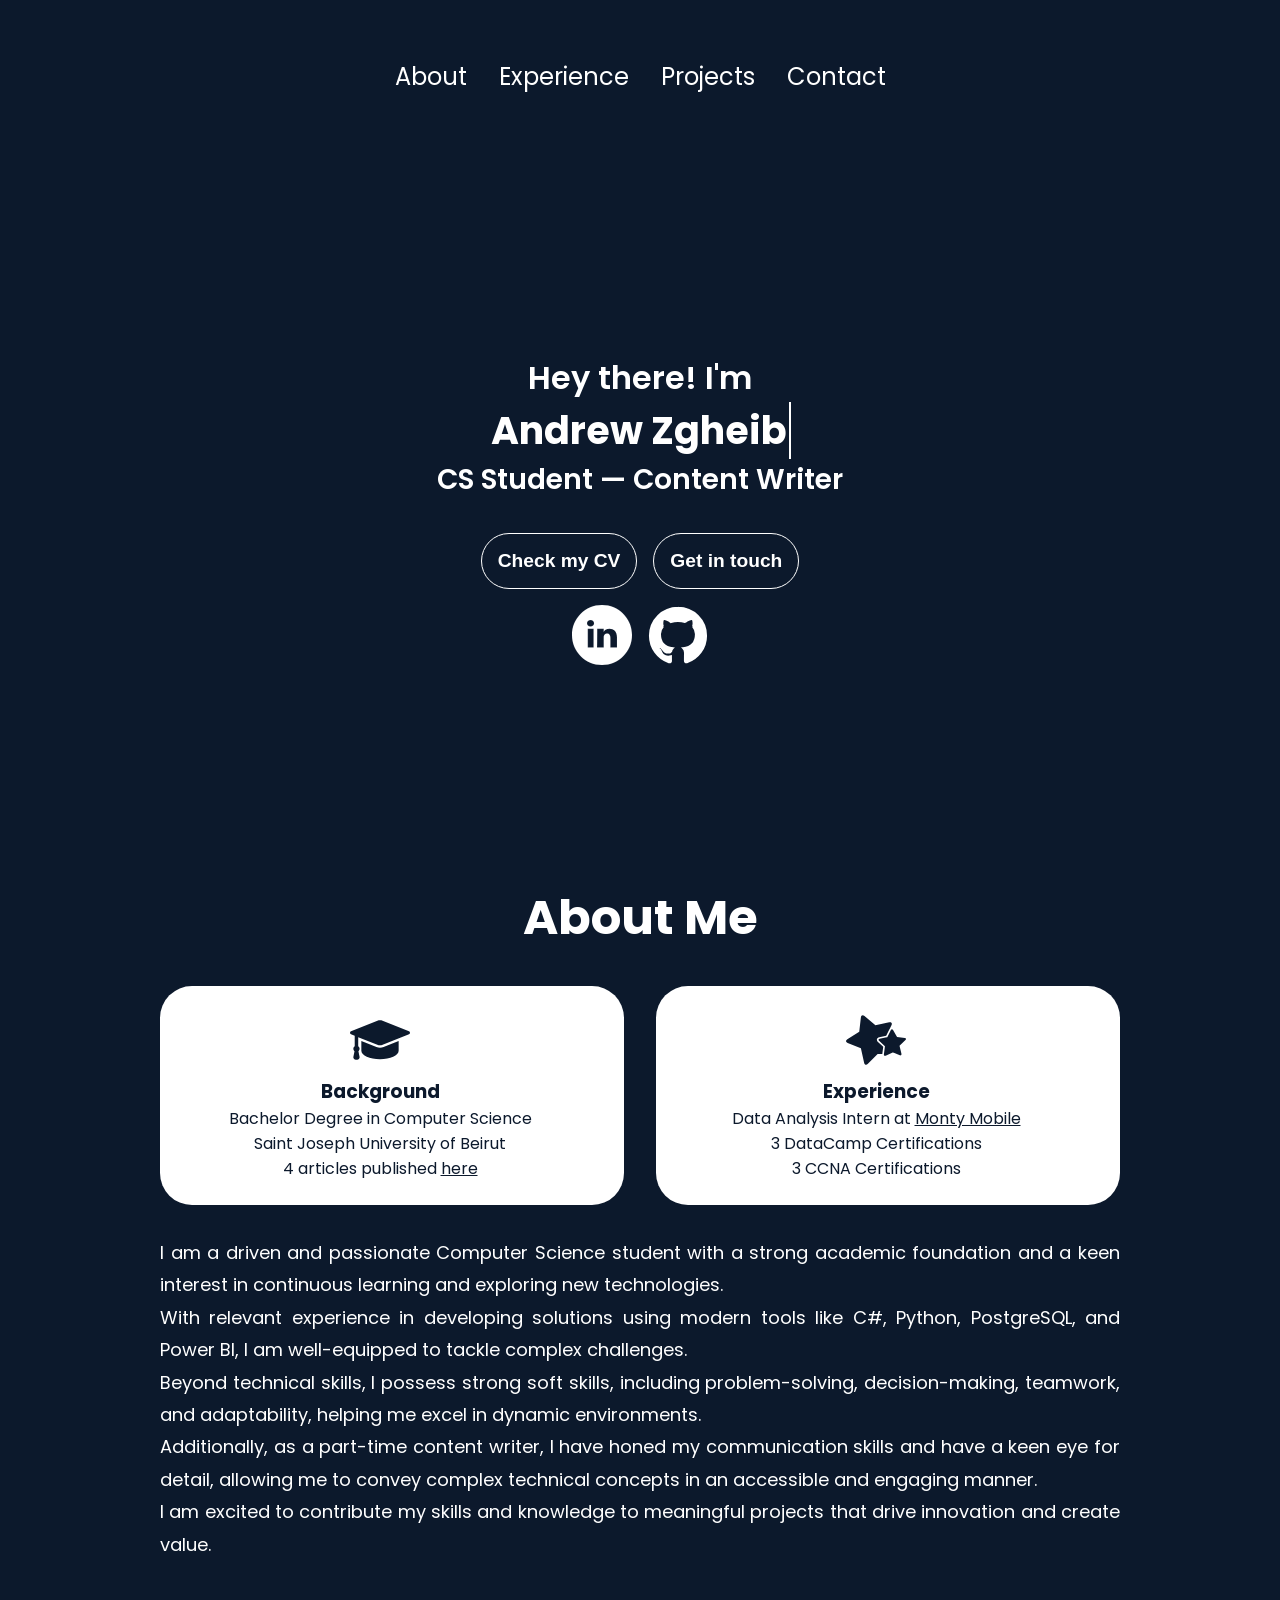
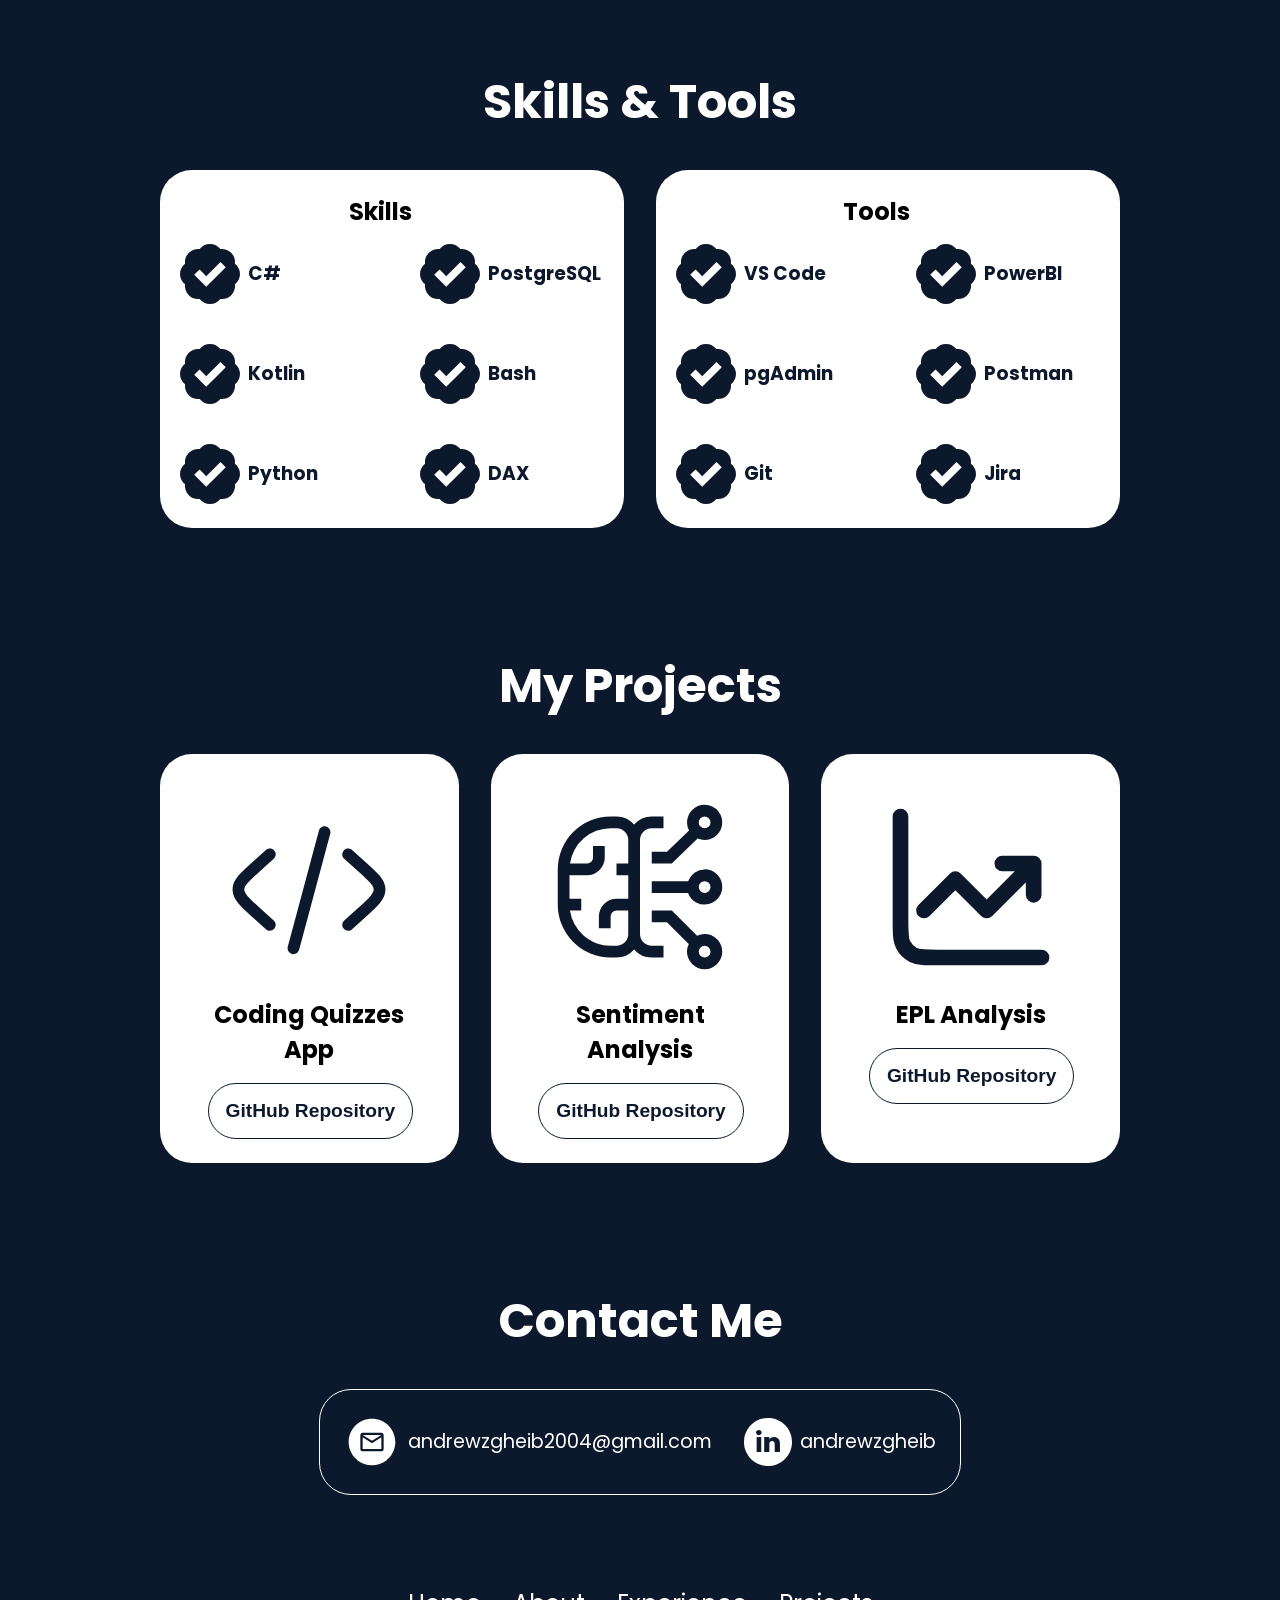
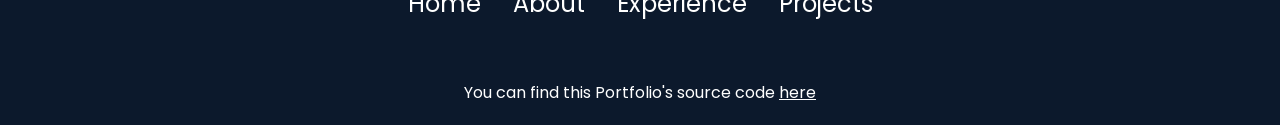
==== index.html @ d5d65661 "updated Skills section" ====
<!DOCTYPE html>
<html lang="en">

  <head>
    <meta charset="UTF-8" />
    <meta http-equiv="X-UA-Compatible" content="IE=edge" />
    <meta name="viewport" content="width=device-width, initial-scale=1.0" />
    <meta name="author" content="Andrew Zgheib" />
    <meta name="description" content="Computer Science student. ." />
    <meta name="keywords" content="HTML, CSS, JavaScript, Andrew, Zgheib, Andrew Zgheib" />
    <link rel="stylesheet" href="styles/styles.css" />
    <link rel="stylesheet" href="styles/mediaqueries.css" />
    <link rel="icon" href="assets/AZ.png">
    <title>
      Andrew Zgheib - Portfolio 👨🏻‍💻
    </title>
  </head>

  <!-- Google tag (gtag.js) -->
  <script async src="https://www.googletagmanager.com/gtag/js?id=G-5L80F3ENDE"></script>
  <script>
    window.dataLayer = window.dataLayer || [];
    function gtag(){dataLayer.push(arguments);}
    gtag('js', new Date());

    gtag('config', 'G-5L80F3ENDE');
  </script>

  <body>
    <nav id="desktop-nav">
      <div>
        <ul class="nav-links">
          <li>
            <a href="#about">
              About
            </a>
          </li>
          <li>
            <a href="#experience">
              Experience
            </a>
          </li>
          <li>
            <a href="#projects">
              Projects
            </a>
          </li>
          <li>
            <a href="#contact">
              Contact
            </a>
          </li>
        </ul>
      </div>
    </nav>
    <nav id="hamburger-nav">
      <div class="hamburger-menu">
        <div class="hamburger-icon" onclick="toggleMenu()">
          <span></span>
          <span></span>
          <span></span>
        </div>
        <div class="menu-links">
          <ul>
            <li>
              <a href="#about" onclick="toggleMenu()">
                About
              </a>
            </li>
            <li>
              <a href="#experience" onclick="toggleMenu()">
                Experience
              </a>
            </li>
            <li>
              <a href="#projects" onclick="toggleMenu()">
                Projects
              </a>
            </li>
            <li>
              <a href="#contact" onclick="toggleMenu()">
                Contact
              </a>
            </li>
          </ul>
        </div>
      </div>
    </nav>
    <section id="profile">
      <div class="profile-section">
        <div class="text">
          <p class="profile-section-p1">
            Hey there! I'm
          </p>
          <h1 class="typewriter-text">
            Andrew Zgheib
          </h1>
          <p class="profile-section-p2">
            CS Student — Content Writer
          </p>
        </div>
        <div class="btn-container">
          <a href="assets/CV - Andrew Zgheib.pdf">
            <button class="btn btn-color">
              Check my CV
            </button>
          </a>
          <a href="./#contact">
            <button class="btn btn-color">
              Get in touch
            </button>
          </a>
        </div>
        <div id="socials-container">
          <a href="https://linkedin.com/in/andrewzgheib">
            <img src="assets/icons/linkedin.svg" alt="My LinkedIn" class="icon"/></a>
          <a href="https://github.com/andrewzgheib">
            <img src="assets/icons/github.svg" alt="My Github" class="icon"/></a>
        </div>
      </div>
    </section>
    <section id="about">
      <h1 class="title">About Me</h1>
      <div class="section-container">
        <div class="about-details-container">
          <div class="about-containers">
            <div class="details-container">
              <img src="assets/icons/graduation.svg" alt="graduation" class="icon" />
              <h3>
                Background <br/>
              </h3>
              <p>
                Bachelor Degree in Computer Science <br/>
                Saint Joseph University of Beirut <br/>
                4 articles published <a href="https://usj.edu.lb/blog/inst/articles-auteur.php?id=59">here</a>
              </p>
            </div>
            <div class="details-container">
              <img src="assets/icons/stars.svg" alt="stars" class="icon" />
              <h3>
                Experience
              </h3>
              <p>
                Data Analysis Intern at <a href="https://montymobile.com/">Monty Mobile</a><br/>
                3 DataCamp Certifications <br/>
                3 CCNA Certifications
              </p>
            </div>
          </div>
          <div class="text-container">
            <p style="font-size: large;">
              I am a driven and passionate Computer Science student with a strong academic foundation and a keen interest in continuous learning and exploring new technologies. <br>
              With relevant experience in developing solutions using modern tools like C#, Python, PostgreSQL, and Power BI, I am well-equipped to tackle complex challenges. <br>
              Beyond technical skills, I possess strong soft skills, including problem-solving, decision-making, teamwork, and adaptability, helping me excel in dynamic environments. <br>
              Additionally, as a part-time content writer, I have honed my communication skills and have a keen eye for detail, allowing me to convey complex technical concepts in an accessible and engaging manner. <br>
              I am excited to contribute my skills and knowledge to meaningful projects that drive innovation and create value.
            </p>
          </div>
        </div>
      </div>
    </section>
    <section id="experience">
      <h1 class="title">Skills & Tools</h1>
      <div class="experience-details-container">
        <div class="about-containers">
          <div class="details-container">
            <h2 class="experience-subtitle">Skills</h2>
            <div class="article-container">
              <article>
                <img src="assets/icons/checkmark.svg" alt="checkmark" class="icon" />
                <div>
                  <h3>C#</h3>
                </div>
              </article>
              <article>
                <img src="assets/icons/checkmark.svg" alt="checkmark" class="icon" />
                <div>
                  <h3>PostgreSQL</h3>
                </div>
              </article>
              <article>
                <img src="assets/icons/checkmark.svg" alt="checkmark" class="icon" />
                <div>
                  <h3>Kotlin</h3>
                </div>
              </article>
              <article>
                <img src="assets/icons/checkmark.svg" alt="checkmark" class="icon" />
                <div>
                  <h3>Bash</h3>
                </div>
              </article>
              <article>
                <img src="assets/icons/checkmark.svg" alt="checkmark" class="icon" />
                <div>
                  <h3>Python</h3>
                </div>
              </article>
              <article>
                <img src="assets/icons/checkmark.svg" alt="checkmark" class="icon" />
                <div>
                  <h3>DAX</h3>
                </div>
              </article>
            </div>
          </div>
          <div class="details-container">
            <h2 class="experience-subtitle">Tools</h2>
            <div class="article-container">
              <article>
                <img src="assets/icons/checkmark.svg" alt="checkmark" class="icon" />
                <div>
                  <h3>VS Code</h3>
                </div>
              </article>
              <article>
                <img src="assets/icons/checkmark.svg" alt="checkmark" class="icon" />
                <div>
                  <h3>PowerBI</h3>
                </div>
              </article>
              <article>
                <img src="assets/icons/checkmark.svg" alt="checkmark" class="icon" />
                <div>
                  <h3>pgAdmin</h3>
                </div>
              </article>
              <article>
                <img src="assets/icons/checkmark.svg" alt="checkmark" class="icon" />
                <div>
                  <h3>Postman</h3>
                </div>
              </article>
              <article>
                <img src="assets/icons/checkmark.svg" alt="checkmark" class="icon" />
                <div>
                  <h3>Git</h3>
                </div>
              </article>
              <article>
                <img src="assets/icons/checkmark.svg" alt="checkmark" class="icon" />
                <div>
                  <h3>Jira</h3>
                </div>
              </article>
            </div>
          </div>
        </div>
      </div>
    </section>
    <section id="projects">
     <h1 class="title">My Projects</h1>
      <div class="experience-details-container">
        <div class="about-containers">
          <div class="details-container color-container">
            <div class="article-container">
              <img src="assets/icons/coding.svg" alt="coding" class="project-img" id="project-1"/>
            </div>
            <h2 class="experience-subtitle project-title">Coding Quizzes App</h2>
            <div class="btn-container">
              <a href="https://github.com/andrewzgheib/coding-quizzes">
                <button class="btn btn-color project-btn">GitHub Repository</button>
              </a>
            </div>
          </div>
          <div class="details-container color-container">
            <div class="article-container">
              <img src="assets/icons/machine-learning.svg" alt="machine learning" class="project-img" id="project-2"/>
            </div>
            <h2 class="experience-subtitle project-title">Sentiment Analysis</h2>
            <div class="btn-container">
              <a href="https://github.com/andrewzgheib/twitter-sentiment-analysis">
                <button class="btn btn-color project-btn">GitHub Repository</button>
              </a>
            </div>
          </div>
          <div class="details-container color-container">
            <div class="article-container">
              <img src="assets/icons/chart.svg" alt="chart" class="project-img" id="project-3"/>
            </div>
            <h2 class="experience-subtitle project-title">EPL Analysis</h2>
            <div class="btn-container">
              <a href="https://github.com/andrewzgheib/premier-league-analysis">
                <button class="btn btn-color project-btn">GitHub Repository</button>
              </a>
            </div>
          </div>
        </div>
      </div>
    </section>
    <section id="contact">
      <h1 class="title">Contact Me</h1>
      <div class="contact-info-upper-container">
        <div class="contact-info-container" id="cic1">
          <img src="assets/icons/email.svg" alt="email" class="icon contact-icon email-icon" />
          <p><a href="mailto:andrewzgheib2004@gmail.com">andrewzgheib2004@gmail.com</a></p>
        </div>
        <div class="contact-info-container" id="cic2">
          <img src="assets/icons/linkedin.svg" alt="LinkedIn" class="icon contact-icon" />
          <p><a href="https://www.linkedin.com/in/andrewzgheib">andrewzgheib</a></p>
        </div>
      </div>
    </section>
    <footer>
      <nav>
        <div class="nav-links-container">
          <ul class="nav-links">
            <li><a href="#profile">Home</a></li>
            <li><a href="#about">About</a></li>
            <li><a href="#experience">Experience</a></li>
            <li><a href="#projects">Projects</a></li>
          </ul>
        </div>
      </nav>
      <p>You can find this Portfolio's source code <a href="https://github.com/andrewzgheib/portfolio-website">here</a>
      </p>
    </footer>
    <script src="script.js"></script>
  </body>
</html>
---- styles/styles.css ----
/* GENERAL */

@import url("https://fonts.googleapis.com/css2?family=Poppins:wght@300;400;500;600&display=swap");

html {
  scroll-behavior: smooth;
  background-color: #0c192c;
}

* {
  margin: 0;
  padding: 0;
}

body {
  font-family: "Poppins", Calibri;
  animation: fadeIn 1.3s ease-in-out;
}

p {
  color: white;
}

img {
  cursor: none;
}

/* Header */

.nav-container {
  justify-content: space-between;
  align-items: center;
  padding: 1rem 10rem;
}


/* TRANSITION */

a,
.btn {
  transition: all 300ms ease;
}

/* DESKTOP NAV */

nav,
.nav-links {
  display: flex;
}

nav {
  justify-content: space-around;
  align-items: center;
  height: 17vh;
}

.nav-links {
  gap: 2rem;
  list-style: none;
  font-size: 1.5rem;
}

a {
  color: white;
  text-decoration: none;
  text-decoration-color: white;
}

a:hover {
  text-decoration: underline;
  text-underline-offset: 8px;
}

.logo {
  font-size: 2rem;
}

.logo:hover {
  cursor: default;
}

/* HAMBURGER MENU */

#hamburger-nav {
  display: none;
  z-index: 1;
  position: relative;
}

.hamburger-menu {
  position: relative;
  display: inline-block;
}

.hamburger-icon {
  display: flex;
  position: fixed;
  flex-direction: column;
  justify-content: space-between;
  height: 24px;
  width: 30px;
  cursor: pointer;
  overflow: hidden;
  top: 20px;
  right: 20px;
}

.hamburger-icon span {
  display: block;
  height: 2.7px;
  background-color: white;
  border-radius: 2px;
  transition: all 0.15s ease-in-out;
}

.menu-links {
  position: fixed;
  top: 60px;
  right: 1rem;
  background-color: white;
  width: -moz-fit-content;
  width: fit-content;
  max-height: 0;
  overflow: hidden;
  transition: all 0.3s ease-in-out;
  border-radius: 20px;
}

.menu-links a {
  display: block;
  padding: 10px;
  text-align: center;
  font-size: 1.5rem;
  color: #0c192c;
  text-decoration: none;
  transition: all 0.3s ease-in-out;
}

.menu-links li {
  list-style: none;
}

.menu-links.open {
  max-height: 300px;
}

.hamburger-icon.open span:first-child {
  transform: rotate(45deg) translate(10px, 5px);
}

.hamburger-icon.open span:nth-child(2) {
  opacity: 0;
}

.hamburger-icon.open span:last-child {
  transform: rotate(-45deg) translate(10px, -5px);
}

.hamburger-icon span:first-child {
  transform: none;
}

.hamburger-icon span:first-child {
  opacity: 1;
}

.hamburger-icon span:first-child {
  transform: none;
}

/* SECTIONS */

section {
  margin: 0 10rem;
  box-sizing: border-box;
  min-height: -moz-fit-content;
  min-height: fit-content;
}

.section-container {
  display: flex;
}

/* PROFILE SECTION */

#profile {
  display: flex;
  justify-content: center;
  gap: 5rem;
  height: 80vh;
}

.section__pic-container img {
  border-radius: 50%;
}

.profile-section {
  align-self: center;
  text-align: center;
}

.profile-section p {
  font-weight: 600;
}

.profile-section-p1 {
  text-align: center;
  font-size: 2rem;
}

.profile-section-p2 {
  font-size: 1.75rem;
}

.title {
  font-size: 3rem;
  text-align: center;
  color: white;
}

.typewriter-text {
  color: white;
  overflow: hidden;
  position: relative;
  border-right: 2px solid white;
  font-size: 38px;
  white-space: nowrap;

  animation: typewriter 2s steps(25) 1s 1 normal both,
             blinkingCursor 400ms steps(44) infinite normal;
}

#socials-container {
  display: flex;
  justify-content: center;
  margin-top: 1rem;
  gap: 1rem;
}

.text{
  margin-bottom: 2rem;
  width: 100%;
  height: 100%;
  color: white;
  display: flex;
  flex-direction: column;
  justify-content: center;
  align-items: center;
}


/* ICONS */

.icon {
  cursor: pointer;
  height: 60px;
  filter: invert(1);
}


/* BUTTONS */

.btn-container {
  display: flex;
  justify-content: center;
  gap: 1rem;
}

.btn {
  font-weight: 600;
  font-size: larger;
  padding: 1rem;
  border-radius: 2rem;
}

.btn-color {
  background: none;
  border: white 0.1rem solid;
  color: white;
}

.btn-color:hover {
  background: white;
  border: white 0.1rem solid;
  color: #0c192c;
  cursor: pointer;
}

/* ABOUT SECTION */

#about {
  position: relative;
  margin-top: 1vh;
  margin-bottom: 10vh;
}

.about-containers {
  gap: 2rem;
  margin-bottom: 2rem;
  margin-top: 2rem;
}

.about-details-container {
  justify-content: center;
  flex-direction: column;
}

.about-containers,
.about-details-container {
  display: flex;
}

.details-container {
  padding: 1.5rem 1.5rem 1.5rem 0rem;
  flex: 1;
  background: white;
  border-radius: 2rem;
  text-align: center;
}

.details-container img {
  filter: invert(0);
}

.details-container h3, .details-container p {
  color: #0c192c;
}

.details-container p a{
  color: #0c192c;
  text-decoration: underline;
  font-size: medium;
}

.details-container p a:hover{
  text-underline-offset: 1px;
}

.text-container {
  text-align: justify;
}

.text-container p {
  font-size: large;
  line-height: 1.8;
  margin-bottom: 15px;
}


/* EXPERIENCE SECTION */

#experience {
  position: relative;
  margin-bottom: 10vh;
}

.experience-sub-title {
  color: #0c192c;
  font-weight: 600;
  font-size: 1.75rem;
  margin-bottom: 2rem;
}

.experience-details-container {
  display: flex;
  justify-content: center;
  flex-direction: column;
}

.article-container {
  display: flex;
  text-align: initial;
  flex-wrap: wrap;
  flex-direction: row;
  gap: 2.5rem;
  justify-content: space-around;
  margin-top: 15px;
}

article {
  display: flex;
  width: 10rem;
  gap: 0.5rem;
  align-items: center;
}

article .icon {
  cursor: default;
}

/* PROJECTS SECTION */

#projects {
  position: relative;
  margin-bottom: 10vh;
}

.color-container {
  background: white;
  border-radius: 2rem;
  padding-left: 24px;
}

.project-img {
  width: 75%;
  height: 100%;
  cursor: default;
}

.project-title {
  margin: 1rem;
  color: black;
}

.project-btn {
  color: #0c192c;
  border: #0c192c 0.1rem solid;
  width: 101%;
}

.project-btn:hover {
  background: #0c192c;
  color: white;
  cursor: pointer;
}

/* CONTACT */

#contact {
  display: flex;
  justify-content: center;
  flex-direction: column;
}

.contact-info-upper-container {
  display: flex;
  justify-content: center;
  border-radius: 2rem;
  border: white 0.1rem solid;
  margin: 2rem auto;
  padding: 0.5rem;
}

.contact-info-container {
  display: flex;
  align-items: center;
  justify-content: center;
  gap: 0.5rem;
  margin: 1rem;
}

.contact-info-container p {
  font-size: larger;
}

.contact-icon {
  cursor: default;
  height: 3rem;
}

.email-icon {
  height: 3.5rem;
}


/* FOOTER */

footer {
  height: 22vh;
  margin: 0 2rem;
}

footer p {
  text-align: center;
  color: white;
}

footer p a{
  color: white;
  text-decoration: underline;
  font-size: medium;
}

footer p a:hover{
  text-underline-offset: 1px;
}

object {
  margin-top: 1rem;
  border-radius: 20px;
}


/* ANIMATIONS */

  @keyframes fadeIn {
  from {
    opacity: 0;
  }
  to {
    opacity: 1;
  }
}

@keyframes typewriter {
  from {
    width: 0;
  }

  to {
    width: 74%;
  }
}

@keyframes blinkingCursor {

  from {
    border-right-color: white;
  }

  to {
    border-right-color: transparent;
  }
}
---- styles/mediaqueries.css ----
@media screen and (max-width: 1400px) {
    .about-containers {
      flex-wrap: wrap;
    }
  }

  @media screen and (max-width: 1200px) {
    #desktop-nav {
      display: none;
    }
    #hamburger-nav {
      display: flex;
    }
    #experience,
    .experience-details-container {
      margin-top: 2rem;
    }
    #profile,
    .section-container {
      display: block;
    }
    section,
    .section-container {
      height: fit-content;
    }
    section {
      margin: 0 5%;
    }
    .section__pic-container {
      width: 275px;
      height: 275px;
      margin: 0 auto 2rem;
    }
    .about-containers {
      margin-top: 0;
    }
  }

  @media screen and (max-width: 600px) {
    footer{
      height: 5vh;
    }
    footer nav{
      display: none;
    }
    #contact {
      height: 40vh;
    }
    #profile {
      display: flex;
      justify-content: center;
      align-items: center;
      height: 50vh;
      margin-bottom: 30vh;
    }
    article {
      font-size: 1rem;
    }
    footer nav {
      height: fit-content;
      margin-bottom: 2rem;
    }
    .about-containers,
    .contact-info-upper-container,
    .btn-container {
      flex-wrap: wrap;
    }
    .details-container {
      padding-left: 1.5rem;
    }
    .contact-info-container {
      margin: 0;
    }
    .contact-info-container p,
    .nav-links li a {
      font-size: 1rem;
    }
    .experience-subtitle {
      font-size: 2rem;
    }
    #experience h2 {
      margin-bottom: 1rem;
    }
    .logo {
      font-size: 1.5rem;
    }
    .nav-links {
      flex-direction: column;
      gap: 0.5rem;
      text-align: center;
    }
    .section__pic-container {
      width: auto;
      height: 46vw;
      justify-content: center;
    }
    .profile-section-p1 {
      font-size: 34;
    }
    .profile-section-p2 {
      font-size: 25px;
    }
    .typewriter-text {
      font-size: 36px;
    }
    .title {
      font-size: 2rem;
      margin-bottom: 30px;
    }
    .text-container {
      text-align: justify;
    }
    .contact-info-upper-container {
      margin-top: 0px;
    }
    .contact-icon{
      height: 2rem;
    }
    .email-icon{
      height: 2.5rem;
    }
    #cic1{
      order: 2;
    }
    #cic2{
      order: 1;
    }
  }
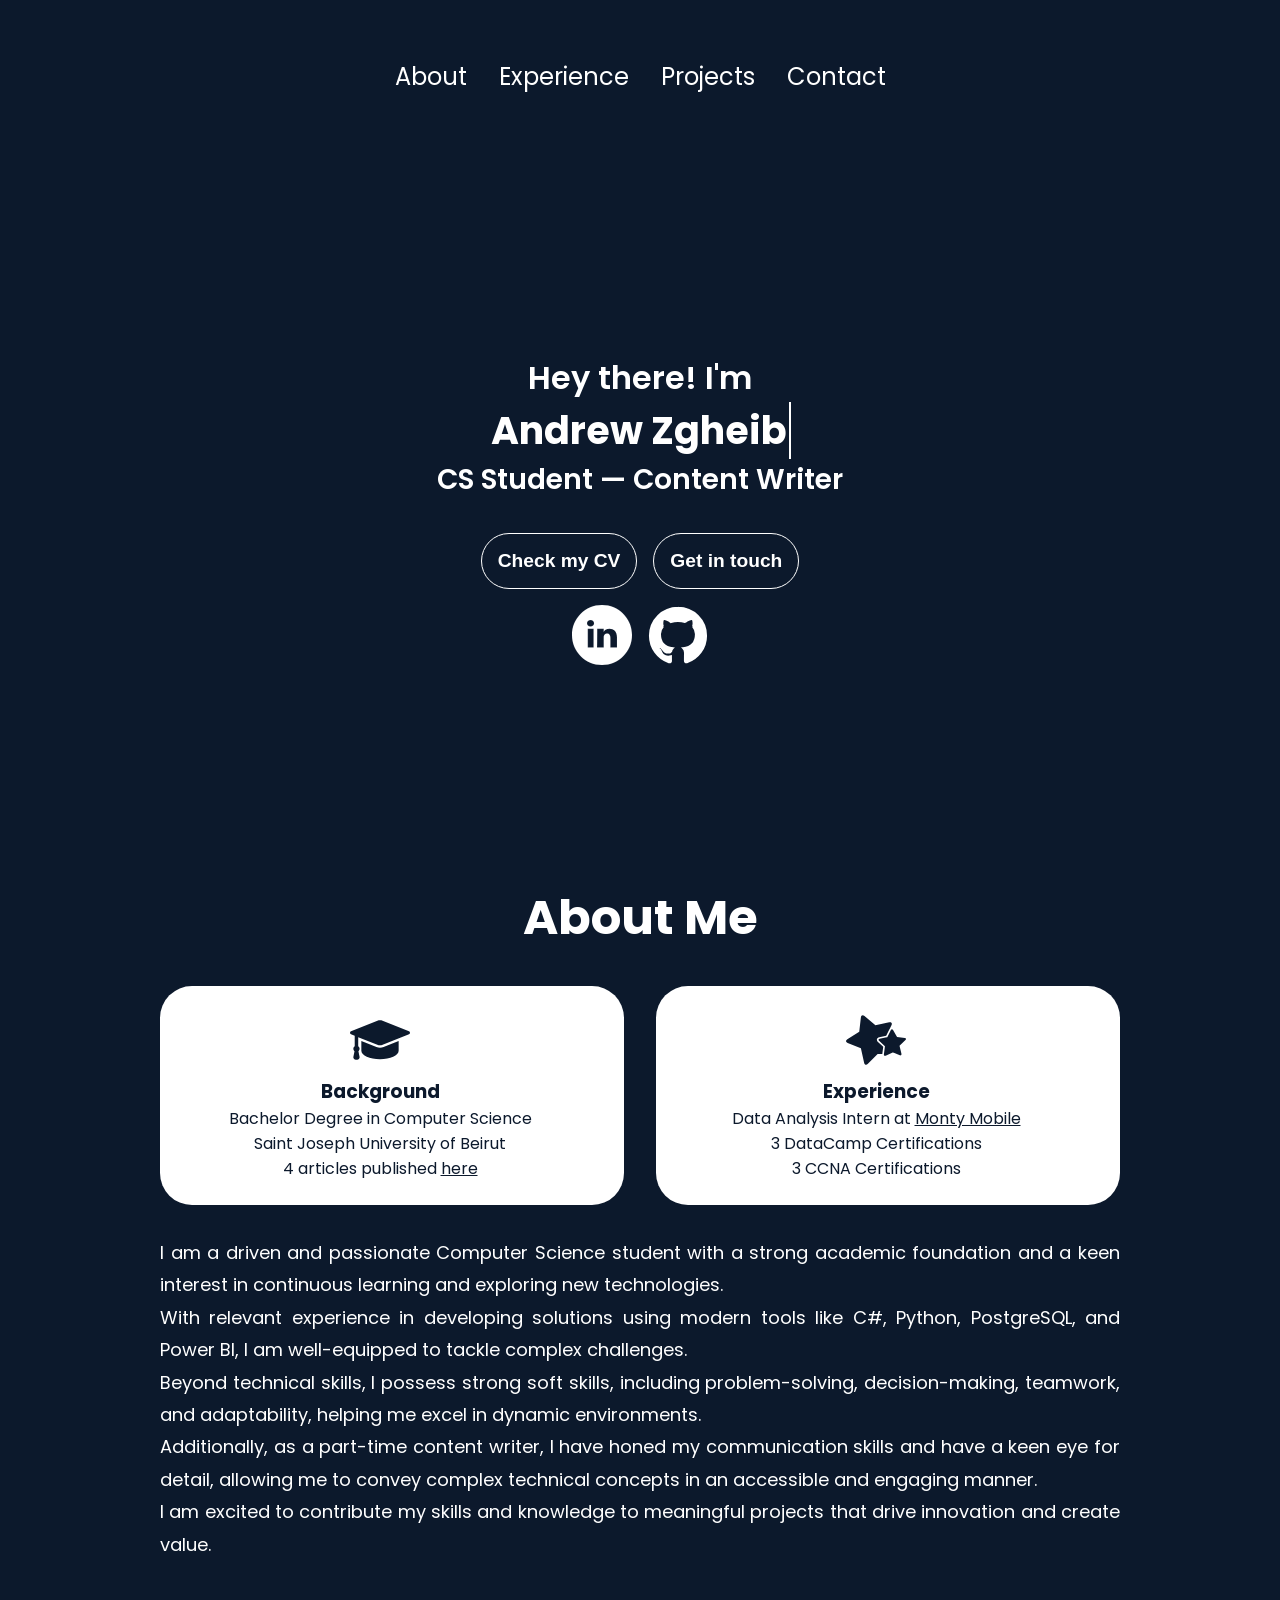
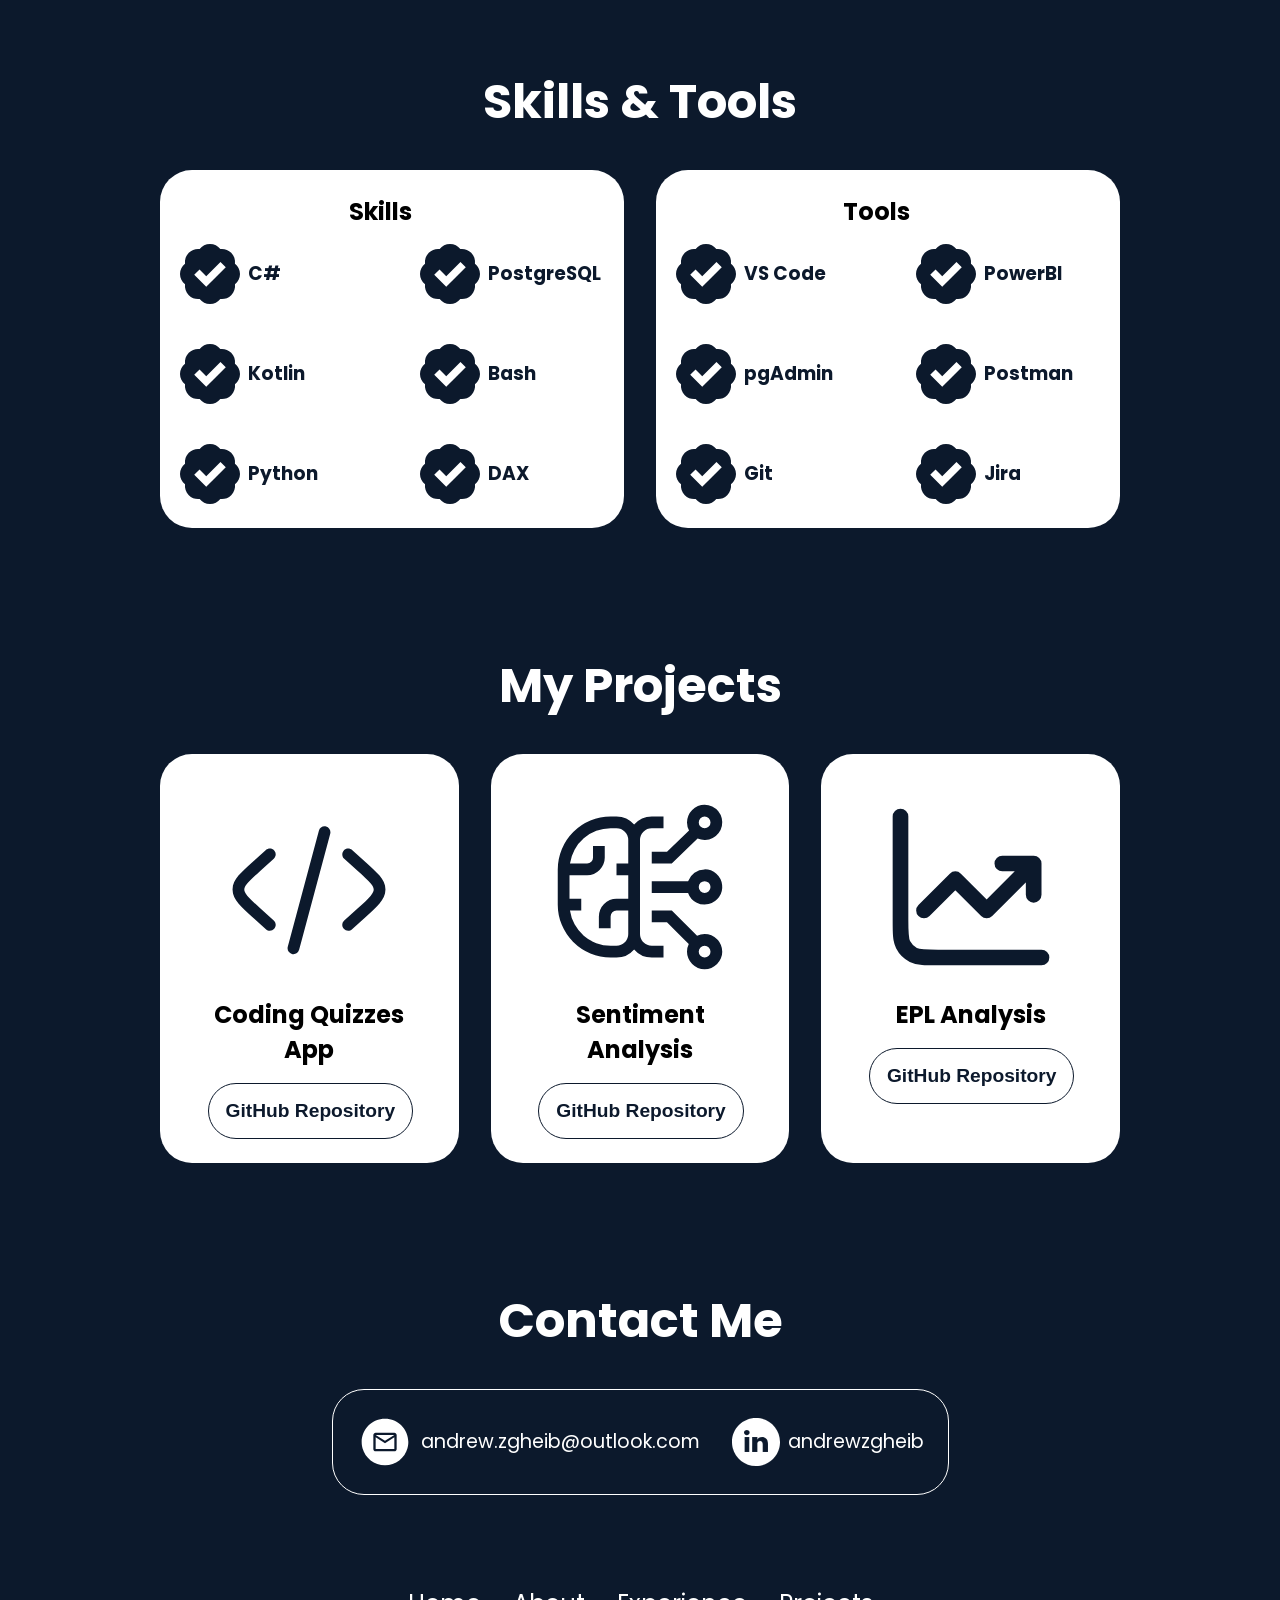
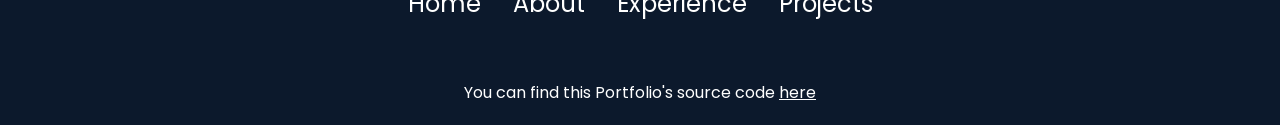
==== commit 1a27b89d: "changed Contact Me links" ====
--- a/index.html
+++ b/index.html
@@ -293,11 +293,11 @@
       <div class="contact-info-upper-container">
         <div class="contact-info-container" id="cic1">
           <img src="assets/icons/email.svg" alt="email" class="icon contact-icon email-icon" />
-          <p><a href="mailto:andrewzgheib2004@gmail.com">andrewzgheib2004@gmail.com</a></p>
+          <p><a href="mailto:andrew.zgheib@outlook.com">andrew.zgheib@outlook.com</a></p>
         </div>
         <div class="contact-info-container" id="cic2">
           <img src="assets/icons/linkedin.svg" alt="LinkedIn" class="icon contact-icon" />
-          <p><a href="https://www.linkedin.com/in/andrewzgheib">andrewzgheib</a></p>
+          <p><a href="https://www.linkedin.com/messaging/compose/?recipient=andrewzgheib">andrewzgheib</a></p>
         </div>
       </div>
     </section>
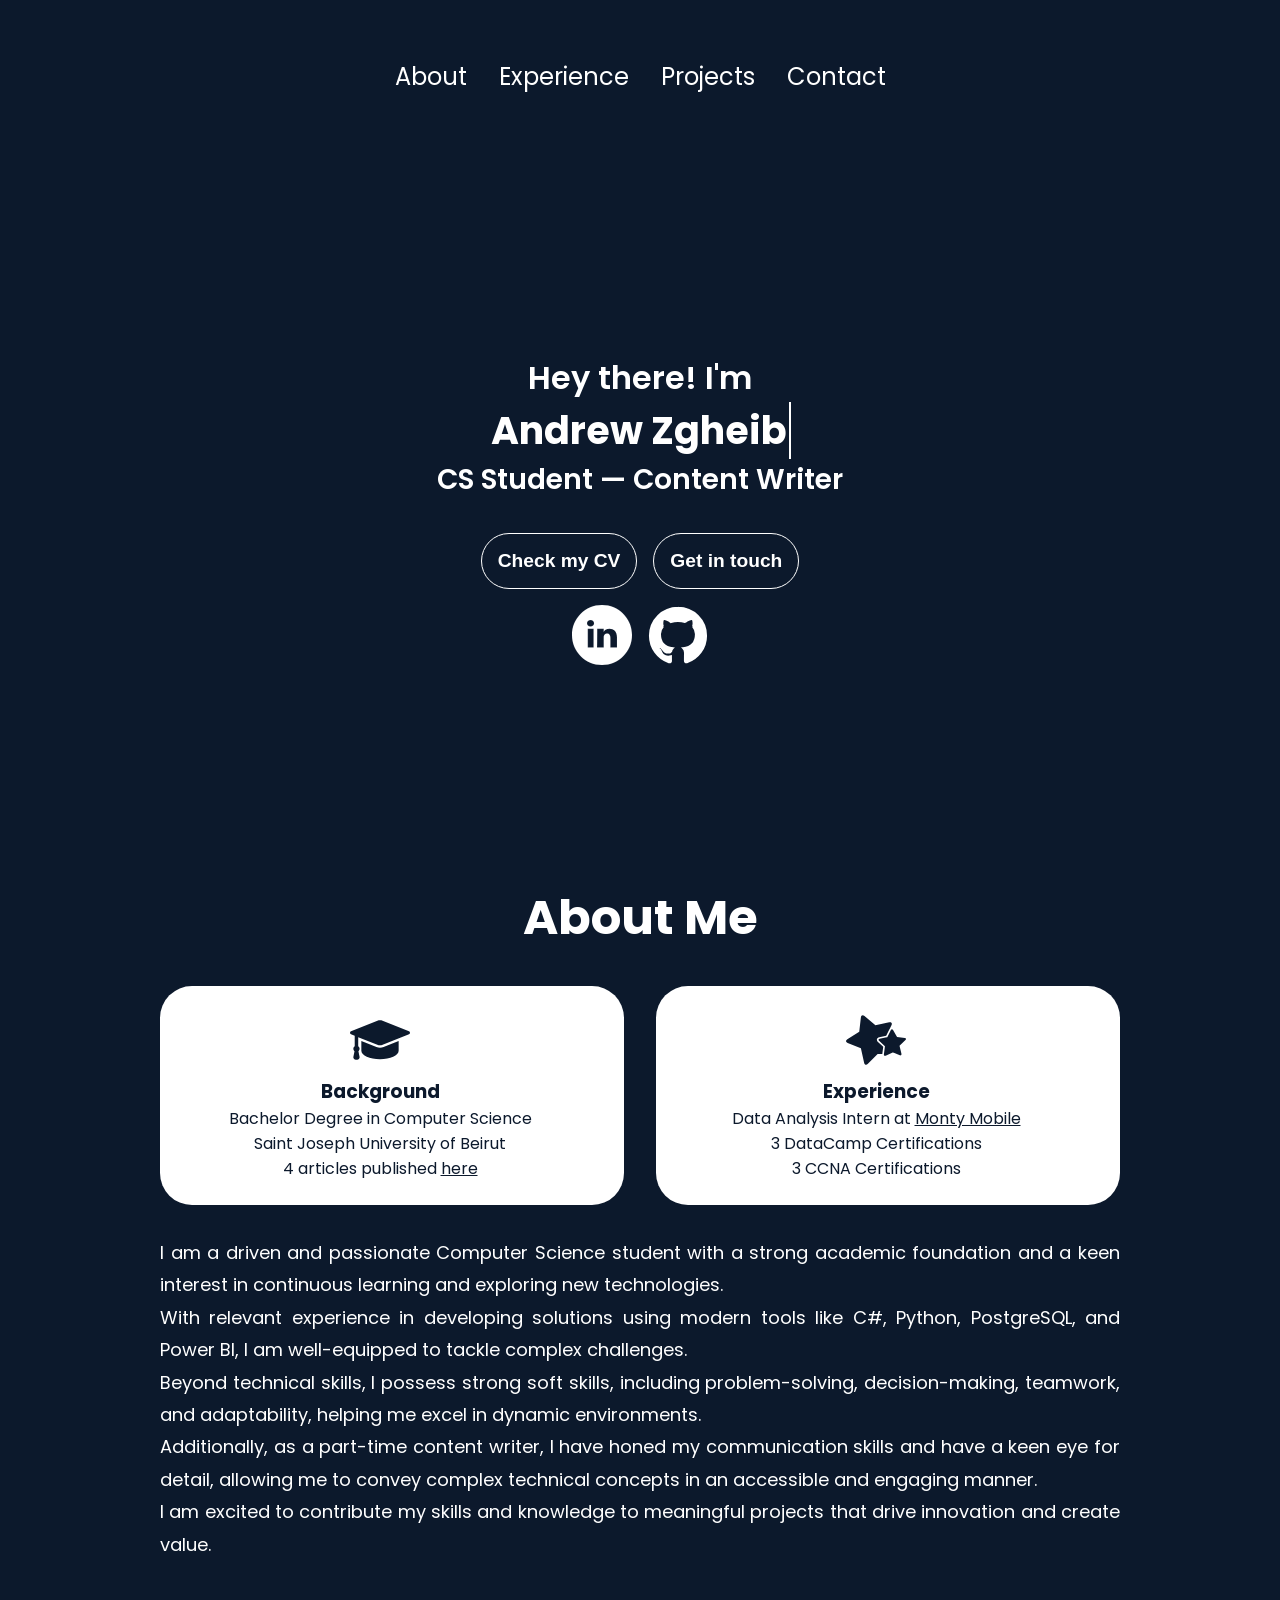
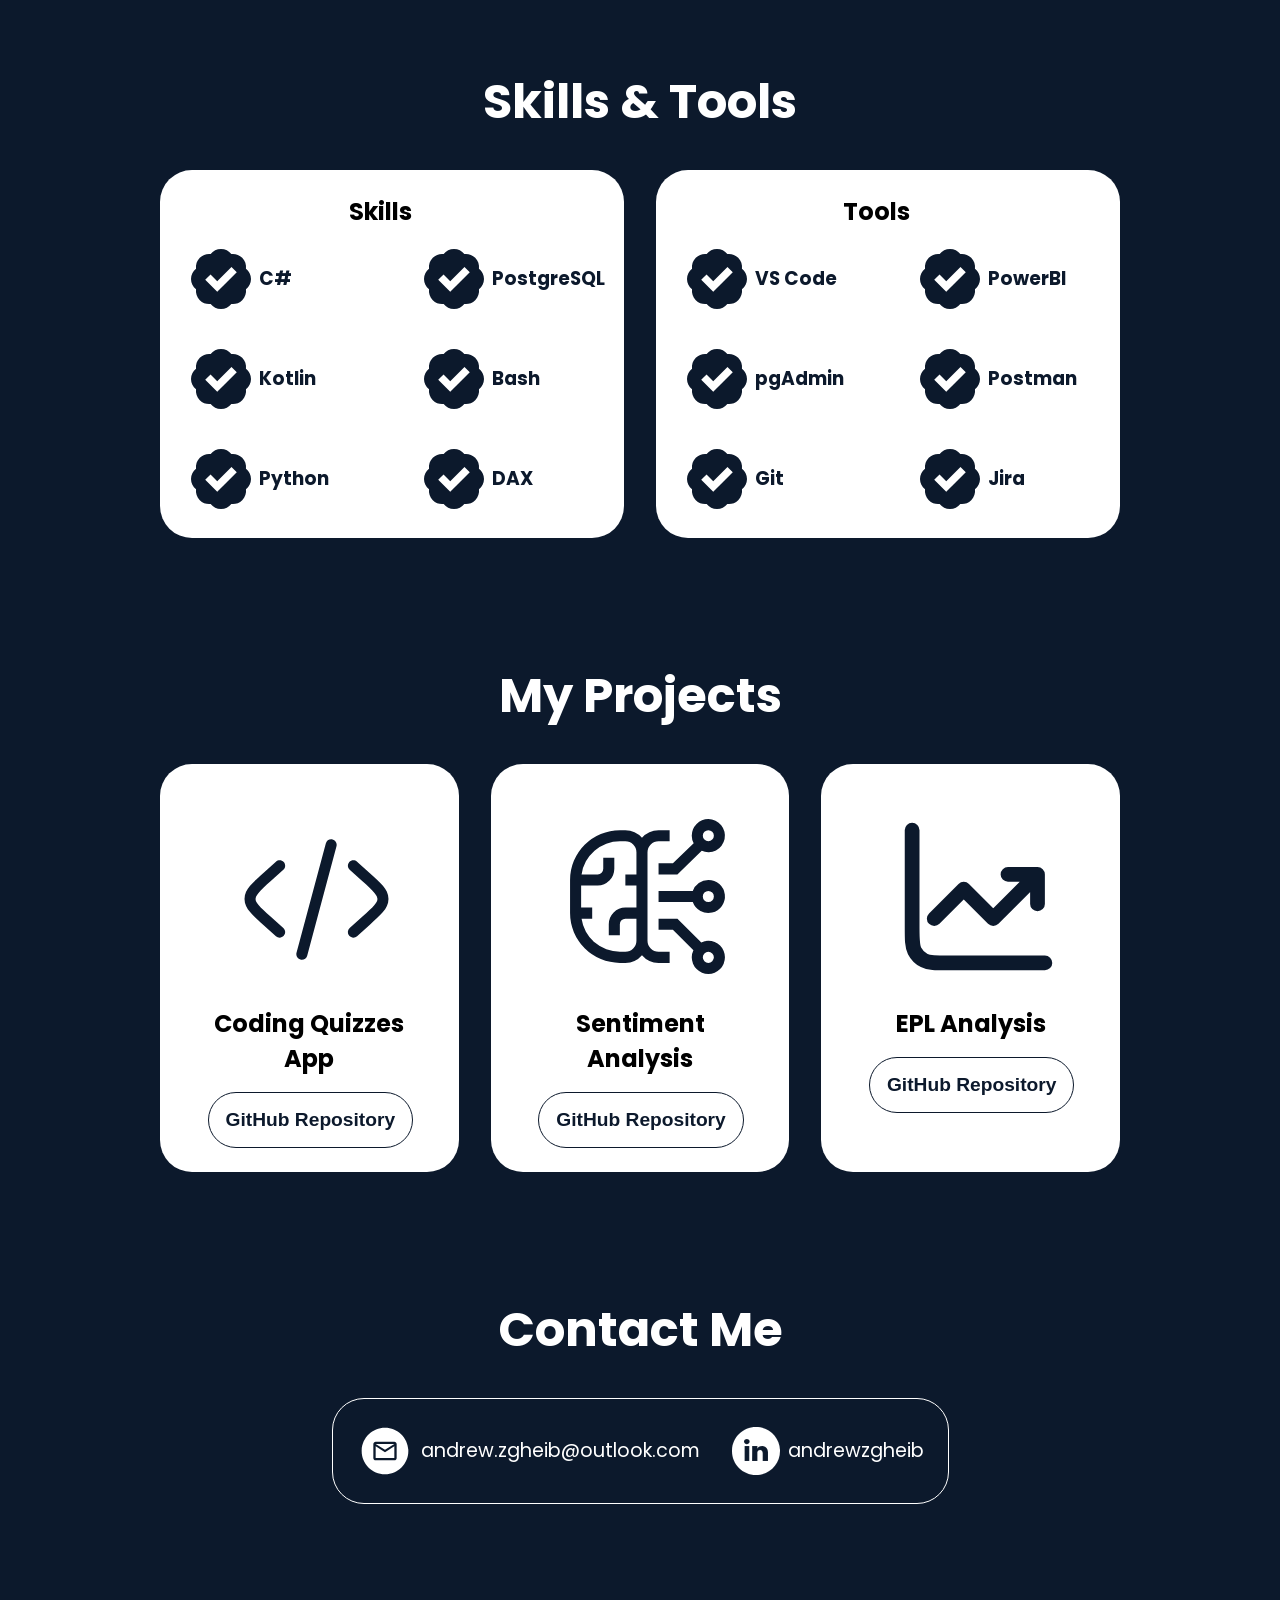
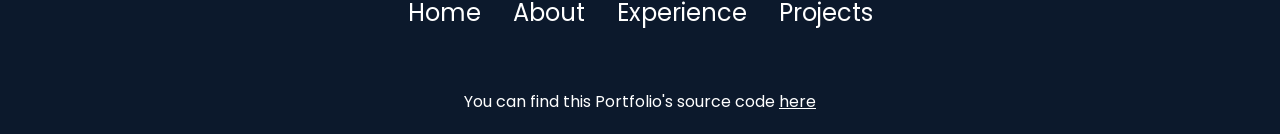
==== commit 4017ad9f: "updated index.html to match new domain" ====
--- a/index.html
+++ b/index.html
@@ -312,7 +312,7 @@
           </ul>
         </div>
       </nav>
-      <p>You can find this Portfolio's source code <a href="https://github.com/andrewzgheib/portfolio-website">here</a>
+      <p>You can find this Portfolio's source code <a href="https://github.com/andrewzgheib/andrewzgheib.github.io">here</a>
       </p>
     </footer>
     <script src="script.js"></script>
--- a/styles/styles.css
+++ b/styles/styles.css
@@ -32,7 +32,6 @@
   align-items: center;
   padding: 1rem 10rem;
 }
-
 
 /* TRANSITION */
 
@@ -225,7 +224,6 @@
   border-right: 2px solid white;
   font-size: 38px;
   white-space: nowrap;
-
   animation: typewriter 2s steps(25) 1s 1 normal both,
              blinkingCursor 400ms steps(44) infinite normal;
 }
@@ -346,7 +344,6 @@
   margin-bottom: 15px;
 }
 
-
 /* EXPERIENCE SECTION */
 
 #experience {
@@ -374,7 +371,8 @@
   flex-direction: row;
   gap: 2.5rem;
   justify-content: space-around;
-  margin-top: 15px;
+  margin: 20px 0 0 15px;
+  padding-bottom: 5px;
 }
 
 article {
--- a/styles/mediaqueries.css
+++ b/styles/mediaqueries.css
@@ -4,7 +4,7 @@
     }
   }
 
-  @media screen and (max-width: 1200px) {
+@media screen and (max-width: 1200px) {
     #desktop-nav {
       display: none;
     }
@@ -95,7 +95,7 @@
       justify-content: center;
     }
     .profile-section-p1 {
-      font-size: 34;
+      font-size: 34px;
     }
     .profile-section-p2 {
       font-size: 25px;
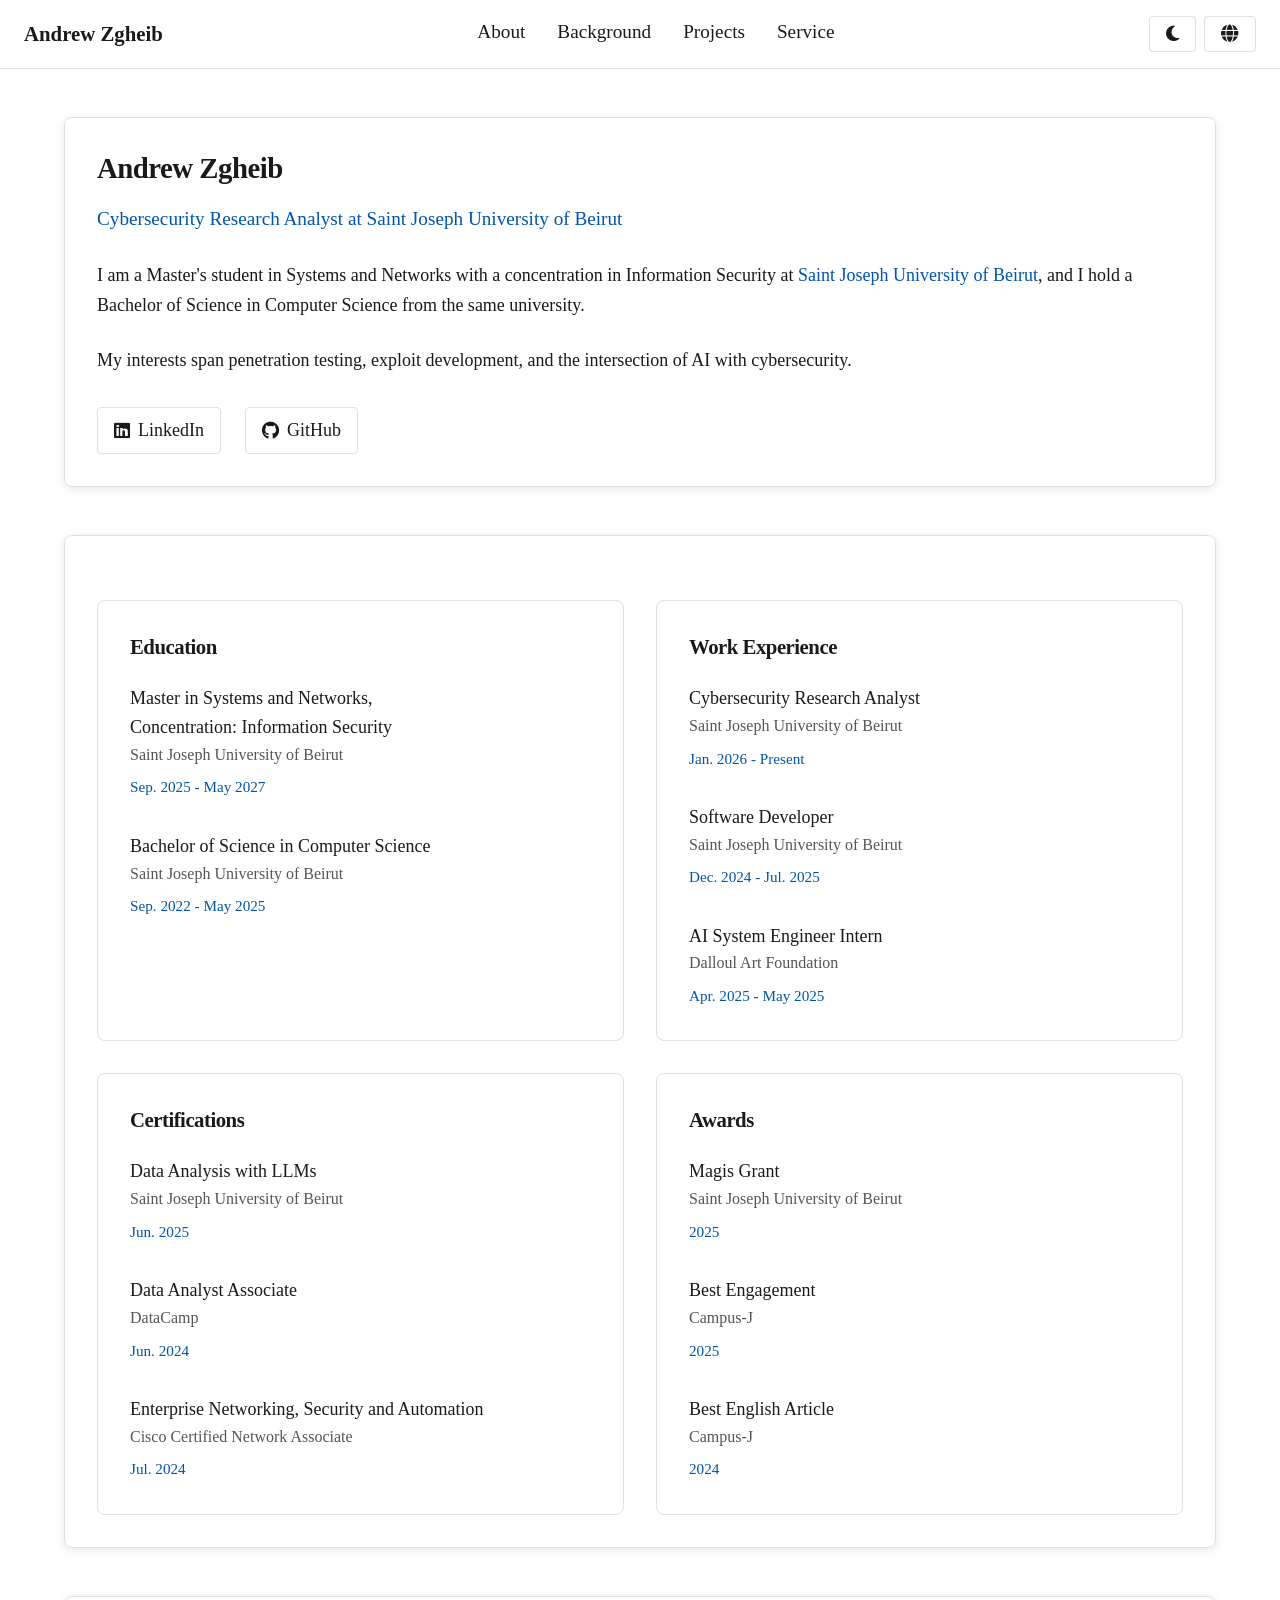
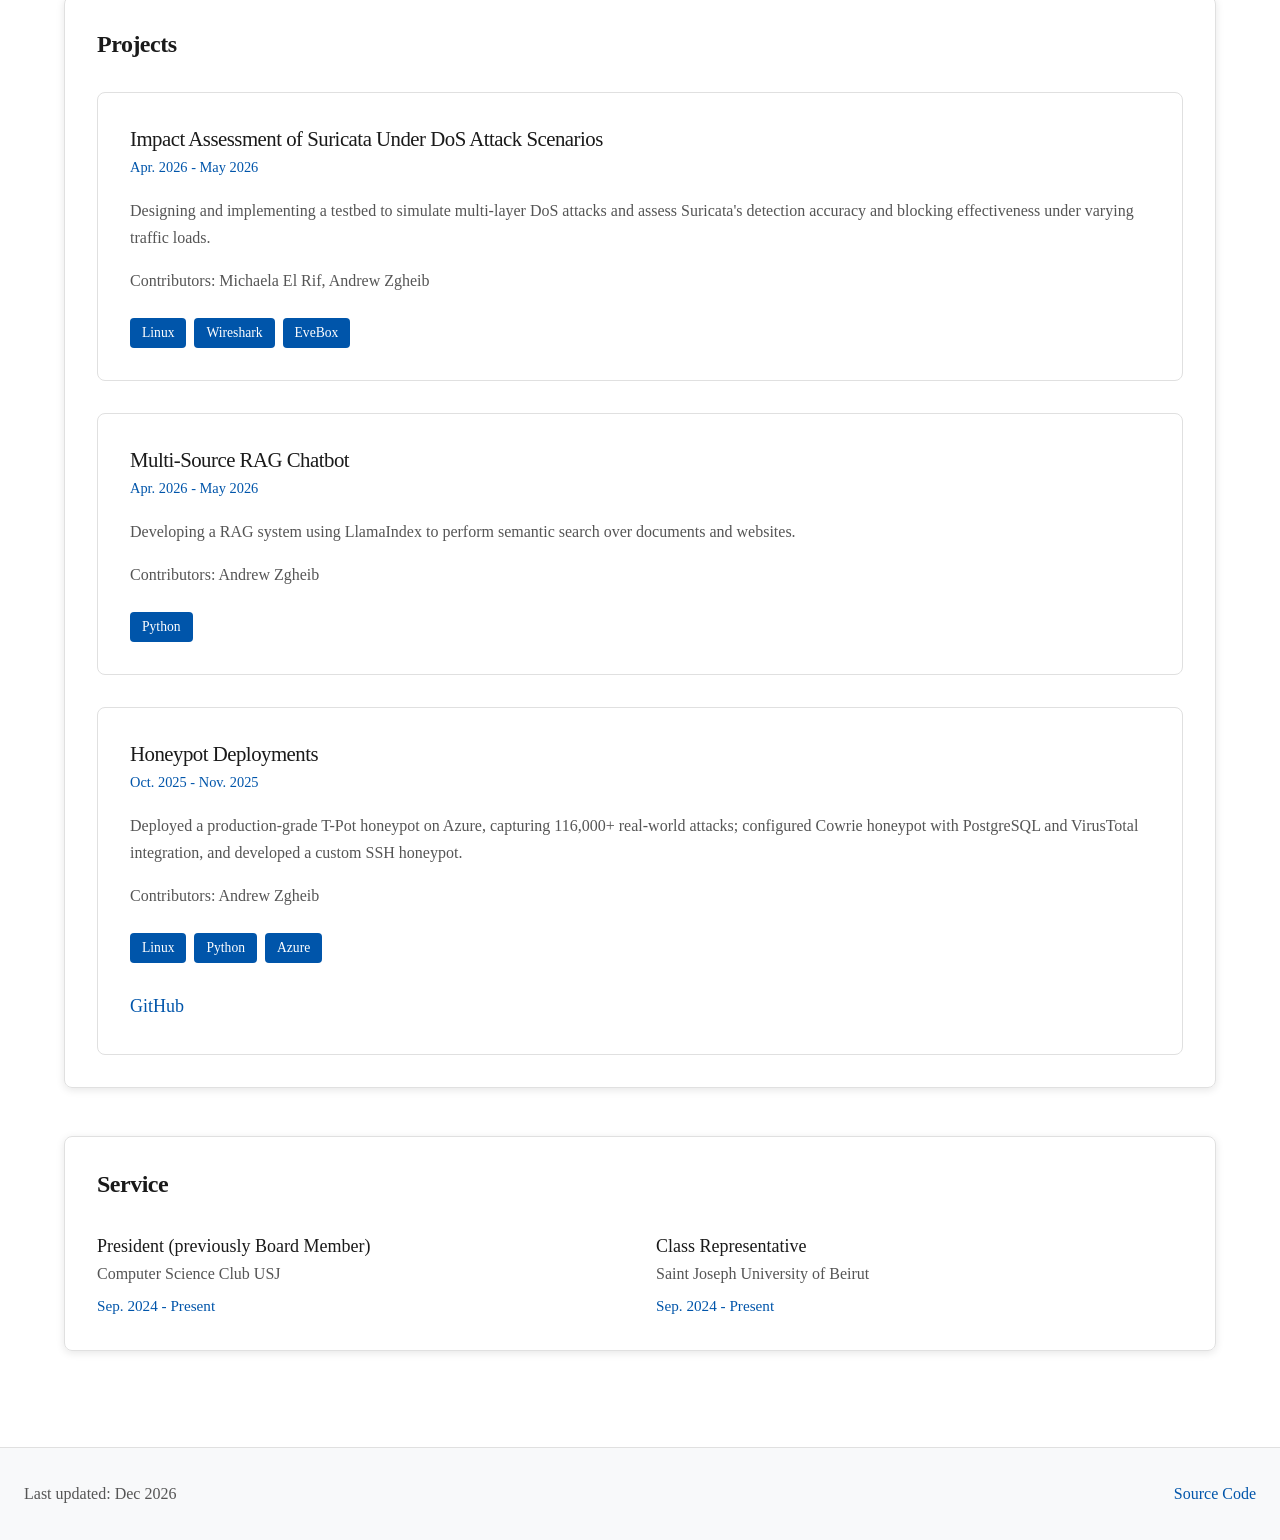
==== commit 74d40e1d: "v1" ====
--- a/index.html
+++ b/index.html
@@ -1,320 +1,213 @@
 <!DOCTYPE html>
+
 <html lang="en">
-
-  <head>
-    <meta charset="UTF-8" />
-    <meta http-equiv="X-UA-Compatible" content="IE=edge" />
-    <meta name="viewport" content="width=device-width, initial-scale=1.0" />
-    <meta name="author" content="Andrew Zgheib" />
-    <meta name="description" content="Computer Science student. ." />
-    <meta name="keywords" content="HTML, CSS, JavaScript, Andrew, Zgheib, Andrew Zgheib" />
-    <link rel="stylesheet" href="styles/styles.css" />
-    <link rel="stylesheet" href="styles/mediaqueries.css" />
-    <link rel="icon" href="assets/AZ.png">
-    <title>
-      Andrew Zgheib - Portfolio 👨🏻‍💻
-    </title>
-  </head>
-
-  <!-- Google tag (gtag.js) -->
-  <script async src="https://www.googletagmanager.com/gtag/js?id=G-5L80F3ENDE"></script>
-  <script>
-    window.dataLayer = window.dataLayer || [];
-    function gtag(){dataLayer.push(arguments);}
-    gtag('js', new Date());
-
-    gtag('config', 'G-5L80F3ENDE');
-  </script>
-
-  <body>
-    <nav id="desktop-nav">
-      <div>
-        <ul class="nav-links">
-          <li>
-            <a href="#about">
-              About
-            </a>
-          </li>
-          <li>
-            <a href="#experience">
-              Experience
-            </a>
-          </li>
-          <li>
-            <a href="#projects">
-              Projects
-            </a>
-          </li>
-          <li>
-            <a href="#contact">
-              Contact
-            </a>
-          </li>
-        </ul>
-      </div>
-    </nav>
-    <nav id="hamburger-nav">
-      <div class="hamburger-menu">
-        <div class="hamburger-icon" onclick="toggleMenu()">
+<head>
+  <meta charset="UTF-8">
+  <meta name="viewport" content="width=device-width, initial-scale=1.0">
+  <meta name="description" content="Andrew Zgheib - Cybersecurity Research Analyst">
+  <title>Andrew Zgheib</title>
+  <link rel="stylesheet" href="styles.css">
+  <link rel="stylesheet" href="https://cdnjs.cloudflare.com/ajax/libs/font-awesome/6.5.0/css/all.min.css">
+</head>
+
+<body>
+
+  <header>
+    <div class="header-container">
+      <div class="header-title">Andrew Zgheib</div>
+      <nav class="navbar" id="mainNav">
+        <a href="#about" data-en="About" data-fr="À propos">About</a>
+        <a href="#background" data-en="Background" data-fr="Parcours">Background</a>
+        <a href="#projects" data-en="Projects" data-fr="Projets">Projects</a>
+        <a href="#service" data-en="Service" data-fr="Engagement">Service</a>
+      </nav>
+      <div class="controls">
+        <button id="themeToggle" class="icon-btn" title="Toggle dark mode">
+          <i class="fa-solid fa-moon"></i>
+        </button>
+        <button id="langToggle" class="icon-btn" title="Change language">
+          <i class="fa-solid fa-globe"></i>
+        </button>
+        <button id="menuToggle" class="icon-btn menu-toggle" title="Open menu" aria-label="Toggle navigation menu" aria-expanded="false" aria-controls="mainNav">
           <span></span>
           <span></span>
           <span></span>
-        </div>
-        <div class="menu-links">
-          <ul>
-            <li>
-              <a href="#about" onclick="toggleMenu()">
-                About
-              </a>
-            </li>
-            <li>
-              <a href="#experience" onclick="toggleMenu()">
-                Experience
-              </a>
-            </li>
-            <li>
-              <a href="#projects" onclick="toggleMenu()">
-                Projects
-              </a>
-            </li>
-            <li>
-              <a href="#contact" onclick="toggleMenu()">
-                Contact
-              </a>
-            </li>
-          </ul>
-        </div>
-      </div>
-    </nav>
-    <section id="profile">
-      <div class="profile-section">
-        <div class="text">
-          <p class="profile-section-p1">
-            Hey there! I'm
-          </p>
-          <h1 class="typewriter-text">
-            Andrew Zgheib
-          </h1>
-          <p class="profile-section-p2">
-            CS Student — Content Writer
-          </p>
-        </div>
-        <div class="btn-container">
-          <a href="assets/CV - Andrew Zgheib.pdf">
-            <button class="btn btn-color">
-              Check my CV
-            </button>
-          </a>
-          <a href="./#contact">
-            <button class="btn btn-color">
-              Get in touch
-            </button>
-          </a>
-        </div>
-        <div id="socials-container">
-          <a href="https://linkedin.com/in/andrewzgheib">
-            <img src="assets/icons/linkedin.svg" alt="My LinkedIn" class="icon"/></a>
-          <a href="https://github.com/andrewzgheib">
-            <img src="assets/icons/github.svg" alt="My Github" class="icon"/></a>
-        </div>
-      </div>
-    </section>
-    <section id="about">
-      <h1 class="title">About Me</h1>
-      <div class="section-container">
-        <div class="about-details-container">
-          <div class="about-containers">
-            <div class="details-container">
-              <img src="assets/icons/graduation.svg" alt="graduation" class="icon" />
-              <h3>
-                Background <br/>
-              </h3>
-              <p>
-                Bachelor Degree in Computer Science <br/>
-                Saint Joseph University of Beirut <br/>
-                4 articles published <a href="https://usj.edu.lb/blog/inst/articles-auteur.php?id=59">here</a>
-              </p>
-            </div>
-            <div class="details-container">
-              <img src="assets/icons/stars.svg" alt="stars" class="icon" />
-              <h3>
-                Experience
-              </h3>
-              <p>
-                Data Analysis Intern at <a href="https://montymobile.com/">Monty Mobile</a><br/>
-                3 DataCamp Certifications <br/>
-                3 CCNA Certifications
-              </p>
-            </div>
-          </div>
-          <div class="text-container">
-            <p style="font-size: large;">
-              I am a driven and passionate Computer Science student with a strong academic foundation and a keen interest in continuous learning and exploring new technologies. <br>
-              With relevant experience in developing solutions using modern tools like C#, Python, PostgreSQL, and Power BI, I am well-equipped to tackle complex challenges. <br>
-              Beyond technical skills, I possess strong soft skills, including problem-solving, decision-making, teamwork, and adaptability, helping me excel in dynamic environments. <br>
-              Additionally, as a part-time content writer, I have honed my communication skills and have a keen eye for detail, allowing me to convey complex technical concepts in an accessible and engaging manner. <br>
-              I am excited to contribute my skills and knowledge to meaningful projects that drive innovation and create value.
-            </p>
-          </div>
-        </div>
-      </div>
-    </section>
-    <section id="experience">
-      <h1 class="title">Skills & Tools</h1>
-      <div class="experience-details-container">
-        <div class="about-containers">
-          <div class="details-container">
-            <h2 class="experience-subtitle">Skills</h2>
-            <div class="article-container">
-              <article>
-                <img src="assets/icons/checkmark.svg" alt="checkmark" class="icon" />
-                <div>
-                  <h3>C#</h3>
-                </div>
-              </article>
-              <article>
-                <img src="assets/icons/checkmark.svg" alt="checkmark" class="icon" />
-                <div>
-                  <h3>PostgreSQL</h3>
-                </div>
-              </article>
-              <article>
-                <img src="assets/icons/checkmark.svg" alt="checkmark" class="icon" />
-                <div>
-                  <h3>Kotlin</h3>
-                </div>
-              </article>
-              <article>
-                <img src="assets/icons/checkmark.svg" alt="checkmark" class="icon" />
-                <div>
-                  <h3>Bash</h3>
-                </div>
-              </article>
-              <article>
-                <img src="assets/icons/checkmark.svg" alt="checkmark" class="icon" />
-                <div>
-                  <h3>Python</h3>
-                </div>
-              </article>
-              <article>
-                <img src="assets/icons/checkmark.svg" alt="checkmark" class="icon" />
-                <div>
-                  <h3>DAX</h3>
-                </div>
-              </article>
-            </div>
-          </div>
-          <div class="details-container">
-            <h2 class="experience-subtitle">Tools</h2>
-            <div class="article-container">
-              <article>
-                <img src="assets/icons/checkmark.svg" alt="checkmark" class="icon" />
-                <div>
-                  <h3>VS Code</h3>
-                </div>
-              </article>
-              <article>
-                <img src="assets/icons/checkmark.svg" alt="checkmark" class="icon" />
-                <div>
-                  <h3>PowerBI</h3>
-                </div>
-              </article>
-              <article>
-                <img src="assets/icons/checkmark.svg" alt="checkmark" class="icon" />
-                <div>
-                  <h3>pgAdmin</h3>
-                </div>
-              </article>
-              <article>
-                <img src="assets/icons/checkmark.svg" alt="checkmark" class="icon" />
-                <div>
-                  <h3>Postman</h3>
-                </div>
-              </article>
-              <article>
-                <img src="assets/icons/checkmark.svg" alt="checkmark" class="icon" />
-                <div>
-                  <h3>Git</h3>
-                </div>
-              </article>
-              <article>
-                <img src="assets/icons/checkmark.svg" alt="checkmark" class="icon" />
-                <div>
-                  <h3>Jira</h3>
-                </div>
-              </article>
-            </div>
-          </div>
-        </div>
-      </div>
-    </section>
-    <section id="projects">
-     <h1 class="title">My Projects</h1>
-      <div class="experience-details-container">
-        <div class="about-containers">
-          <div class="details-container color-container">
-            <div class="article-container">
-              <img src="assets/icons/coding.svg" alt="coding" class="project-img" id="project-1"/>
-            </div>
-            <h2 class="experience-subtitle project-title">Coding Quizzes App</h2>
-            <div class="btn-container">
-              <a href="https://github.com/andrewzgheib/coding-quizzes">
-                <button class="btn btn-color project-btn">GitHub Repository</button>
-              </a>
-            </div>
-          </div>
-          <div class="details-container color-container">
-            <div class="article-container">
-              <img src="assets/icons/machine-learning.svg" alt="machine learning" class="project-img" id="project-2"/>
-            </div>
-            <h2 class="experience-subtitle project-title">Sentiment Analysis</h2>
-            <div class="btn-container">
-              <a href="https://github.com/andrewzgheib/twitter-sentiment-analysis">
-                <button class="btn btn-color project-btn">GitHub Repository</button>
-              </a>
-            </div>
-          </div>
-          <div class="details-container color-container">
-            <div class="article-container">
-              <img src="assets/icons/chart.svg" alt="chart" class="project-img" id="project-3"/>
-            </div>
-            <h2 class="experience-subtitle project-title">EPL Analysis</h2>
-            <div class="btn-container">
-              <a href="https://github.com/andrewzgheib/premier-league-analysis">
-                <button class="btn btn-color project-btn">GitHub Repository</button>
-              </a>
-            </div>
-          </div>
-        </div>
-      </div>
-    </section>
-    <section id="contact">
-      <h1 class="title">Contact Me</h1>
-      <div class="contact-info-upper-container">
-        <div class="contact-info-container" id="cic1">
-          <img src="assets/icons/email.svg" alt="email" class="icon contact-icon email-icon" />
-          <p><a href="mailto:andrew.zgheib@outlook.com">andrew.zgheib@outlook.com</a></p>
-        </div>
-        <div class="contact-info-container" id="cic2">
-          <img src="assets/icons/linkedin.svg" alt="LinkedIn" class="icon contact-icon" />
-          <p><a href="https://www.linkedin.com/messaging/compose/?recipient=andrewzgheib">andrewzgheib</a></p>
-        </div>
-      </div>
-    </section>
-    <footer>
-      <nav>
-        <div class="nav-links-container">
-          <ul class="nav-links">
-            <li><a href="#profile">Home</a></li>
-            <li><a href="#about">About</a></li>
-            <li><a href="#experience">Experience</a></li>
-            <li><a href="#projects">Projects</a></li>
-          </ul>
-        </div>
-      </nav>
-      <p>You can find this Portfolio's source code <a href="https://github.com/andrewzgheib/andrewzgheib.github.io">here</a>
-      </p>
-    </footer>
-    <script src="script.js"></script>
-  </body>
+        </button>
+      </div>
+    </div>
+  </header>
+
+  <!--About-->
+  <div class="container" id="about">
+    <div class="card">
+      <h1 data-en="Andrew Zgheib" data-fr="Andrew Zgheib">Andrew Zgheib</h1>
+      <p class="subtitle" data-en="Cybersecurity Research Analyst at Saint Joseph University of Beirut" data-fr="Analyste de recherche en Cybersécurité à l'Université Saint-Joseph de Beyrouth">Cybersecurity Research Analyst at Saint Joseph University of Beirut</p>
+      <p data-en="I am a Master's student in Systems and Networks with a concentration in Information Security at <a href='https://usj.edu.lb?lang=2' target='_blank'>Saint Joseph University of Beirut</a>, and I hold a Bachelor of Science in Computer Science from the same university." data-fr="Je suis un étudiant en master en Systèmes et Réseaux avec une spécialisation en Sécurité de l'Information à l'Université <a href='https://usj.edu.lb' target='_blank'>Saint-Joseph de Beyrouth</a>, et je suis titulaire d'une licence en Informatique de cette même université.">I am a Master's student in Systems and Networks with a concentration in Information Security at <a href="https://usj.edu.lb?lang=2" target="_blank">Saint Joseph University of Beirut</a>, and I hold a Bachelor of Science in Computer Science from the same university.</p>
+      <p data-en="My interests span penetration testing, exploit development, and the intersection of AI with cybersecurity." data-fr="Mes centres d'intérêt couvrent les tests d'intrusion, le développement d'exploits, et l'intersection entre l'IA et la cybersécurité.">My interests span penetration testing, exploit development, and the intersection of AI with cybersecurity.</p>
+      <div class="socials">
+        <a href="https://linkedin.com/in/andrewzgheib" target="_blank" class="social-link" title="LinkedIn">
+          <i class="fa-brands fa-linkedin"></i>
+          <span data-en="LinkedIn" data-fr="LinkedIn">LinkedIn</span>
+        </a>
+        <a href="https://github.com/andrewzgheib" target="_blank" class="social-link" title="GitHub">
+          <i class="fa-brands fa-github"></i>
+          <span data-en="GitHub" data-fr="GitHub">GitHub</span>
+        </a>
+      </div>
+    </div>
+
+    <div class="card" id="background">
+      <div class="grid-2x2">
+        <!--Education-->
+        <div class="grid-item">
+          <h3 data-en="Education" data-fr="Formation">Education</h3>
+          <div class="entry">
+            <div class="entry-title" data-en="Master in Systems and Networks,<br/>Concentration: Information Security" data-fr="Master en Systèmes et Réseaux,<br/>Spécialisation: Sécurité de l'Information">Master in Systems and Networks, Concentration: Information Security</div>
+            <div class="entry-subtitle" data-en="Saint Joseph University of Beirut" data-fr="Université Saint-Joseph de Beyrouth">Saint Joseph University of Beirut</div>
+            <div class="entry-year">Sep. 2025 - May 2027</div>
+          </div>
+          <div class="entry">
+            <div class="entry-title" data-en="Bachelor of Science in Computer Science" data-fr="Licence en informatique">Bachelor of Science in Computer Science</div>
+            <div class="entry-subtitle" data-en="Saint Joseph University of Beirut" data-fr="Université Saint-Joseph de Beyrouth">Saint Joseph University of Beirut</div>
+            <div class="entry-year">Sep. 2022 - May 2025</div>
+          </div>
+        </div>
+        <div class="grid-item">
+          <h3 data-en="Work Experience" data-fr="Expérience Professionnelle">Experience</h3>
+          <div class="entry">
+            <div class="entry-title" data-en="Cybersecurity Research Analyst" data-fr="Analyste de Recherche en Cybersécurité">Cybersecurity Research Analyst</div>
+            <div class="entry-subtitle" data-en="Saint Joseph University of Beirut" data-fr="Université Saint-Joseph de Beyrouth">Saint Joseph University of Beirut</div>
+            <div class="entry-year">Jan. 2026 - Present</div>
+          </div>
+          <div class="entry">
+            <div class="entry-title" data-en="Software Developer" data-fr="Développeur Logiciel">Software Developer</div>
+            <div class="entry-subtitle" data-en="Saint Joseph University of Beirut" data-fr="Université Saint-Joseph de Beyrouth">Saint Joseph University of Beirut</div>
+            <div class="entry-year">Dec. 2024 - Jul. 2025</div>
+          </div>
+          <div class="entry">
+            <div class="entry-title" data-en="AI System Engineer Intern" data-fr="Stagiaire Ingénieur de Systèmes IA">AI System Engineer Intern</div>
+            <div class="entry-subtitle" data-en="Dalloul Art Foundation" data-fr="Dalloul Art Foundation">Dalloul Art Foundation</div>
+            <div class="entry-year">Apr. 2025 - May 2025</div>
+          </div>
+        </div>
+
+        <!--Certifications-->
+        <div class="grid-item">
+          <h3 data-en="Certifications" data-fr="Certifications">Certifications</h3>
+          <div class="entry">
+            <div class="entry-title" data-en="Data Analysis with LLMs" data-fr="Data Analysis with LLMs">Data Analysis with LLMs</div>
+            <div class="entry-subtitle" data-en="Saint Joseph University of Beirut" data-fr="Université Saint-Joseph de Beyrouth">Saint Joseph University of Beirut</div>
+            <div class="entry-year" data-en="Jun. 2025" data-fr="Juin 2025">Jun. 2025</div>
+          </div>
+          <div class="entry">
+            <div class="entry-title" data-en="Data Analyst Associate" data-fr="Data Analyst Associate">Data Analyst Associate</div>
+            <div class="entry-subtitle" data-en="DataCamp" data-fr="DataCamp">DataCamp</div>
+            <div class="entry-year" data-en="Jun. 2024" data-fr="Juin 2024">Jun. 2024</div>
+          </div>
+          <div class="entry">
+            <div class="entry-title" data-en="Enterprise Networking, Security and Automation" data-fr="Enterprise Networking, Security and Automation">Enterprise Networking, Security and Automation</div>
+            <div class="entry-subtitle" data-en="Cisco Certified Network Associate" data-fr="Cisco Certified Network Associate">Cisco Certified Network Associate</div>
+            <div class="entry-year" data-en="Jul. 2024" data-fr="Juil. 2024">Jul. 2024</div>
+          </div>
+        </div>
+
+        <!--Awards-->
+        <div class="grid-item">
+          <h3 data-en="Awards" data-fr="Distinctions">Awards</h3>
+          <div class="entry">
+            <div class="entry-title" data-en="Magis Grant" data-fr="Bourse Magis">Magis Grant</div>
+            <div class="entry-subtitle" data-en="Saint Joseph University of Beirut" data-fr="Université Saint-Joseph de Beyrouth">Saint Joseph University of Beirut</div>
+            <div class="entry-year" data-en="2025" data-fr="2025">2025</div>
+          </div>
+          <div class="entry">
+            <div class="entry-title" data-en="Best Engagement" data-fr="Meilleure Engagement">Best Engagement</div>
+            <div class="entry-subtitle" data-en="Campus-J" data-fr="Campus-J">Campus-J</div>
+            <div class="entry-year" data-en="2025" data-fr="2025">2025</div>
+          </div>
+          <div class="entry">
+            <div class="entry-title" data-en="Best English Article" data-fr="Meilleur Article Anglais">Best English Article</div>
+            <div class="entry-subtitle" data-en="Campus-J" data-fr="Campus-J">Campus-J</div>
+            <div class="entry-year" data-en="2024" data-fr="2024">2024</div>
+          </div>
+        </div>
+      </div>
+    </div>
+
+    <!--Projects-->
+    <div class="card" id="projects">
+      <h2 data-en="Projects" data-fr="Projets">Projects</h2>
+      <div class="projects-grid">
+        <div class="project-item">
+          <div class="project-header">
+            <h3 class="project-title" data-en="Impact Assessment of Suricata Under DoS Attack Scenarios" data-fr="Évaluation de l'Impact de Suricata dans des Scénarios d'Attaques DoS">Impact Assessment of Suricata Under DoS Attack Scenarios</h3>
+            <span class="project-year" data-en="Apr. 2026 - May 2026" data-fr="Avr. 2026 - Mai 2026">Apr. 2026 - May 2026</span>
+          </div>
+          <p class="project-description" data-en="Designing and implementing a testbed to simulate multi-layer DoS attacks and assess Suricata's detection accuracy and blocking effectiveness under varying traffic loads." data-fr="Conception et mise en place d'un banc de test pour simuler des attaques DoS multicouches et d'évaluer la précision de détection et l'efficacité de blocage de Suricata sous différentes charges de trafic.">Designing and implementing a testbed to simulate multi-layer DoS attacks and assess Suricata's detection accuracy and blocking effectiveness under varying traffic loads.</p>
+          <p class="project-contributors" data-en="Contributors: Michaela El Rif, Andrew Zgheib" data-fr="Contributeurs : Michaela El Rif, Andrew Zgheib">Contributors: Michaela El Rif, Andrew Zgheib</p>
+          <div class="project-tech">
+            <span class="tech-tag">Linux</span>
+            <span class="tech-tag">Wireshark</span>
+            <span class="tech-tag">EveBox</span>
+          </div>
+        </div>
+        <div class="project-item">
+          <div class="project-header">
+            <h3 class="project-title" data-en="Multi-Source RAG Chatbot" data-fr="Chatbot RAG Multi-Sources">Multi-Source RAG Chatbot</h3>
+            <span class="project-year" data-en="Apr. 2026 - May 2026" data-fr="Avr. 2026 - Mai 2026">Apr. 2026 - May 2026</span>
+          </div>
+          <p class="project-description" data-en="Developing a RAG system using LlamaIndex to perform semantic search over documents and websites." data-fr="Développement d'un système RAG en utilisant LlamaIndex pour effectuer des recherches sémantiques dans des documents et sur des sites web.">Developing a RAG system using LlamaIndex to perform semantic search over documents and websites.</p>
+          <p class="project-contributors" data-en="Contributors: Andrew Zgheib" data-fr="Contributeurs : Andrew Zgheib">Contributors: Andrew Zgheib</p>
+          <div class="project-tech">
+            <span class="tech-tag">Python</span>
+          </div>
+        </div>
+        <div class="project-item">
+          <div class="project-header">
+            <h3 class="project-title" data-en="Honeypot Deployments" data-fr="Déploiements de Honeypots">Honeypot Deployments</h3>
+            <span class="project-year" data-en="Oct. 2025 - Nov. 2025" data-fr="Oct. 2025 - Nov. 2025">Oct. 2025 - Nov. 2025</span>
+          </div>
+          <p class="project-description" data-en="Deployed a production-grade T-Pot honeypot on Azure, capturing 116,000+ real-world attacks; configured Cowrie honeypot with PostgreSQL and VirusTotal integration, and developed a custom SSH honeypot." data-fr="Déploiement du honeypot T-Pot de niveau production sur Azure, permettant de capturer plus de 116 000 attaques réelles ; configuration du honeypot Cowrie avec intégration PostgreSQL et VirusTotal, et développement d'un honeypot SSH personnalisé.">Deployed a production-grade T-Pot honeypot on Azure, capturing 116,000+ real-world attacks; configured Cowrie honeypot with PostgreSQL and VirusTotal integration, and developed a custom SSH honeypot.</p>
+          <p class="project-contributors" data-en="Contributors: Andrew Zgheib" data-fr="Contributeurs : Andrew Zgheib">Contributors: Andrew Zgheib</p>
+          <div class="project-tech">
+            <span class="tech-tag">Linux</span>
+            <span class="tech-tag">Python</span>
+            <span class="tech-tag">Azure</span>
+          </div>
+          <br>
+          <div class="project-links">
+            <a href="https://github.com/andrewzgheib/tiny-ssh-honeypot" class="project-link" data-en="GitHub" data-fr="GitHub">GitHub</a>
+          </div>
+        </div>
+      </div>
+    </div>
+
+    <!--Service-->
+    <div class="card" id="service">
+      <h2 data-en="Service" data-fr="Engagement">Service</h2>
+      <div class="grid-2x2">
+          <div class="entry">
+            <div class="entry-title" data-en="President (previously Board Member)" data-fr="Président (ancien Membre du Bureau)">President (previously Board Member)</div>
+            <div class="entry-subtitle" data-en="Computer Science Club USJ" data-fr="Club Informatique USJ">Computer Science Club USJ</div>
+            <div class="entry-year" data-en="Sep. 2024 - Present" data-fr="Sep. 2024 - Présent">Sep. 2024 - Present</div>
+          </div>
+          <div class="entry">
+            <div class="entry-title" data-en="Class Representative" data-fr="Délégué de Classe">Class Representative</div>
+            <div class="entry-subtitle" data-en="Saint Joseph University of Beirut" data-fr="Université Saint-Joseph de Beyrouth">Saint Joseph University of Beirut</div>
+            <div class="entry-year" data-en="Sep. 2024 - Present" data-fr="Sep. 2024 - Présent">Sep. 2024 - Present</div>
+          </div>
+      </div>
+    </div>
+  </div>
+
+  <footer class="footer">
+    <div class="footer-left">
+      <p><span id="lastUpdated"></span></p>
+    </div>
+    <div class="footer-right">
+      <a href="https://github.com/andrewzgheib/andrewzgheib.github.io" target="_blank" rel="noopener noreferrer" data-en="Source Code" data-fr="Code Source">Source Code</a>
+    </div>
+  </footer>
+
+  <script src="scripts.js"></script>
+</body>
 </html>
--- a/styles.css
+++ b/styles.css
@@ -0,0 +1,546 @@
+    :root {
+      --bg-primary: #ffffff;
+      --bg-secondary: #f8f9fa;
+      --text-primary: #1a1a1a;
+      --text-secondary: #555555;
+      --border-color: #e0e0e0;
+      --card-shadow: 0 2px 8px rgba(0, 0, 0, 0.1);
+      --accent-color: #0055aa;
+      --accent-hover: #003d88;
+      
+      --dark-bg-primary: #1a1a1a;
+      --dark-bg-secondary: #2d2d2d;
+      --dark-text-primary: #ffffff;
+      --dark-text-secondary: #b0b0b0;
+      --dark-border-color: #404040;
+      --dark-card-shadow: 0 2px 8px rgba(0, 0, 0, 0.3);
+      --dark-accent-color: #4d9fff;
+      --dark-accent-hover: #6baeff;
+      
+      --font-serif: 'Georgia', 'Garamond', serif;
+      --font-sans: 'Segoe UI', 'Helvetica Neue', -apple-system, BlinkMacSystemFont, sans-serif;
+      
+      --spacing-xs: 0.5rem;
+      --spacing-sm: 1rem;
+      --spacing-md: 1.5rem;
+      --spacing-lg: 2rem;
+      --spacing-xl: 3rem;
+      
+      --transition: all 0.3s cubic-bezier(0.4, 0, 0.2, 1);
+    }
+
+    body.dark-mode {
+      --bg-primary: var(--dark-bg-primary);
+      --bg-secondary: var(--dark-bg-secondary);
+      --text-primary: var(--dark-text-primary);
+      --text-secondary: var(--dark-text-secondary);
+      --border-color: var(--dark-border-color);
+      --card-shadow: var(--dark-card-shadow);
+      --accent-color: var(--dark-accent-color);
+      --accent-hover: var(--dark-accent-hover);
+    }
+
+    * {
+      margin: 0;
+      padding: 0;
+      box-sizing: border-box;
+    }
+
+    html {
+      scroll-behavior: smooth;
+    }
+
+    body {
+      font-family: var(--font-serif);
+      color: var(--text-primary);
+      background-color: var(--bg-primary);
+      line-height: 1.6;
+      font-size: 18px;
+      transition: var(--transition);
+    }
+
+    header {
+      position: sticky;
+      top: 0;
+      left: 0;
+      background-color: var(--bg-primary);
+      border-bottom: 1px solid var(--border-color);
+      padding: var(--spacing-sm) 0;
+      z-index: 100;
+      transition: var(--transition);
+    }
+
+    .header-container {
+      width: 100%;
+      padding: 0 var(--spacing-md);
+      display: flex;
+      justify-content: space-between;
+      align-items: center;
+      position: relative;
+    }
+
+    .header-title {
+      font-size: 1.3rem;
+      font-weight: 600;
+      color: var(--text-primary);
+      font-family: var(--font-serif);
+      white-space: nowrap;
+    }
+
+    .navbar {
+      display: flex;
+      gap: var(--spacing-lg);
+      margin: 0 auto;
+    }
+
+    .navbar a {
+      color: var(--text-primary);
+      text-decoration: none;
+      font-size: 1.2rem;
+      transition: var(--transition);
+      border-bottom: 2px solid transparent;
+    }
+
+    header {
+      z-index: 1000;
+    }
+
+    .container, .card {
+      position: relative;
+      z-index: 1;
+    }
+
+    .navbar a:hover {
+      color: var(--accent-color);
+      border-bottom-color: var(--accent-color);
+    }
+
+    .controls {
+      display: flex;
+      gap: var(--spacing-xs);
+      align-items: center;
+    }
+
+    .menu-toggle {
+      display: none;
+      flex-direction: column;
+      justify-content: center;
+      gap: 4px;
+      width: 42px;
+      height: 42px;
+      padding: 0;
+      border-radius: 6px;
+    }
+
+    .menu-toggle span {
+      display: block;
+      width: 18px;
+      height: 2px;
+      margin: 0 auto;
+      background-color: var(--text-primary);
+      transition: transform 0.35s ease, opacity 0.35s ease;
+      transform-origin: center;
+    }
+
+    button {
+      background-color: transparent;
+      border: 1px solid var(--border-color);
+      padding: var(--spacing-xs) var(--spacing-sm);
+      border-radius: 4px;
+      width: 100%;
+      max-width: 100%;
+      font-size: 0.95rem;
+      color: var(--text-primary);
+      transition: var(--transition);
+      display: flex;
+      align-items: center;
+      gap: 0.5rem;
+    }
+
+    button:hover {
+      background-color: var(--bg-secondary);
+      border-color: var(--accent-color);
+    }
+
+    button:active {
+      transform: scale(0.98);
+      background-color: var(--bg-secondary);
+      border-color: var(--accent-color);
+    }
+
+    button:focus {
+      outline: none;
+    }
+
+    .icon-btn {
+      width: auto;
+      max-width: none;
+      padding: var(--spacing-xs) var(--spacing-sm);
+      border: 1px solid var(--border-color);
+      font-size: 1.1rem;
+      color: var(--text-primary);
+      cursor: pointer;
+    }
+
+    .icon-btn i {
+      color: var(--text-primary);
+      transition: var(--transition);
+    }
+
+    .icon-btn:hover i {
+      color: var(--accent-color);
+    }
+
+    .container {
+      max-width: 1200px;
+      margin: 0 auto;
+      padding: var(--spacing-xl) var(--spacing-md);
+    }
+
+    .card {
+      border: 1px solid var(--border-color);
+      border-radius: 8px;
+      padding: var(--spacing-lg);
+      margin-bottom: var(--spacing-xl);
+      box-shadow: var(--card-shadow);
+      transition: var(--transition);
+    }
+
+    h1, h2, h3, h4 {
+      font-family: var(--font-serif);
+      color: var(--text-primary);
+      line-height: 1.3;
+      font-weight: 600;
+      letter-spacing: -0.5px;
+      font-size: 1.8rem;
+      margin-bottom: var(--spacing-sm);
+    }
+
+    .subtitle {
+      font-size: 1.2rem;
+      color: var(--accent-color);
+      margin-bottom: var(--spacing-md);
+    }
+
+    h2 {
+      font-size: 1.5rem;
+      margin-bottom: var(--spacing-md);
+    }
+
+    h3 {
+      font-size: 1.1rem;
+      margin-top: var(--spacing-md);
+      margin-bottom: var(--spacing-sm);
+    }
+
+    p {
+      margin-bottom: var(--spacing-md);
+      line-height: 1.7;
+    }
+
+    a {
+      color: var(--accent-color);
+      text-decoration: none;
+      transition: var(--transition);
+      border-bottom: 1px solid transparent;
+    }
+
+    a:hover {
+      color: var(--accent-hover);
+      border-bottom-color: var(--accent-color);
+    }
+
+    .socials {
+      display: flex;
+      gap: var(--spacing-md);
+      margin-top: var(--spacing-lg);
+      flex-wrap: wrap;
+    }
+
+    .social-link {
+      display: inline-flex;
+      align-items: center;
+      gap: 0.5rem;
+      padding: var(--spacing-xs) var(--spacing-sm);
+      border: 1px solid var(--border-color);
+      border-radius: 4px;
+      transition: var(--transition);
+      color: var(--text-primary);
+      text-decoration: none;
+    }
+
+    .social-link:hover {
+      background-color: var(--bg-primary);
+      border-color: var(--accent-color);
+      color: var(--accent-color);
+    }
+
+    .social-icon {
+      width: 1.2rem;
+      height: 1.2rem;
+      display: inline-block;
+      color: var(--text-primary);
+      transition: var(--transition);
+    }
+
+    .social-link:hover .social-icon {
+      color: var(--accent-color);
+    }
+
+    .grid-2x2 {
+      display: grid;
+      grid-template-columns: 1fr 1fr;
+      gap: var(--spacing-lg);
+      margin-top: var(--spacing-lg);
+    }
+
+    .grid-item {
+      padding: var(--spacing-lg);
+      background-color: var(--bg-primary);
+      border: 1px solid var(--border-color);
+      border-radius: 8px;
+      transition: var(--transition);
+    }
+
+    .grid-item h3 {
+      margin-top: 0;
+      margin-bottom: var(--spacing-md);
+      font-size: 1.3rem;
+      font-weight: 600;
+    }
+
+    .grid-item .entry {
+      margin-bottom: var(--spacing-lg);
+      margin-bottom: var(--spacing-lg);
+      padding-bottom: var(--spacing-md);
+      border-bottom: 1px solid var(--border-color);
+    }
+
+    .grid-item .entry {
+      margin-bottom: var(--spacing-lg);
+      padding-bottom: 0;
+      border-bottom: none;
+    }
+
+    .grid-item .entry:last-child {
+      margin-bottom: 0;
+    }
+
+    .entry-title {
+      font-size: 18px;
+      font-weight: 5;
+    }
+
+    .entry-subtitle {
+      font-size: 1rem;
+      color: var(--text-secondary);
+      margin-bottom: var(--spacing-xs);
+    }
+
+    .entry-year {
+      font-size: 0.95rem;
+      color: var(--accent-color);
+      font-weight: 500;
+    }
+
+    .projects-grid {
+      display: grid;
+      grid-template-columns: 1fr;
+      gap: var(--spacing-lg);
+      margin-top: var(--spacing-lg);
+    }
+
+    .project-item {
+      padding: var(--spacing-lg);
+      background-color: var(--bg-primary);
+      border: 1px solid var(--border-color);
+      border-radius: 8px;
+      transition: var(--transition);
+    }
+
+    .project-contributors {
+      font-size: 1rem;
+      color: var(--text-secondary);
+      margin-top: var(--spacing-sm);
+      margin-bottom: var(--spacing-md);
+    }
+
+    .footer {
+      background-color: var(--bg-secondary);
+      border-top: 1px solid var(--border-color);
+      padding: var(--spacing-lg) var(--spacing-md);
+      display: flex;
+      justify-content: space-between;
+      align-items: center;
+      flex-wrap: wrap;
+      gap: var(--spacing-md);
+    }
+
+    .footer-left {
+      color: var(--text-secondary);
+      font-size: 1rem;
+    }
+
+    .footer-left p {
+      margin: 0;
+    }
+
+    .footer-right {
+      color: var(--text-secondary);
+      font-size: 1rem;
+    }
+
+    .footer-right a {
+      color: var(--accent-color);
+      text-decoration: none;
+      transition: var(--transition);
+    }
+
+    .footer-right a:hover {
+      color: var(--accent-hover);
+      border-bottom-color: var(--accent-color);
+    }
+
+    .project-title {
+      font-size: 1.3rem;
+      font-weight: 500;
+      color: var(--text-primary);
+      margin: 0;
+    }
+
+    .project-year {
+      font-size: 0.9rem;
+      color: var(--accent-color);
+      font-weight: 500;
+      white-space: nowrap;
+    }
+
+    .project-description {
+      color: var(--text-secondary);
+      margin-top: var(--spacing-sm);
+      margin-bottom: var(--spacing-sm);
+      font-size: 16px;
+      line-height: 1.7;
+    }
+
+    .project-tech {
+      display: flex;
+      flex-wrap: wrap;
+      gap: var(--spacing-xs);
+    }
+
+    .tech-tag {
+      display: inline-block;
+      padding: 0.25rem 0.75rem;
+      background-color: var(--accent-color);
+      color: white;
+      border-radius: 4px;
+      font-size: 0.85rem;
+      font-weight: 500;
+    }
+
+    .project-links {
+      display: flex;
+      gap: var(--spacing-xl);
+      flex-wrap: wrap;
+    }
+
+    .project-link {
+      color: var(--accent-color);
+      border-bottom: 1px solid transparent;
+      transition: var(--transition);
+    }
+
+    .project-link:hover {
+      border-bottom-color: var(--accent-color);
+    }
+
+    @media (max-width: 768px) {
+      .header-container {
+        display: flex;
+        align-items: center;
+        row-gap: var(--spacing-xs);
+      }
+
+      .menu-toggle {
+        display: inline-flex;
+      }
+
+      .navbar {
+        position: absolute;
+        top: 100%;
+        left: 0;
+        right: 0;
+        flex-direction: column;
+        gap: 0;
+        width: 100%;
+        margin: 0;
+        max-height: 0;
+        opacity: 0;
+        overflow: hidden;
+        background-color: var(--bg-primary);
+        border-bottom: 1px solid var(--border-color);
+        transform: translateY(-16px);
+        pointer-events: none;
+        transition: max-height 0.45s ease, opacity 0.4s ease, transform 0.45s ease;
+      }
+
+      .header-container.menu-open .navbar {
+        max-height: 280px;
+        opacity: 1;
+        transform: translateY(0);
+        pointer-events: auto;
+      }
+
+      .header-container.menu-open .menu-toggle span:nth-child(1) {
+        transform: translateY(6px) rotate(45deg);
+      }
+
+      .header-container.menu-open .menu-toggle span:nth-child(2) {
+        opacity: 0;
+      }
+
+      .header-container.menu-open .menu-toggle span:nth-child(3) {
+        transform: translateY(-6px) rotate(-45deg);
+      }
+
+      .navbar a {
+        text-align: center;
+        border-bottom: 1px solid var(--border-color);
+        padding: var(--spacing-xs) 0;
+      }
+
+      .controls {
+        width: auto;
+        justify-content: flex-end;
+      }
+
+      .grid-2x2 {
+        grid-template-columns: 1fr;
+      }
+
+      h1 {
+        font-size: 1.8rem;
+      }
+
+      .subtitle {
+        font-size: 1rem;
+      }
+
+      .container {
+        padding: var(--spacing-lg) var(--spacing-sm);
+      }
+
+      .card {
+        padding: var(--spacing-md);
+      }
+
+      .footer {
+        flex-direction: column;
+        text-align: center;
+      }
+    }
+
+    .hidden {
+      display: none;
+    }
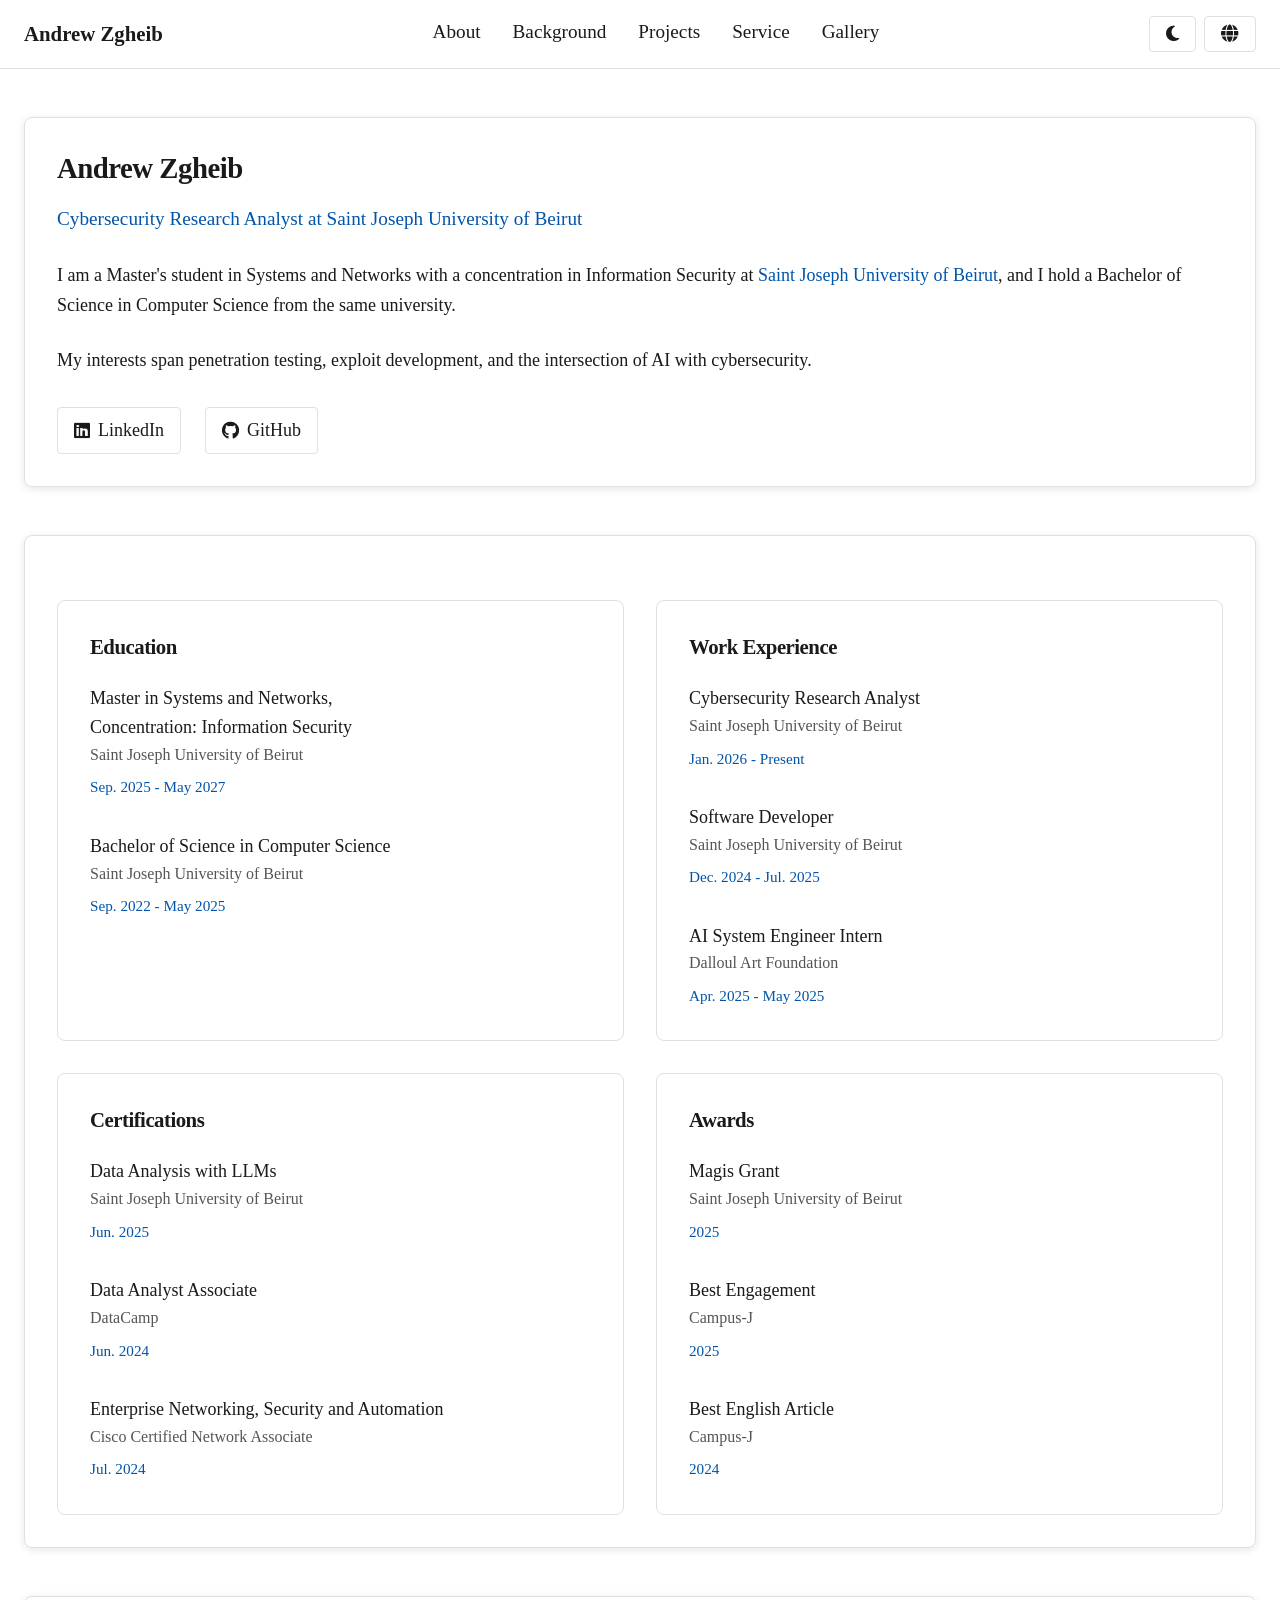
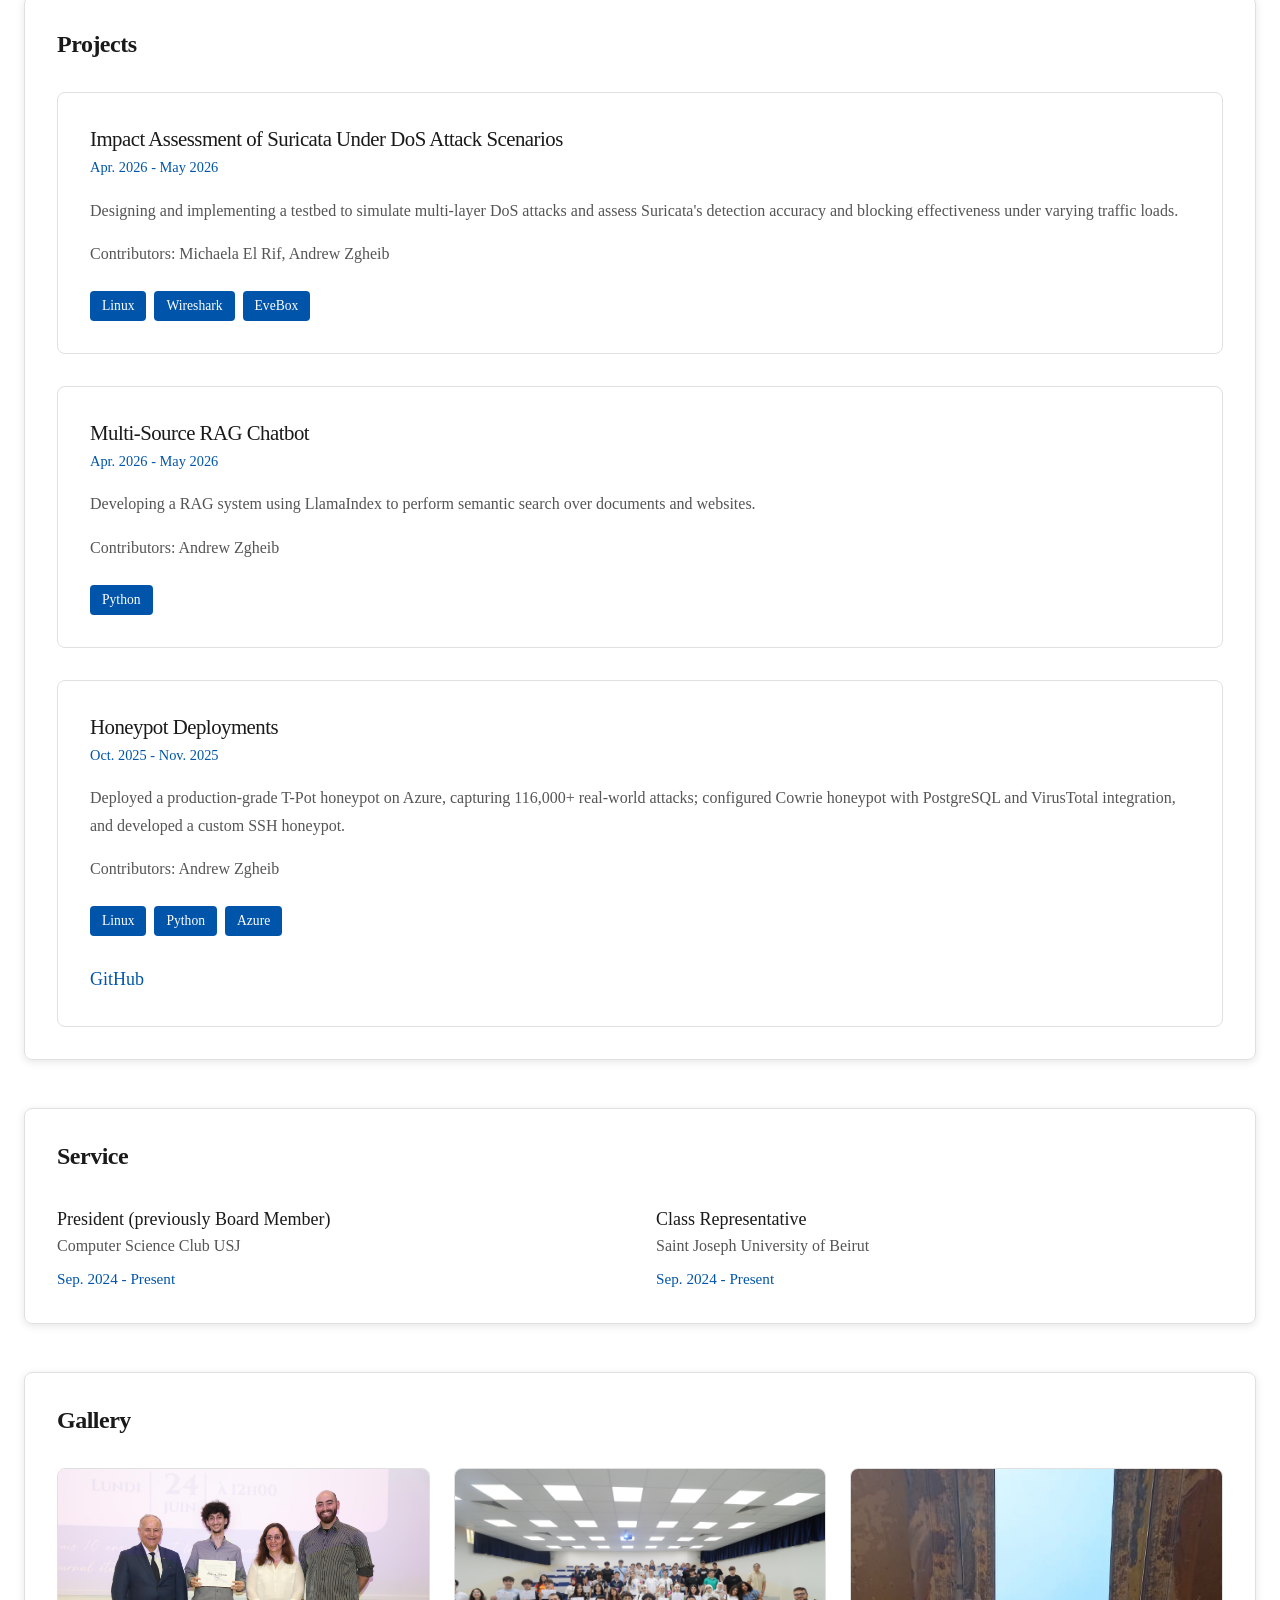
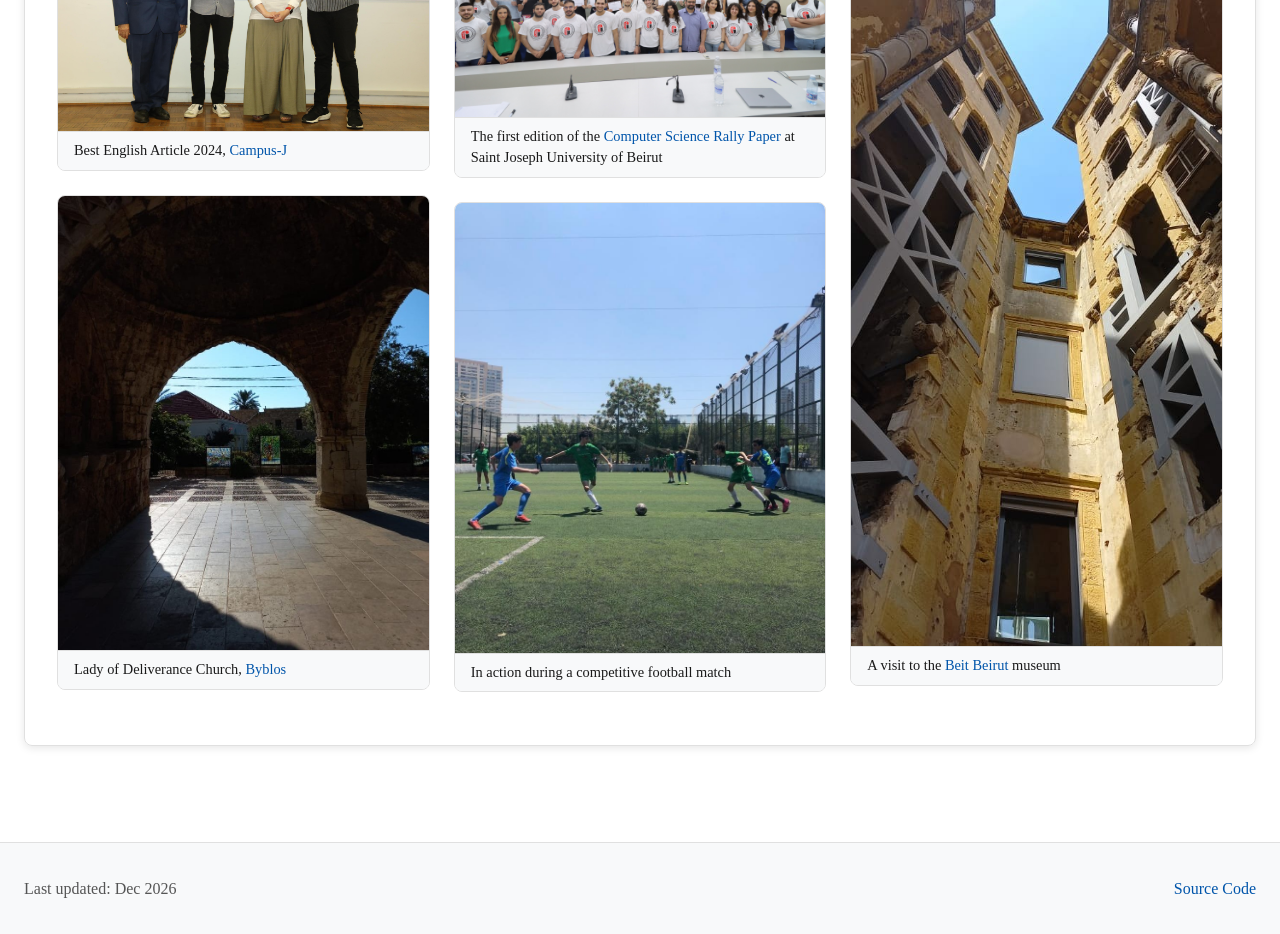
==== commit 3c391af3: "added gallery" ====
--- a/index.html
+++ b/index.html
@@ -1,6 +1,7 @@
 <!DOCTYPE html>
 
 <html lang="en">
+
 <head>
   <meta charset="UTF-8">
   <meta name="viewport" content="width=device-width, initial-scale=1.0">
@@ -20,6 +21,7 @@
         <a href="#background" data-en="Background" data-fr="Parcours">Background</a>
         <a href="#projects" data-en="Projects" data-fr="Projets">Projects</a>
         <a href="#service" data-en="Service" data-fr="Engagement">Service</a>
+        <a href="#gallery" data-en="Gallery" data-fr="Galerie">Gallery</a>
       </nav>
       <div class="controls">
         <button id="themeToggle" class="icon-btn" title="Toggle dark mode">
@@ -28,7 +30,8 @@
         <button id="langToggle" class="icon-btn" title="Change language">
           <i class="fa-solid fa-globe"></i>
         </button>
-        <button id="menuToggle" class="icon-btn menu-toggle" title="Open menu" aria-label="Toggle navigation menu" aria-expanded="false" aria-controls="mainNav">
+        <button id="menuToggle" class="icon-btn menu-toggle" title="Open menu" aria-label="Toggle navigation menu"
+          aria-expanded="false" aria-controls="mainNav">
           <span></span>
           <span></span>
           <span></span>
@@ -41,9 +44,17 @@
   <div class="container" id="about">
     <div class="card">
       <h1 data-en="Andrew Zgheib" data-fr="Andrew Zgheib">Andrew Zgheib</h1>
-      <p class="subtitle" data-en="Cybersecurity Research Analyst at Saint Joseph University of Beirut" data-fr="Analyste de recherche en Cybersécurité à l'Université Saint-Joseph de Beyrouth">Cybersecurity Research Analyst at Saint Joseph University of Beirut</p>
-      <p data-en="I am a Master's student in Systems and Networks with a concentration in Information Security at <a href='https://usj.edu.lb?lang=2' target='_blank'>Saint Joseph University of Beirut</a>, and I hold a Bachelor of Science in Computer Science from the same university." data-fr="Je suis un étudiant en master en Systèmes et Réseaux avec une spécialisation en Sécurité de l'Information à l'Université <a href='https://usj.edu.lb' target='_blank'>Saint-Joseph de Beyrouth</a>, et je suis titulaire d'une licence en Informatique de cette même université.">I am a Master's student in Systems and Networks with a concentration in Information Security at <a href="https://usj.edu.lb?lang=2" target="_blank">Saint Joseph University of Beirut</a>, and I hold a Bachelor of Science in Computer Science from the same university.</p>
-      <p data-en="My interests span penetration testing, exploit development, and the intersection of AI with cybersecurity." data-fr="Mes centres d'intérêt couvrent les tests d'intrusion, le développement d'exploits, et l'intersection entre l'IA et la cybersécurité.">My interests span penetration testing, exploit development, and the intersection of AI with cybersecurity.</p>
+      <p class="subtitle" data-en="Cybersecurity Research Analyst at Saint Joseph University of Beirut"
+        data-fr="Analyste de recherche en Cybersécurité à l'Université Saint-Joseph de Beyrouth">Cybersecurity Research
+        Analyst at Saint Joseph University of Beirut</p>
+      <p data-en="I am a Master's student in Systems and Networks with a concentration in Information Security at <a href='https://usj.edu.lb?lang=2' target='_blank'>Saint Joseph University of Beirut</a>, and I hold a Bachelor of Science in Computer Science from the same university."
+        data-fr="Je suis un étudiant en master en Systèmes et Réseaux avec une spécialisation en Sécurité de l'Information à l'Université <a href='https://usj.edu.lb' target='_blank'>Saint-Joseph de Beyrouth</a>, et je suis titulaire d'une licence en Informatique de cette même université.">
+        I am a Master's student in Systems and Networks with a concentration in Information Security at <a
+          href="https://usj.edu.lb?lang=2" target="_blank">Saint Joseph University of Beirut</a>, and I hold a Bachelor
+        of Science in Computer Science from the same university.</p>
+      <p data-en="My interests span penetration testing, exploit development, and the intersection of AI with cybersecurity."
+        data-fr="Mes centres d'intérêt couvrent les tests d'intrusion, le développement d'exploits, et l'intersection entre l'IA et la cybersécurité.">
+        My interests span penetration testing, exploit development, and the intersection of AI with cybersecurity.</p>
       <div class="socials">
         <a href="https://linkedin.com/in/andrewzgheib" target="_blank" class="social-link" title="LinkedIn">
           <i class="fa-brands fa-linkedin"></i>
@@ -62,31 +73,42 @@
         <div class="grid-item">
           <h3 data-en="Education" data-fr="Formation">Education</h3>
           <div class="entry">
-            <div class="entry-title" data-en="Master in Systems and Networks,<br/>Concentration: Information Security" data-fr="Master en Systèmes et Réseaux,<br/>Spécialisation: Sécurité de l'Information">Master in Systems and Networks, Concentration: Information Security</div>
-            <div class="entry-subtitle" data-en="Saint Joseph University of Beirut" data-fr="Université Saint-Joseph de Beyrouth">Saint Joseph University of Beirut</div>
+            <div class="entry-title" data-en="Master in Systems and Networks,<br/>Concentration: Information Security"
+              data-fr="Master en Systèmes et Réseaux,<br/>Spécialisation: Sécurité de l'Information">Master in Systems
+              and Networks, Concentration: Information Security</div>
+            <div class="entry-subtitle" data-en="Saint Joseph University of Beirut"
+              data-fr="Université Saint-Joseph de Beyrouth">Saint Joseph University of Beirut</div>
             <div class="entry-year">Sep. 2025 - May 2027</div>
           </div>
           <div class="entry">
-            <div class="entry-title" data-en="Bachelor of Science in Computer Science" data-fr="Licence en informatique">Bachelor of Science in Computer Science</div>
-            <div class="entry-subtitle" data-en="Saint Joseph University of Beirut" data-fr="Université Saint-Joseph de Beyrouth">Saint Joseph University of Beirut</div>
+            <div class="entry-title" data-en="Bachelor of Science in Computer Science"
+              data-fr="Licence en informatique">Bachelor of Science in Computer Science</div>
+            <div class="entry-subtitle" data-en="Saint Joseph University of Beirut"
+              data-fr="Université Saint-Joseph de Beyrouth">Saint Joseph University of Beirut</div>
             <div class="entry-year">Sep. 2022 - May 2025</div>
           </div>
         </div>
         <div class="grid-item">
           <h3 data-en="Work Experience" data-fr="Expérience Professionnelle">Experience</h3>
           <div class="entry">
-            <div class="entry-title" data-en="Cybersecurity Research Analyst" data-fr="Analyste de Recherche en Cybersécurité">Cybersecurity Research Analyst</div>
-            <div class="entry-subtitle" data-en="Saint Joseph University of Beirut" data-fr="Université Saint-Joseph de Beyrouth">Saint Joseph University of Beirut</div>
+            <div class="entry-title" data-en="Cybersecurity Research Analyst"
+              data-fr="Analyste de Recherche en Cybersécurité">Cybersecurity Research Analyst</div>
+            <div class="entry-subtitle" data-en="Saint Joseph University of Beirut"
+              data-fr="Université Saint-Joseph de Beyrouth">Saint Joseph University of Beirut</div>
             <div class="entry-year">Jan. 2026 - Present</div>
           </div>
           <div class="entry">
-            <div class="entry-title" data-en="Software Developer" data-fr="Développeur Logiciel">Software Developer</div>
-            <div class="entry-subtitle" data-en="Saint Joseph University of Beirut" data-fr="Université Saint-Joseph de Beyrouth">Saint Joseph University of Beirut</div>
+            <div class="entry-title" data-en="Software Developer" data-fr="Développeur Logiciel">Software Developer
+            </div>
+            <div class="entry-subtitle" data-en="Saint Joseph University of Beirut"
+              data-fr="Université Saint-Joseph de Beyrouth">Saint Joseph University of Beirut</div>
             <div class="entry-year">Dec. 2024 - Jul. 2025</div>
           </div>
           <div class="entry">
-            <div class="entry-title" data-en="AI System Engineer Intern" data-fr="Stagiaire Ingénieur de Systèmes IA">AI System Engineer Intern</div>
-            <div class="entry-subtitle" data-en="Dalloul Art Foundation" data-fr="Dalloul Art Foundation">Dalloul Art Foundation</div>
+            <div class="entry-title" data-en="AI System Engineer Intern" data-fr="Stagiaire Ingénieur de Systèmes IA">AI
+              System Engineer Intern</div>
+            <div class="entry-subtitle" data-en="Dalloul Art Foundation" data-fr="Dalloul Art Foundation">Dalloul Art
+              Foundation</div>
             <div class="entry-year">Apr. 2025 - May 2025</div>
           </div>
         </div>
@@ -95,18 +117,24 @@
         <div class="grid-item">
           <h3 data-en="Certifications" data-fr="Certifications">Certifications</h3>
           <div class="entry">
-            <div class="entry-title" data-en="Data Analysis with LLMs" data-fr="Data Analysis with LLMs">Data Analysis with LLMs</div>
-            <div class="entry-subtitle" data-en="Saint Joseph University of Beirut" data-fr="Université Saint-Joseph de Beyrouth">Saint Joseph University of Beirut</div>
+            <div class="entry-title" data-en="Data Analysis with LLMs" data-fr="Data Analysis with LLMs">Data Analysis
+              with LLMs</div>
+            <div class="entry-subtitle" data-en="Saint Joseph University of Beirut"
+              data-fr="Université Saint-Joseph de Beyrouth">Saint Joseph University of Beirut</div>
             <div class="entry-year" data-en="Jun. 2025" data-fr="Juin 2025">Jun. 2025</div>
           </div>
           <div class="entry">
-            <div class="entry-title" data-en="Data Analyst Associate" data-fr="Data Analyst Associate">Data Analyst Associate</div>
+            <div class="entry-title" data-en="Data Analyst Associate" data-fr="Data Analyst Associate">Data Analyst
+              Associate</div>
             <div class="entry-subtitle" data-en="DataCamp" data-fr="DataCamp">DataCamp</div>
             <div class="entry-year" data-en="Jun. 2024" data-fr="Juin 2024">Jun. 2024</div>
           </div>
           <div class="entry">
-            <div class="entry-title" data-en="Enterprise Networking, Security and Automation" data-fr="Enterprise Networking, Security and Automation">Enterprise Networking, Security and Automation</div>
-            <div class="entry-subtitle" data-en="Cisco Certified Network Associate" data-fr="Cisco Certified Network Associate">Cisco Certified Network Associate</div>
+            <div class="entry-title" data-en="Enterprise Networking, Security and Automation"
+              data-fr="Enterprise Networking, Security and Automation">Enterprise Networking, Security and Automation
+            </div>
+            <div class="entry-subtitle" data-en="Cisco Certified Network Associate"
+              data-fr="Cisco Certified Network Associate">Cisco Certified Network Associate</div>
             <div class="entry-year" data-en="Jul. 2024" data-fr="Juil. 2024">Jul. 2024</div>
           </div>
         </div>
@@ -116,7 +144,8 @@
           <h3 data-en="Awards" data-fr="Distinctions">Awards</h3>
           <div class="entry">
             <div class="entry-title" data-en="Magis Grant" data-fr="Bourse Magis">Magis Grant</div>
-            <div class="entry-subtitle" data-en="Saint Joseph University of Beirut" data-fr="Université Saint-Joseph de Beyrouth">Saint Joseph University of Beirut</div>
+            <div class="entry-subtitle" data-en="Saint Joseph University of Beirut"
+              data-fr="Université Saint-Joseph de Beyrouth">Saint Joseph University of Beirut</div>
             <div class="entry-year" data-en="2025" data-fr="2025">2025</div>
           </div>
           <div class="entry">
@@ -125,7 +154,8 @@
             <div class="entry-year" data-en="2025" data-fr="2025">2025</div>
           </div>
           <div class="entry">
-            <div class="entry-title" data-en="Best English Article" data-fr="Meilleur Article Anglais">Best English Article</div>
+            <div class="entry-title" data-en="Best English Article" data-fr="Meilleur Article Anglais">Best English
+              Article</div>
             <div class="entry-subtitle" data-en="Campus-J" data-fr="Campus-J">Campus-J</div>
             <div class="entry-year" data-en="2024" data-fr="2024">2024</div>
           </div>
@@ -139,11 +169,19 @@
       <div class="projects-grid">
         <div class="project-item">
           <div class="project-header">
-            <h3 class="project-title" data-en="Impact Assessment of Suricata Under DoS Attack Scenarios" data-fr="Évaluation de l'Impact de Suricata dans des Scénarios d'Attaques DoS">Impact Assessment of Suricata Under DoS Attack Scenarios</h3>
-            <span class="project-year" data-en="Apr. 2026 - May 2026" data-fr="Avr. 2026 - Mai 2026">Apr. 2026 - May 2026</span>
-          </div>
-          <p class="project-description" data-en="Designing and implementing a testbed to simulate multi-layer DoS attacks and assess Suricata's detection accuracy and blocking effectiveness under varying traffic loads." data-fr="Conception et mise en place d'un banc de test pour simuler des attaques DoS multicouches et d'évaluer la précision de détection et l'efficacité de blocage de Suricata sous différentes charges de trafic.">Designing and implementing a testbed to simulate multi-layer DoS attacks and assess Suricata's detection accuracy and blocking effectiveness under varying traffic loads.</p>
-          <p class="project-contributors" data-en="Contributors: Michaela El Rif, Andrew Zgheib" data-fr="Contributeurs : Michaela El Rif, Andrew Zgheib">Contributors: Michaela El Rif, Andrew Zgheib</p>
+            <h3 class="project-title" data-en="Impact Assessment of Suricata Under DoS Attack Scenarios"
+              data-fr="Évaluation de l'Impact de Suricata dans des Scénarios d'Attaques DoS">Impact Assessment of
+              Suricata Under DoS Attack Scenarios</h3>
+            <span class="project-year" data-en="Apr. 2026 - May 2026" data-fr="Avr. 2026 - Mai 2026">Apr. 2026 - May
+              2026</span>
+          </div>
+          <p class="project-description"
+            data-en="Designing and implementing a testbed to simulate multi-layer DoS attacks and assess Suricata's detection accuracy and blocking effectiveness under varying traffic loads."
+            data-fr="Conception et mise en place d'un banc de test pour simuler des attaques DoS multicouches et d'évaluer la précision de détection et l'efficacité de blocage de Suricata sous différentes charges de trafic.">
+            Designing and implementing a testbed to simulate multi-layer DoS attacks and assess Suricata's detection
+            accuracy and blocking effectiveness under varying traffic loads.</p>
+          <p class="project-contributors" data-en="Contributors: Michaela El Rif, Andrew Zgheib"
+            data-fr="Contributeurs : Michaela El Rif, Andrew Zgheib">Contributors: Michaela El Rif, Andrew Zgheib</p>
           <div class="project-tech">
             <span class="tech-tag">Linux</span>
             <span class="tech-tag">Wireshark</span>
@@ -152,22 +190,35 @@
         </div>
         <div class="project-item">
           <div class="project-header">
-            <h3 class="project-title" data-en="Multi-Source RAG Chatbot" data-fr="Chatbot RAG Multi-Sources">Multi-Source RAG Chatbot</h3>
-            <span class="project-year" data-en="Apr. 2026 - May 2026" data-fr="Avr. 2026 - Mai 2026">Apr. 2026 - May 2026</span>
-          </div>
-          <p class="project-description" data-en="Developing a RAG system using LlamaIndex to perform semantic search over documents and websites." data-fr="Développement d'un système RAG en utilisant LlamaIndex pour effectuer des recherches sémantiques dans des documents et sur des sites web.">Developing a RAG system using LlamaIndex to perform semantic search over documents and websites.</p>
-          <p class="project-contributors" data-en="Contributors: Andrew Zgheib" data-fr="Contributeurs : Andrew Zgheib">Contributors: Andrew Zgheib</p>
+            <h3 class="project-title" data-en="Multi-Source RAG Chatbot" data-fr="Chatbot RAG Multi-Sources">
+              Multi-Source RAG Chatbot</h3>
+            <span class="project-year" data-en="Apr. 2026 - May 2026" data-fr="Avr. 2026 - Mai 2026">Apr. 2026 - May
+              2026</span>
+          </div>
+          <p class="project-description"
+            data-en="Developing a RAG system using LlamaIndex to perform semantic search over documents and websites."
+            data-fr="Développement d'un système RAG en utilisant LlamaIndex pour effectuer des recherches sémantiques dans des documents et sur des sites web.">
+            Developing a RAG system using LlamaIndex to perform semantic search over documents and websites.</p>
+          <p class="project-contributors" data-en="Contributors: Andrew Zgheib" data-fr="Contributeurs : Andrew Zgheib">
+            Contributors: Andrew Zgheib</p>
           <div class="project-tech">
             <span class="tech-tag">Python</span>
           </div>
         </div>
         <div class="project-item">
           <div class="project-header">
-            <h3 class="project-title" data-en="Honeypot Deployments" data-fr="Déploiements de Honeypots">Honeypot Deployments</h3>
-            <span class="project-year" data-en="Oct. 2025 - Nov. 2025" data-fr="Oct. 2025 - Nov. 2025">Oct. 2025 - Nov. 2025</span>
-          </div>
-          <p class="project-description" data-en="Deployed a production-grade T-Pot honeypot on Azure, capturing 116,000+ real-world attacks; configured Cowrie honeypot with PostgreSQL and VirusTotal integration, and developed a custom SSH honeypot." data-fr="Déploiement du honeypot T-Pot de niveau production sur Azure, permettant de capturer plus de 116 000 attaques réelles ; configuration du honeypot Cowrie avec intégration PostgreSQL et VirusTotal, et développement d'un honeypot SSH personnalisé.">Deployed a production-grade T-Pot honeypot on Azure, capturing 116,000+ real-world attacks; configured Cowrie honeypot with PostgreSQL and VirusTotal integration, and developed a custom SSH honeypot.</p>
-          <p class="project-contributors" data-en="Contributors: Andrew Zgheib" data-fr="Contributeurs : Andrew Zgheib">Contributors: Andrew Zgheib</p>
+            <h3 class="project-title" data-en="Honeypot Deployments" data-fr="Déploiements de Honeypots">Honeypot
+              Deployments</h3>
+            <span class="project-year" data-en="Oct. 2025 - Nov. 2025" data-fr="Oct. 2025 - Nov. 2025">Oct. 2025 - Nov.
+              2025</span>
+          </div>
+          <p class="project-description"
+            data-en="Deployed a production-grade T-Pot honeypot on Azure, capturing 116,000+ real-world attacks; configured Cowrie honeypot with PostgreSQL and VirusTotal integration, and developed a custom SSH honeypot."
+            data-fr="Déploiement du honeypot T-Pot de niveau production sur Azure, permettant de capturer plus de 116 000 attaques réelles ; configuration du honeypot Cowrie avec intégration PostgreSQL et VirusTotal, et développement d'un honeypot SSH personnalisé.">
+            Deployed a production-grade T-Pot honeypot on Azure, capturing 116,000+ real-world attacks; configured
+            Cowrie honeypot with PostgreSQL and VirusTotal integration, and developed a custom SSH honeypot.</p>
+          <p class="project-contributors" data-en="Contributors: Andrew Zgheib" data-fr="Contributeurs : Andrew Zgheib">
+            Contributors: Andrew Zgheib</p>
           <div class="project-tech">
             <span class="tech-tag">Linux</span>
             <span class="tech-tag">Python</span>
@@ -175,7 +226,8 @@
           </div>
           <br>
           <div class="project-links">
-            <a href="https://github.com/andrewzgheib/tiny-ssh-honeypot" class="project-link" data-en="GitHub" data-fr="GitHub">GitHub</a>
+            <a href="https://github.com/andrewzgheib/tiny-ssh-honeypot" target="_blank" class="project-link"
+              data-en="GitHub" data-fr="GitHub">GitHub</a>
           </div>
         </div>
       </div>
@@ -185,29 +237,88 @@
     <div class="card" id="service">
       <h2 data-en="Service" data-fr="Engagement">Service</h2>
       <div class="grid-2x2">
-          <div class="entry">
-            <div class="entry-title" data-en="President (previously Board Member)" data-fr="Président (ancien Membre du Bureau)">President (previously Board Member)</div>
-            <div class="entry-subtitle" data-en="Computer Science Club USJ" data-fr="Club Informatique USJ">Computer Science Club USJ</div>
-            <div class="entry-year" data-en="Sep. 2024 - Present" data-fr="Sep. 2024 - Présent">Sep. 2024 - Present</div>
-          </div>
-          <div class="entry">
-            <div class="entry-title" data-en="Class Representative" data-fr="Délégué de Classe">Class Representative</div>
-            <div class="entry-subtitle" data-en="Saint Joseph University of Beirut" data-fr="Université Saint-Joseph de Beyrouth">Saint Joseph University of Beirut</div>
-            <div class="entry-year" data-en="Sep. 2024 - Present" data-fr="Sep. 2024 - Présent">Sep. 2024 - Present</div>
-          </div>
+        <div class="entry">
+          <div class="entry-title" data-en="President (previously Board Member)"
+            data-fr="Président (ancien Membre du Bureau)">President (previously Board Member)</div>
+          <div class="entry-subtitle" data-en="Computer Science Club USJ" data-fr="Club Informatique USJ">Computer
+            Science Club USJ</div>
+          <div class="entry-year" data-en="Sep. 2024 - Present" data-fr="Sep. 2024 - Présent">Sep. 2024 - Present</div>
+        </div>
+        <div class="entry">
+          <div class="entry-title" data-en="Class Representative" data-fr="Délégué de Classe">Class Representative</div>
+          <div class="entry-subtitle" data-en="Saint Joseph University of Beirut"
+            data-fr="Université Saint-Joseph de Beyrouth">Saint Joseph University of Beirut</div>
+          <div class="entry-year" data-en="Sep. 2024 - Present" data-fr="Sep. 2024 - Présent">Sep. 2024 - Present</div>
+        </div>
+      </div>
+    </div>
+
+    <!--Gallery-->
+    <div class="card" id="gallery">
+      <h2 data-en="Gallery" data-fr="Galerie">Gallery</h2>
+      <div class="masonry-grid">
+
+        <div class="masonry-item">
+          <img src="images/campusj.jpeg" alt="Best English Article 2024, Campus-J" loading="lazy">
+          <div class="masonry-caption"
+            data-en="Best English Article 2024, <a href='https://instagram.com/campusj.usj/' target='_blank'>Campus-J</a>"
+            data-fr="Meilleur Article Anglais 2024, <a href='https://instagram.com/campusj.usj/' target='_blank'>Campus-J</a>">
+            Best English Article 2024, <a href="https://instagram.com/campusj.usj/" target="_blank">Campus-J</a>
+          </div>
+        </div>
+
+        <div class="masonry-item">
+          <img src="images/byblos.jpeg" alt="Lady of Deliverance Church, Byblos" loading="lazy">
+          <div class="masonry-caption"
+            data-en="Lady of Deliverance Church, <a href='https://en.wikipedia.org/wiki/Byblos' target='_blank'>Byblos</a>"
+            data-fr="Église Notre-Dame de la Délivrance, <a href='https://fr.wikipedia.org/wiki/Byblos' target='_blank'>Byblos</a>">
+            Lady of Deliverance Church, <a href="https://en.wikipedia.org/wiki/Byblos" target="_blank">Byblos</a>
+          </div>
+        </div>
+
+        <div class="masonry-item">
+          <img src="images/csrp25.jpg" alt="Computer Science Rally Paper 2025" loading="lazy">
+          <div class="masonry-caption"
+            data-en="The first edition of the <a href='https://cs-club-usj.github.io/blog/csrp25-recap' target='_blank'>Computer Science Rally Paper</a> at Saint Joseph University of Beirut"
+            data-fr="La première édition du <a href='https://cs-club-usj.github.io/blog/csrp25-recap' target='_blank'>Rallye Informatique</a> à l'Université Saint-Joseph de Beyrouth">
+            The first edition of the <a href="https://cs-club-usj.github.io/blog/csrp25-recap" target="_blank">Computer
+              Science Rally Paper</a> at Saint Joseph University of Beirut
+          </div>
+        </div>
+
+        <div class="masonry-item">
+          <img src="images/football.jpeg" alt="Football match" loading="lazy">
+          <div class="masonry-caption" data-en="In action during a competitive football match"
+            data-fr="En pleine action lors d’un match de football compétitif">
+            In action during a competitive football match
+          </div>
+        </div>
+
+        <div class="masonry-item">
+          <img src="images/beitbeirut.jpeg" alt="Beit Beirut museum" loading="lazy">
+          <div class="masonry-caption"
+            data-en="A visit to the <a href='https://beitbeirut.org/english' target='_blank'>Beit Beirut</a> museum"
+            data-fr="Une visite au musée <a href='https://beitbeirut.org/' target='_blank'>Beit Beyrouth</a>">
+            A visit to the <a href="https://beitbeirut.org/english" target="_blank">Beit Beirut</a> museum
+          </div>
+        </div>
+
       </div>
     </div>
   </div>
+
 
   <footer class="footer">
     <div class="footer-left">
       <p><span id="lastUpdated"></span></p>
     </div>
     <div class="footer-right">
-      <a href="https://github.com/andrewzgheib/andrewzgheib.github.io" target="_blank" rel="noopener noreferrer" data-en="Source Code" data-fr="Code Source">Source Code</a>
+      <a href="https://github.com/andrewzgheib/andrewzgheib.github.io" target="_blank" rel="noopener noreferrer"
+        data-en="Source Code" data-fr="Code Source">Source Code</a>
     </div>
   </footer>
 
   <script src="scripts.js"></script>
 </body>
+
 </html>
--- a/styles.css
+++ b/styles.css
@@ -1,546 +1,608 @@
-    :root {
-      --bg-primary: #ffffff;
-      --bg-secondary: #f8f9fa;
-      --text-primary: #1a1a1a;
-      --text-secondary: #555555;
-      --border-color: #e0e0e0;
-      --card-shadow: 0 2px 8px rgba(0, 0, 0, 0.1);
-      --accent-color: #0055aa;
-      --accent-hover: #003d88;
-      
-      --dark-bg-primary: #1a1a1a;
-      --dark-bg-secondary: #2d2d2d;
-      --dark-text-primary: #ffffff;
-      --dark-text-secondary: #b0b0b0;
-      --dark-border-color: #404040;
-      --dark-card-shadow: 0 2px 8px rgba(0, 0, 0, 0.3);
-      --dark-accent-color: #4d9fff;
-      --dark-accent-hover: #6baeff;
-      
-      --font-serif: 'Georgia', 'Garamond', serif;
-      --font-sans: 'Segoe UI', 'Helvetica Neue', -apple-system, BlinkMacSystemFont, sans-serif;
-      
-      --spacing-xs: 0.5rem;
-      --spacing-sm: 1rem;
-      --spacing-md: 1.5rem;
-      --spacing-lg: 2rem;
-      --spacing-xl: 3rem;
-      
-      --transition: all 0.3s cubic-bezier(0.4, 0, 0.2, 1);
-    }
-
-    body.dark-mode {
-      --bg-primary: var(--dark-bg-primary);
-      --bg-secondary: var(--dark-bg-secondary);
-      --text-primary: var(--dark-text-primary);
-      --text-secondary: var(--dark-text-secondary);
-      --border-color: var(--dark-border-color);
-      --card-shadow: var(--dark-card-shadow);
-      --accent-color: var(--dark-accent-color);
-      --accent-hover: var(--dark-accent-hover);
-    }
-
-    * {
-      margin: 0;
-      padding: 0;
-      box-sizing: border-box;
-    }
-
-    html {
-      scroll-behavior: smooth;
-    }
-
-    body {
-      font-family: var(--font-serif);
-      color: var(--text-primary);
-      background-color: var(--bg-primary);
-      line-height: 1.6;
-      font-size: 18px;
-      transition: var(--transition);
-    }
-
-    header {
-      position: sticky;
-      top: 0;
-      left: 0;
-      background-color: var(--bg-primary);
-      border-bottom: 1px solid var(--border-color);
-      padding: var(--spacing-sm) 0;
-      z-index: 100;
-      transition: var(--transition);
-    }
-
-    .header-container {
-      width: 100%;
-      padding: 0 var(--spacing-md);
-      display: flex;
-      justify-content: space-between;
-      align-items: center;
-      position: relative;
-    }
-
-    .header-title {
-      font-size: 1.3rem;
-      font-weight: 600;
-      color: var(--text-primary);
-      font-family: var(--font-serif);
-      white-space: nowrap;
-    }
-
-    .navbar {
-      display: flex;
-      gap: var(--spacing-lg);
-      margin: 0 auto;
-    }
-
-    .navbar a {
-      color: var(--text-primary);
-      text-decoration: none;
-      font-size: 1.2rem;
-      transition: var(--transition);
-      border-bottom: 2px solid transparent;
-    }
-
-    header {
-      z-index: 1000;
-    }
-
-    .container, .card {
-      position: relative;
-      z-index: 1;
-    }
-
-    .navbar a:hover {
-      color: var(--accent-color);
-      border-bottom-color: var(--accent-color);
-    }
-
-    .controls {
-      display: flex;
-      gap: var(--spacing-xs);
-      align-items: center;
-    }
-
-    .menu-toggle {
-      display: none;
-      flex-direction: column;
-      justify-content: center;
-      gap: 4px;
-      width: 42px;
-      height: 42px;
-      padding: 0;
-      border-radius: 6px;
-    }
-
-    .menu-toggle span {
-      display: block;
-      width: 18px;
-      height: 2px;
-      margin: 0 auto;
-      background-color: var(--text-primary);
-      transition: transform 0.35s ease, opacity 0.35s ease;
-      transform-origin: center;
-    }
-
-    button {
-      background-color: transparent;
-      border: 1px solid var(--border-color);
-      padding: var(--spacing-xs) var(--spacing-sm);
-      border-radius: 4px;
-      width: 100%;
-      max-width: 100%;
-      font-size: 0.95rem;
-      color: var(--text-primary);
-      transition: var(--transition);
-      display: flex;
-      align-items: center;
-      gap: 0.5rem;
-    }
-
-    button:hover {
-      background-color: var(--bg-secondary);
-      border-color: var(--accent-color);
-    }
-
-    button:active {
-      transform: scale(0.98);
-      background-color: var(--bg-secondary);
-      border-color: var(--accent-color);
-    }
-
-    button:focus {
-      outline: none;
-    }
-
-    .icon-btn {
-      width: auto;
-      max-width: none;
-      padding: var(--spacing-xs) var(--spacing-sm);
-      border: 1px solid var(--border-color);
-      font-size: 1.1rem;
-      color: var(--text-primary);
-      cursor: pointer;
-    }
-
-    .icon-btn i {
-      color: var(--text-primary);
-      transition: var(--transition);
-    }
-
-    .icon-btn:hover i {
-      color: var(--accent-color);
-    }
-
-    .container {
-      max-width: 1200px;
-      margin: 0 auto;
-      padding: var(--spacing-xl) var(--spacing-md);
-    }
-
-    .card {
-      border: 1px solid var(--border-color);
-      border-radius: 8px;
-      padding: var(--spacing-lg);
-      margin-bottom: var(--spacing-xl);
-      box-shadow: var(--card-shadow);
-      transition: var(--transition);
-    }
-
-    h1, h2, h3, h4 {
-      font-family: var(--font-serif);
-      color: var(--text-primary);
-      line-height: 1.3;
-      font-weight: 600;
-      letter-spacing: -0.5px;
-      font-size: 1.8rem;
-      margin-bottom: var(--spacing-sm);
-    }
-
-    .subtitle {
-      font-size: 1.2rem;
-      color: var(--accent-color);
-      margin-bottom: var(--spacing-md);
-    }
-
-    h2 {
-      font-size: 1.5rem;
-      margin-bottom: var(--spacing-md);
-    }
-
-    h3 {
-      font-size: 1.1rem;
-      margin-top: var(--spacing-md);
-      margin-bottom: var(--spacing-sm);
-    }
-
-    p {
-      margin-bottom: var(--spacing-md);
-      line-height: 1.7;
-    }
-
-    a {
-      color: var(--accent-color);
-      text-decoration: none;
-      transition: var(--transition);
-      border-bottom: 1px solid transparent;
-    }
-
-    a:hover {
-      color: var(--accent-hover);
-      border-bottom-color: var(--accent-color);
-    }
-
-    .socials {
-      display: flex;
-      gap: var(--spacing-md);
-      margin-top: var(--spacing-lg);
-      flex-wrap: wrap;
-    }
-
-    .social-link {
-      display: inline-flex;
-      align-items: center;
-      gap: 0.5rem;
-      padding: var(--spacing-xs) var(--spacing-sm);
-      border: 1px solid var(--border-color);
-      border-radius: 4px;
-      transition: var(--transition);
-      color: var(--text-primary);
-      text-decoration: none;
-    }
-
-    .social-link:hover {
-      background-color: var(--bg-primary);
-      border-color: var(--accent-color);
-      color: var(--accent-color);
-    }
-
-    .social-icon {
-      width: 1.2rem;
-      height: 1.2rem;
-      display: inline-block;
-      color: var(--text-primary);
-      transition: var(--transition);
-    }
-
-    .social-link:hover .social-icon {
-      color: var(--accent-color);
-    }
-
-    .grid-2x2 {
-      display: grid;
-      grid-template-columns: 1fr 1fr;
-      gap: var(--spacing-lg);
-      margin-top: var(--spacing-lg);
-    }
-
-    .grid-item {
-      padding: var(--spacing-lg);
-      background-color: var(--bg-primary);
-      border: 1px solid var(--border-color);
-      border-radius: 8px;
-      transition: var(--transition);
-    }
-
-    .grid-item h3 {
-      margin-top: 0;
-      margin-bottom: var(--spacing-md);
-      font-size: 1.3rem;
-      font-weight: 600;
-    }
-
-    .grid-item .entry {
-      margin-bottom: var(--spacing-lg);
-      margin-bottom: var(--spacing-lg);
-      padding-bottom: var(--spacing-md);
-      border-bottom: 1px solid var(--border-color);
-    }
-
-    .grid-item .entry {
-      margin-bottom: var(--spacing-lg);
-      padding-bottom: 0;
-      border-bottom: none;
-    }
-
-    .grid-item .entry:last-child {
-      margin-bottom: 0;
-    }
-
-    .entry-title {
-      font-size: 18px;
-      font-weight: 5;
-    }
-
-    .entry-subtitle {
-      font-size: 1rem;
-      color: var(--text-secondary);
-      margin-bottom: var(--spacing-xs);
-    }
-
-    .entry-year {
-      font-size: 0.95rem;
-      color: var(--accent-color);
-      font-weight: 500;
-    }
-
-    .projects-grid {
-      display: grid;
-      grid-template-columns: 1fr;
-      gap: var(--spacing-lg);
-      margin-top: var(--spacing-lg);
-    }
-
-    .project-item {
-      padding: var(--spacing-lg);
-      background-color: var(--bg-primary);
-      border: 1px solid var(--border-color);
-      border-radius: 8px;
-      transition: var(--transition);
-    }
-
-    .project-contributors {
-      font-size: 1rem;
-      color: var(--text-secondary);
-      margin-top: var(--spacing-sm);
-      margin-bottom: var(--spacing-md);
-    }
-
-    .footer {
-      background-color: var(--bg-secondary);
-      border-top: 1px solid var(--border-color);
-      padding: var(--spacing-lg) var(--spacing-md);
-      display: flex;
-      justify-content: space-between;
-      align-items: center;
-      flex-wrap: wrap;
-      gap: var(--spacing-md);
-    }
-
-    .footer-left {
-      color: var(--text-secondary);
-      font-size: 1rem;
-    }
-
-    .footer-left p {
-      margin: 0;
-    }
-
-    .footer-right {
-      color: var(--text-secondary);
-      font-size: 1rem;
-    }
-
-    .footer-right a {
-      color: var(--accent-color);
-      text-decoration: none;
-      transition: var(--transition);
-    }
-
-    .footer-right a:hover {
-      color: var(--accent-hover);
-      border-bottom-color: var(--accent-color);
-    }
-
-    .project-title {
-      font-size: 1.3rem;
-      font-weight: 500;
-      color: var(--text-primary);
-      margin: 0;
-    }
-
-    .project-year {
-      font-size: 0.9rem;
-      color: var(--accent-color);
-      font-weight: 500;
-      white-space: nowrap;
-    }
-
-    .project-description {
-      color: var(--text-secondary);
-      margin-top: var(--spacing-sm);
-      margin-bottom: var(--spacing-sm);
-      font-size: 16px;
-      line-height: 1.7;
-    }
-
-    .project-tech {
-      display: flex;
-      flex-wrap: wrap;
-      gap: var(--spacing-xs);
-    }
-
-    .tech-tag {
-      display: inline-block;
-      padding: 0.25rem 0.75rem;
-      background-color: var(--accent-color);
-      color: white;
-      border-radius: 4px;
-      font-size: 0.85rem;
-      font-weight: 500;
-    }
-
-    .project-links {
-      display: flex;
-      gap: var(--spacing-xl);
-      flex-wrap: wrap;
-    }
-
-    .project-link {
-      color: var(--accent-color);
-      border-bottom: 1px solid transparent;
-      transition: var(--transition);
-    }
-
-    .project-link:hover {
-      border-bottom-color: var(--accent-color);
-    }
-
-    @media (max-width: 768px) {
-      .header-container {
-        display: flex;
-        align-items: center;
-        row-gap: var(--spacing-xs);
-      }
-
-      .menu-toggle {
-        display: inline-flex;
-      }
-
-      .navbar {
-        position: absolute;
-        top: 100%;
-        left: 0;
-        right: 0;
-        flex-direction: column;
-        gap: 0;
-        width: 100%;
-        margin: 0;
-        max-height: 0;
-        opacity: 0;
-        overflow: hidden;
-        background-color: var(--bg-primary);
-        border-bottom: 1px solid var(--border-color);
-        transform: translateY(-16px);
-        pointer-events: none;
-        transition: max-height 0.45s ease, opacity 0.4s ease, transform 0.45s ease;
-      }
-
-      .header-container.menu-open .navbar {
-        max-height: 280px;
-        opacity: 1;
-        transform: translateY(0);
-        pointer-events: auto;
-      }
-
-      .header-container.menu-open .menu-toggle span:nth-child(1) {
-        transform: translateY(6px) rotate(45deg);
-      }
-
-      .header-container.menu-open .menu-toggle span:nth-child(2) {
-        opacity: 0;
-      }
-
-      .header-container.menu-open .menu-toggle span:nth-child(3) {
-        transform: translateY(-6px) rotate(-45deg);
-      }
-
-      .navbar a {
-        text-align: center;
-        border-bottom: 1px solid var(--border-color);
-        padding: var(--spacing-xs) 0;
-      }
-
-      .controls {
-        width: auto;
-        justify-content: flex-end;
-      }
-
-      .grid-2x2 {
-        grid-template-columns: 1fr;
-      }
-
-      h1 {
-        font-size: 1.8rem;
-      }
-
-      .subtitle {
-        font-size: 1rem;
-      }
-
-      .container {
-        padding: var(--spacing-lg) var(--spacing-sm);
-      }
-
-      .card {
-        padding: var(--spacing-md);
-      }
-
-      .footer {
-        flex-direction: column;
-        text-align: center;
-      }
-    }
-
-    .hidden {
-      display: none;
-    }+:root {
+  --bg-primary: #ffffff;
+  --bg-secondary: #f8f9fa;
+  --text-primary: #1a1a1a;
+  --text-secondary: #555555;
+  --border-color: #e0e0e0;
+  --card-shadow: 0 2px 8px rgba(0, 0, 0, 0.1);
+  --accent-color: #0055aa;
+  --accent-hover: #003d88;
+
+  --dark-bg-primary: #1a1a1a;
+  --dark-bg-secondary: #2d2d2d;
+  --dark-text-primary: #ffffff;
+  --dark-text-secondary: #b0b0b0;
+  --dark-border-color: #404040;
+  --dark-card-shadow: 0 2px 8px rgba(0, 0, 0, 0.3);
+  --dark-accent-color: #4d9fff;
+  --dark-accent-hover: #6baeff;
+
+  --font-serif: "Georgia", "Garamond", serif;
+  --font-sans:
+    "Segoe UI", "Helvetica Neue", -apple-system, BlinkMacSystemFont, sans-serif;
+
+  --spacing-xs: 0.5rem;
+  --spacing-sm: 1rem;
+  --spacing-md: 1.5rem;
+  --spacing-lg: 2rem;
+  --spacing-xl: 3rem;
+
+  --transition: all 0.3s cubic-bezier(0.4, 0, 0.2, 1);
+}
+
+body.dark-mode {
+  --bg-primary: var(--dark-bg-primary);
+  --bg-secondary: var(--dark-bg-secondary);
+  --text-primary: var(--dark-text-primary);
+  --text-secondary: var(--dark-text-secondary);
+  --border-color: var(--dark-border-color);
+  --card-shadow: var(--dark-card-shadow);
+  --accent-color: var(--dark-accent-color);
+  --accent-hover: var(--dark-accent-hover);
+}
+
+* {
+  margin: 0;
+  padding: 0;
+  box-sizing: border-box;
+}
+
+html {
+  scroll-behavior: smooth;
+}
+
+body {
+  font-family: var(--font-serif);
+  color: var(--text-primary);
+  background-color: var(--bg-primary);
+  line-height: 1.6;
+  font-size: 18px;
+  transition: var(--transition);
+}
+
+header {
+  position: sticky;
+  top: 0;
+  left: 0;
+  background-color: var(--bg-primary);
+  border-bottom: 1px solid var(--border-color);
+  padding: var(--spacing-sm) 0;
+  z-index: 100;
+  transition: var(--transition);
+}
+
+.header-container {
+  width: 100%;
+  padding: 0 var(--spacing-md);
+  display: flex;
+  justify-content: space-between;
+  align-items: center;
+  position: relative;
+}
+
+.header-title {
+  font-size: 1.3rem;
+  font-weight: 600;
+  color: var(--text-primary);
+  font-family: var(--font-serif);
+  white-space: nowrap;
+}
+
+.navbar {
+  display: flex;
+  gap: var(--spacing-lg);
+  margin: 0 auto;
+}
+
+.navbar a {
+  color: var(--text-primary);
+  text-decoration: none;
+  font-size: 1.2rem;
+  transition: var(--transition);
+  border-bottom: 2px solid transparent;
+}
+
+header {
+  z-index: 1000;
+}
+
+.container,
+.card {
+  position: relative;
+  z-index: 1;
+}
+
+.navbar a:hover {
+  color: var(--accent-color);
+  border-bottom-color: var(--accent-color);
+}
+
+.controls {
+  display: flex;
+  gap: var(--spacing-xs);
+  align-items: center;
+}
+
+.menu-toggle {
+  display: none;
+  flex-direction: column;
+  justify-content: center;
+  gap: 4px;
+  width: 42px;
+  height: 42px;
+  padding: 0;
+  border-radius: 6px;
+}
+
+.menu-toggle span {
+  display: block;
+  width: 18px;
+  height: 2px;
+  margin: 0 auto;
+  background-color: var(--text-primary);
+  transition:
+    transform 0.35s ease,
+    opacity 0.35s ease;
+  transform-origin: center;
+}
+
+button {
+  background-color: transparent;
+  border: 1px solid var(--border-color);
+  padding: var(--spacing-xs) var(--spacing-sm);
+  border-radius: 4px;
+  width: 100%;
+  max-width: 100%;
+  font-size: 0.95rem;
+  color: var(--text-primary);
+  transition: var(--transition);
+  display: flex;
+  align-items: center;
+  gap: 0.5rem;
+}
+
+button:hover {
+  background-color: var(--bg-secondary);
+  border-color: var(--accent-color);
+}
+
+button:active {
+  transform: scale(0.98);
+  background-color: var(--bg-secondary);
+  border-color: var(--accent-color);
+}
+
+button:focus {
+  outline: none;
+}
+
+.icon-btn {
+  width: auto;
+  max-width: none;
+  padding: var(--spacing-xs) var(--spacing-sm);
+  border: 1px solid var(--border-color);
+  font-size: 1.1rem;
+  color: var(--text-primary);
+  cursor: pointer;
+}
+
+.icon-btn i {
+  color: var(--text-primary);
+  transition: var(--transition);
+}
+
+.icon-btn:hover i {
+  color: var(--accent-color);
+}
+
+.container {
+  max-width: 1350px;
+  margin: 0 auto;
+  padding: var(--spacing-xl) var(--spacing-md);
+}
+
+.card {
+  border: 1px solid var(--border-color);
+  border-radius: 8px;
+  padding: var(--spacing-lg);
+  margin-bottom: var(--spacing-xl);
+  box-shadow: var(--card-shadow);
+  transition: var(--transition);
+}
+
+h1,
+h2,
+h3,
+h4 {
+  font-family: var(--font-serif);
+  color: var(--text-primary);
+  line-height: 1.3;
+  font-weight: 600;
+  letter-spacing: -0.5px;
+  font-size: 1.8rem;
+  margin-bottom: var(--spacing-sm);
+}
+
+.subtitle {
+  font-size: 1.2rem;
+  color: var(--accent-color);
+  margin-bottom: var(--spacing-md);
+}
+
+h2 {
+  font-size: 1.5rem;
+  margin-bottom: var(--spacing-md);
+}
+
+h3 {
+  font-size: 1.1rem;
+  margin-top: var(--spacing-md);
+  margin-bottom: var(--spacing-sm);
+}
+
+p {
+  margin-bottom: var(--spacing-md);
+  line-height: 1.7;
+}
+
+a {
+  color: var(--accent-color);
+  text-decoration: none;
+  transition: var(--transition);
+  border-bottom: 1px solid transparent;
+}
+
+a:hover {
+  color: var(--accent-hover);
+  border-bottom-color: var(--accent-color);
+}
+
+.socials {
+  display: flex;
+  gap: var(--spacing-md);
+  margin-top: var(--spacing-lg);
+  flex-wrap: wrap;
+}
+
+.social-link {
+  display: inline-flex;
+  align-items: center;
+  gap: 0.5rem;
+  padding: var(--spacing-xs) var(--spacing-sm);
+  border: 1px solid var(--border-color);
+  border-radius: 4px;
+  transition: var(--transition);
+  color: var(--text-primary);
+  text-decoration: none;
+}
+
+.social-link:hover {
+  background-color: var(--bg-primary);
+  border-color: var(--accent-color);
+  color: var(--accent-color);
+}
+
+.social-icon {
+  width: 1.2rem;
+  height: 1.2rem;
+  display: inline-block;
+  color: var(--text-primary);
+  transition: var(--transition);
+}
+
+.social-link:hover .social-icon {
+  color: var(--accent-color);
+}
+
+.grid-2x2 {
+  display: grid;
+  grid-template-columns: 1fr 1fr;
+  gap: var(--spacing-lg);
+  margin-top: var(--spacing-lg);
+}
+
+.grid-item {
+  padding: var(--spacing-lg);
+  background-color: var(--bg-primary);
+  border: 1px solid var(--border-color);
+  border-radius: 8px;
+  transition: var(--transition);
+}
+
+.grid-item h3 {
+  margin-top: 0;
+  margin-bottom: var(--spacing-md);
+  font-size: 1.3rem;
+  font-weight: 600;
+}
+
+.grid-item .entry {
+  margin-bottom: var(--spacing-lg);
+  margin-bottom: var(--spacing-lg);
+  padding-bottom: var(--spacing-md);
+  border-bottom: 1px solid var(--border-color);
+}
+
+.grid-item .entry {
+  margin-bottom: var(--spacing-lg);
+  padding-bottom: 0;
+  border-bottom: none;
+}
+
+.grid-item .entry:last-child {
+  margin-bottom: 0;
+}
+
+.entry-title {
+  font-size: 18px;
+  font-weight: 5;
+}
+
+.entry-subtitle {
+  font-size: 1rem;
+  color: var(--text-secondary);
+  margin-bottom: var(--spacing-xs);
+}
+
+.entry-year {
+  font-size: 0.95rem;
+  color: var(--accent-color);
+  font-weight: 500;
+}
+
+.projects-grid {
+  display: grid;
+  grid-template-columns: 1fr;
+  gap: var(--spacing-lg);
+  margin-top: var(--spacing-lg);
+}
+
+.project-item {
+  padding: var(--spacing-lg);
+  background-color: var(--bg-primary);
+  border: 1px solid var(--border-color);
+  border-radius: 8px;
+  transition: var(--transition);
+}
+
+.project-contributors {
+  font-size: 1rem;
+  color: var(--text-secondary);
+  margin-top: var(--spacing-sm);
+  margin-bottom: var(--spacing-md);
+}
+
+.project-title {
+  font-size: 1.3rem;
+  font-weight: 500;
+  color: var(--text-primary);
+  margin: 0;
+}
+
+.project-year {
+  font-size: 0.9rem;
+  color: var(--accent-color);
+  font-weight: 500;
+  white-space: nowrap;
+}
+
+.project-description {
+  color: var(--text-secondary);
+  margin-top: var(--spacing-sm);
+  margin-bottom: var(--spacing-sm);
+  font-size: 16px;
+  line-height: 1.7;
+}
+
+.project-tech {
+  display: flex;
+  flex-wrap: wrap;
+  gap: var(--spacing-xs);
+}
+
+.tech-tag {
+  display: inline-block;
+  padding: 0.25rem 0.75rem;
+  background-color: var(--accent-color);
+  color: white;
+  border-radius: 4px;
+  font-size: 0.85rem;
+  font-weight: 500;
+}
+
+.project-links {
+  display: flex;
+  gap: var(--spacing-xl);
+  flex-wrap: wrap;
+}
+
+.project-link {
+  color: var(--accent-color);
+  border-bottom: 1px solid transparent;
+  transition: var(--transition);
+}
+
+.project-link:hover {
+  border-bottom-color: var(--accent-color);
+}
+
+.masonry-grid {
+  column-count: 3;
+  column-gap: var(--spacing-md);
+  margin-top: var(--spacing-lg);
+}
+
+.masonry-item {
+  break-inside: avoid;
+  margin-bottom: var(--spacing-md);
+  border: 1px solid var(--border-color);
+  border-radius: 8px;
+  overflow: hidden;
+  position: relative;
+  transition: var(--transition);
+}
+
+.masonry-item img {
+  display: block;
+  width: 100%;
+  height: auto;
+}
+
+.masonry-caption {
+  padding: var(--spacing-xs) var(--spacing-sm);
+  font-size: 0.9rem;
+  color: var(--text-primary);
+  background-color: var(--bg-secondary);
+  line-height: 1.5;
+  border-top: 1px solid var(--border-color);
+}
+
+.masonry-caption a {
+  color: var(--accent-color);
+  border-bottom: none;
+}
+
+.masonry-caption a:hover {
+  border-bottom-color: var(--accent-color);
+}
+
+.footer {
+  background-color: var(--bg-secondary);
+  border-top: 1px solid var(--border-color);
+  padding: var(--spacing-lg) var(--spacing-md);
+  display: flex;
+  justify-content: space-between;
+  align-items: center;
+  flex-wrap: wrap;
+  gap: var(--spacing-md);
+}
+
+.footer-left {
+  color: var(--text-secondary);
+  font-size: 1rem;
+}
+
+.footer-left p {
+  margin: 0;
+}
+
+.footer-right {
+  color: var(--text-secondary);
+  font-size: 1rem;
+}
+
+.footer-right a {
+  color: var(--accent-color);
+  text-decoration: none;
+  transition: var(--transition);
+}
+
+.footer-right a:hover {
+  color: var(--accent-hover);
+  border-bottom-color: var(--accent-color);
+}
+
+@media (max-width: 900px) {
+  .masonry-grid {
+    column-count: 2;
+  }
+}
+
+@media (max-width: 768px) {
+  .header-container {
+    display: flex;
+    align-items: center;
+    row-gap: var(--spacing-xs);
+  }
+
+  .menu-toggle {
+    display: inline-flex;
+  }
+
+  .navbar {
+    position: absolute;
+    top: 100%;
+    left: 0;
+    right: 0;
+    flex-direction: column;
+    gap: 0;
+    width: 100%;
+    margin: 0;
+    max-height: 0;
+    opacity: 0;
+    overflow: hidden;
+    background-color: var(--bg-primary);
+    border-bottom: 1px solid var(--border-color);
+    transform: translateY(-16px);
+    pointer-events: none;
+    transition:
+      max-height 0.45s ease,
+      opacity 0.4s ease,
+      transform 0.45s ease;
+  }
+
+  .header-container.menu-open .navbar {
+    max-height: 280px;
+    opacity: 1;
+    transform: translateY(0);
+    pointer-events: auto;
+  }
+
+  .header-container.menu-open .menu-toggle span:nth-child(1) {
+    transform: translateY(6px) rotate(45deg);
+  }
+
+  .header-container.menu-open .menu-toggle span:nth-child(2) {
+    opacity: 0;
+  }
+
+  .header-container.menu-open .menu-toggle span:nth-child(3) {
+    transform: translateY(-6px) rotate(-45deg);
+  }
+
+  .navbar a {
+    text-align: center;
+    border-bottom: 1px solid var(--border-color);
+    padding: var(--spacing-xs) 0;
+  }
+
+  .controls {
+    width: auto;
+    justify-content: flex-end;
+  }
+
+  .grid-2x2 {
+    grid-template-columns: 1fr;
+  }
+
+  h1 {
+    font-size: 1.8rem;
+  }
+
+  .subtitle {
+    font-size: 1rem;
+  }
+
+  .container {
+    padding: var(--spacing-lg) var(--spacing-sm);
+  }
+
+  .card {
+    padding: var(--spacing-md);
+  }
+
+  .footer {
+    flex-direction: column;
+    text-align: center;
+  }
+}
+
+@media (max-width: 540px) {
+  .masonry-grid {
+    column-count: 1;
+  }
+}
+
+.hidden {
+  display: none;
+}
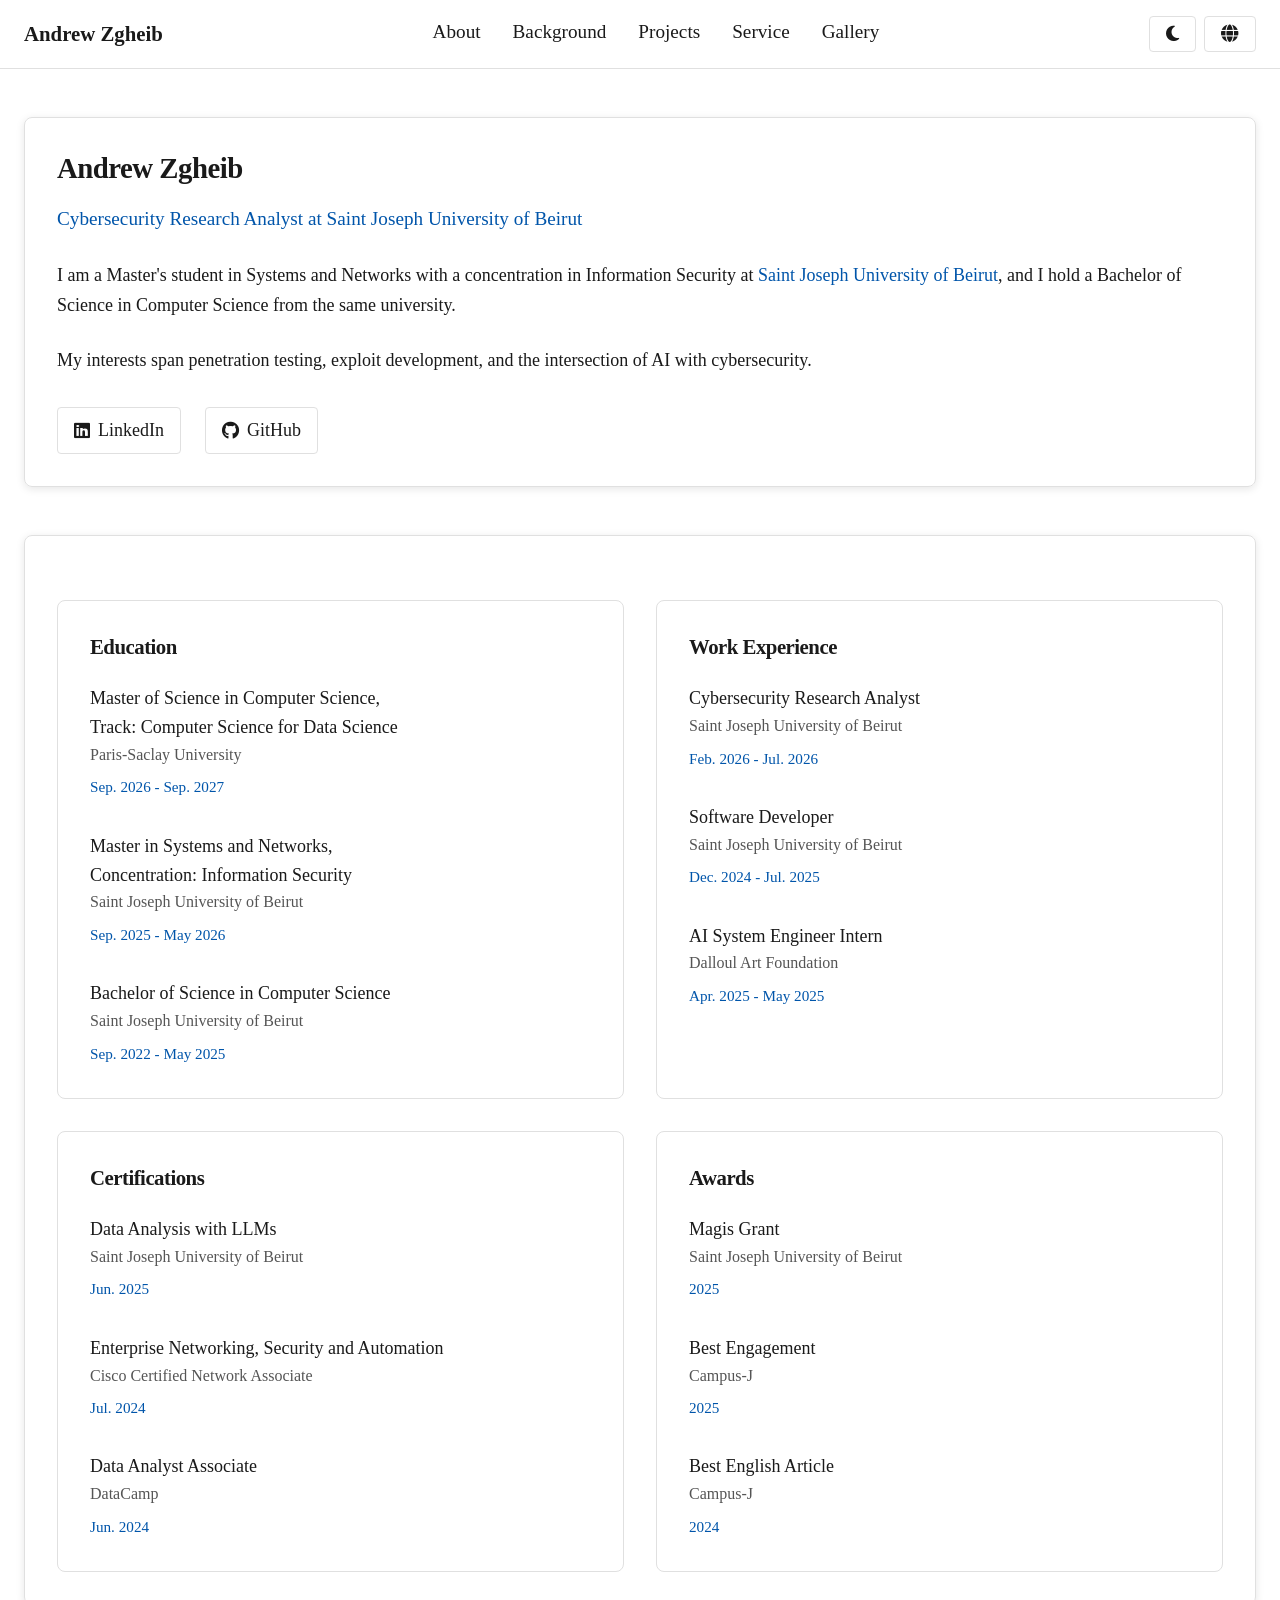
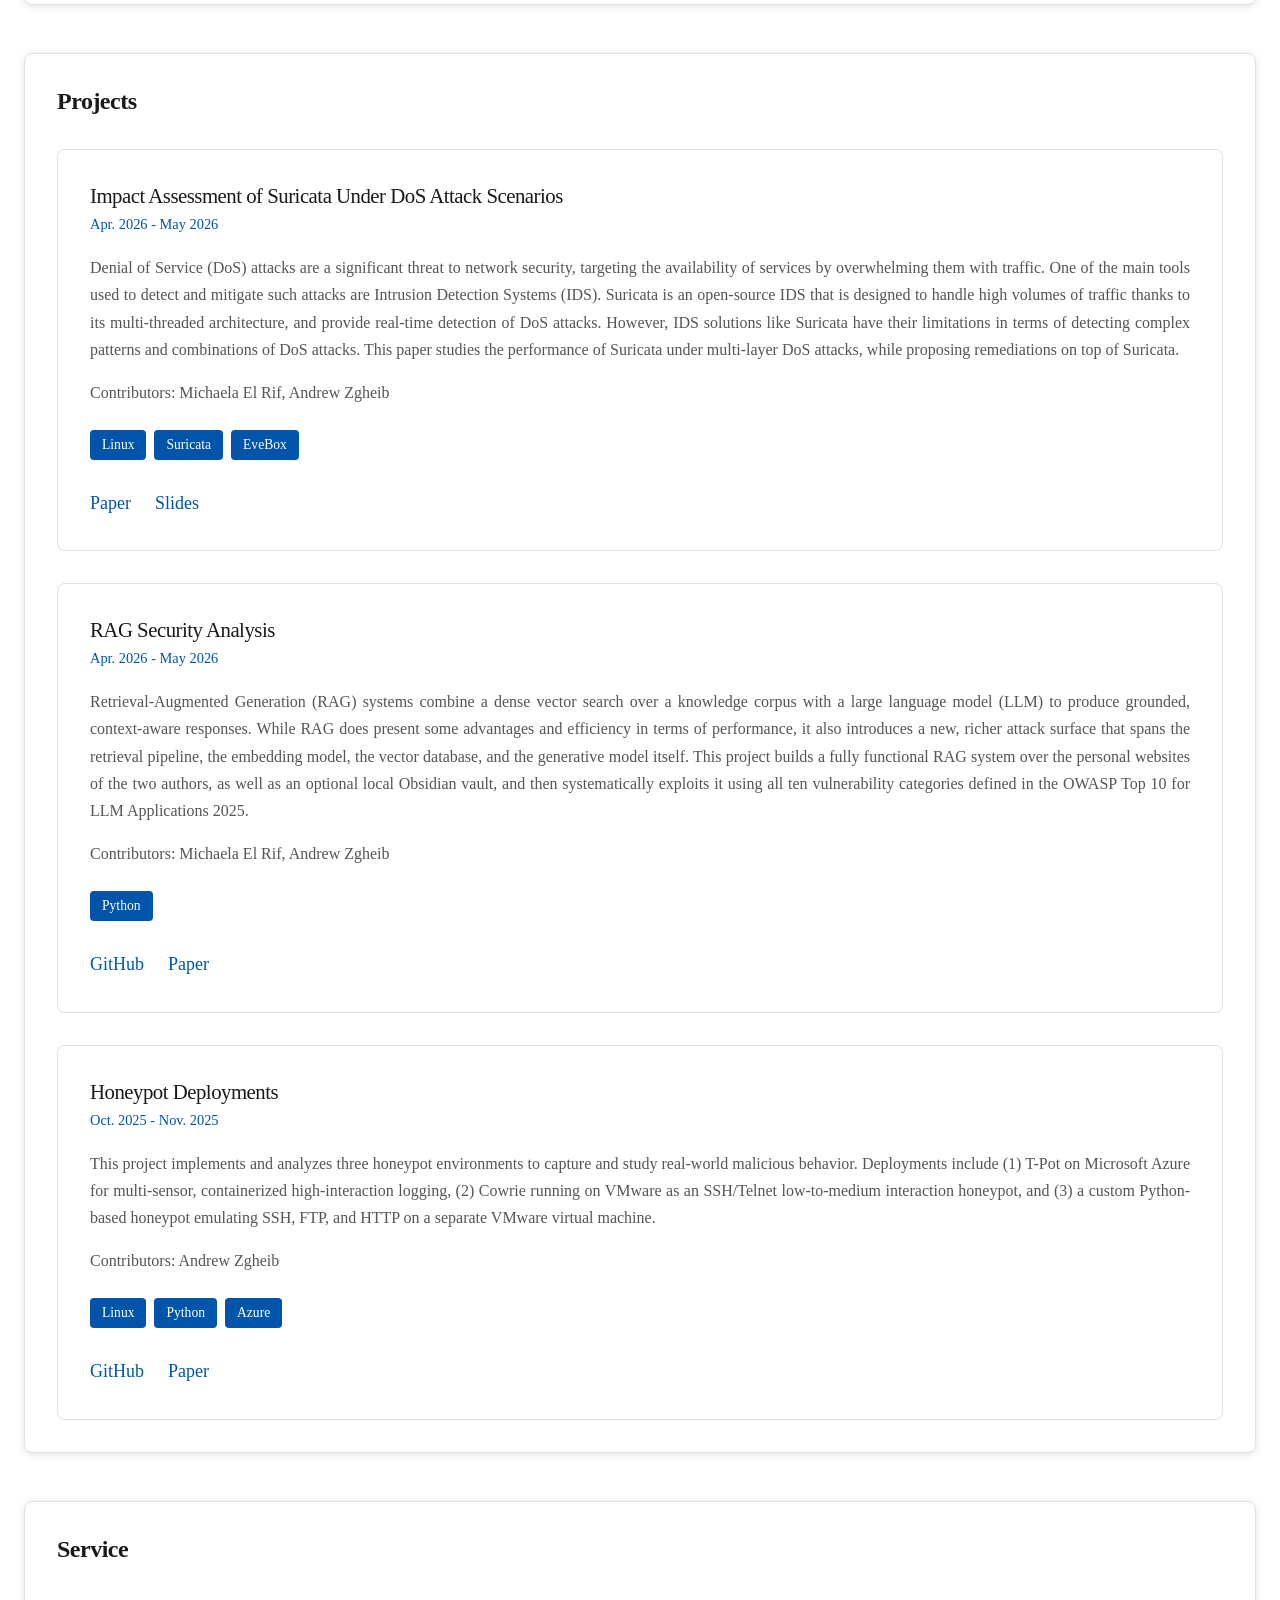
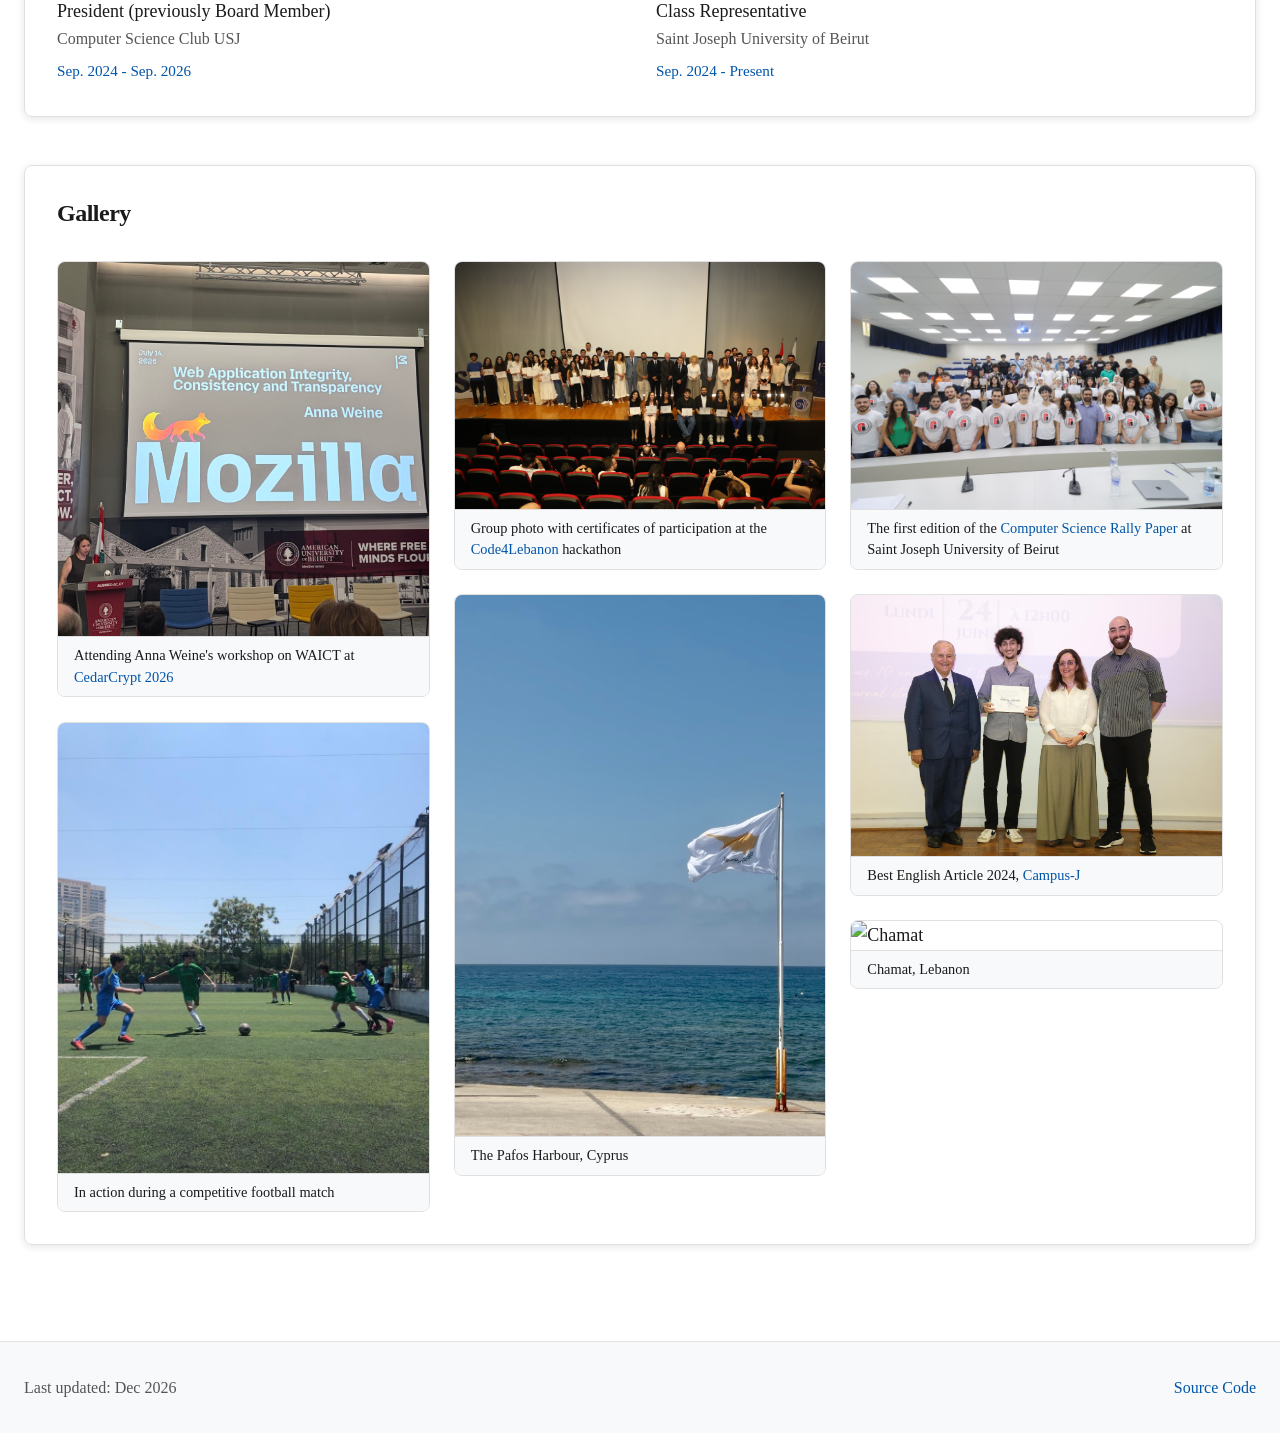
==== commit 726bdc78: "added paris-saclay and updated stuff" ====
--- a/index.html
+++ b/index.html
@@ -69,23 +69,31 @@
 
     <div class="card" id="background">
       <div class="grid-2x2">
+
         <!--Education-->
         <div class="grid-item">
           <h3 data-en="Education" data-fr="Formation">Education</h3>
           <div class="entry">
+            <div class="entry-title" data-en="Master of Science in Computer Science,<br/>Track: Computer Science for Data Science"
+              data-fr="Master en Informatique,<br/>Parcours: Informatique pour la Science des Données (ISD)">Master of Science in Computer Science,<br/>Track: Computer Science for Data Science</div>
+            <div class="entry-subtitle" data-en="Paris-Saclay University"
+              data-fr="Université Paris-Saclay">Paris-Saclay University</div>
+            <div class="entry-year" data-en="Sep. 2026 - Sep. 2027" data-fr="Sept. 2026 - Sept. 2027">Sep. 2026 - Sep. 2027</div>
+          </div>
+          <div class="entry">
             <div class="entry-title" data-en="Master in Systems and Networks,<br/>Concentration: Information Security"
               data-fr="Master en Systèmes et Réseaux,<br/>Spécialisation: Sécurité de l'Information">Master in Systems
               and Networks, Concentration: Information Security</div>
             <div class="entry-subtitle" data-en="Saint Joseph University of Beirut"
               data-fr="Université Saint-Joseph de Beyrouth">Saint Joseph University of Beirut</div>
-            <div class="entry-year">Sep. 2025 - May 2027</div>
+            <div class="entry-year" data-en="Sep. 2025 - May 2026" data-fr="Sept. 2025 - Mai 2026">Sep. 2025 - May 2026</div>
           </div>
           <div class="entry">
             <div class="entry-title" data-en="Bachelor of Science in Computer Science"
               data-fr="Licence en informatique">Bachelor of Science in Computer Science</div>
             <div class="entry-subtitle" data-en="Saint Joseph University of Beirut"
               data-fr="Université Saint-Joseph de Beyrouth">Saint Joseph University of Beirut</div>
-            <div class="entry-year">Sep. 2022 - May 2025</div>
+            <div class="entry-year" data-en="Sep. 2022 - May 2025" data-fr="Sept. 2022 - Mai 2025">Sep. 2022 - May 2025</div>
           </div>
         </div>
         <div class="grid-item">
@@ -95,21 +103,21 @@
               data-fr="Analyste de Recherche en Cybersécurité">Cybersecurity Research Analyst</div>
             <div class="entry-subtitle" data-en="Saint Joseph University of Beirut"
               data-fr="Université Saint-Joseph de Beyrouth">Saint Joseph University of Beirut</div>
-            <div class="entry-year">Jan. 2026 - Present</div>
+            <div class="entry-year" data-en="Feb. 2026 - Jul. 2026" data-fr="Fév. 2026 - Juil. 2026">Feb. 2026 - Jul. 2026</div>
           </div>
           <div class="entry">
             <div class="entry-title" data-en="Software Developer" data-fr="Développeur Logiciel">Software Developer
             </div>
             <div class="entry-subtitle" data-en="Saint Joseph University of Beirut"
               data-fr="Université Saint-Joseph de Beyrouth">Saint Joseph University of Beirut</div>
-            <div class="entry-year">Dec. 2024 - Jul. 2025</div>
+            <div class="entry-year" data-en="Dec. 2024 - Jul. 2025" data-fr="Déc. 2024 - Juil. 2025">Dec. 2024 - Jul. 2025</div>
           </div>
           <div class="entry">
             <div class="entry-title" data-en="AI System Engineer Intern" data-fr="Stagiaire Ingénieur de Systèmes IA">AI
               System Engineer Intern</div>
             <div class="entry-subtitle" data-en="Dalloul Art Foundation" data-fr="Dalloul Art Foundation">Dalloul Art
               Foundation</div>
-            <div class="entry-year">Apr. 2025 - May 2025</div>
+            <div class="entry-year" data-en="Apr. 2025 - May 2025" data-fr="Avr. 2025 - Mai 2025">Apr. 2025 - May 2025</div>
           </div>
         </div>
 
@@ -122,12 +130,6 @@
             <div class="entry-subtitle" data-en="Saint Joseph University of Beirut"
               data-fr="Université Saint-Joseph de Beyrouth">Saint Joseph University of Beirut</div>
             <div class="entry-year" data-en="Jun. 2025" data-fr="Juin 2025">Jun. 2025</div>
-          </div>
-          <div class="entry">
-            <div class="entry-title" data-en="Data Analyst Associate" data-fr="Data Analyst Associate">Data Analyst
-              Associate</div>
-            <div class="entry-subtitle" data-en="DataCamp" data-fr="DataCamp">DataCamp</div>
-            <div class="entry-year" data-en="Jun. 2024" data-fr="Juin 2024">Jun. 2024</div>
           </div>
           <div class="entry">
             <div class="entry-title" data-en="Enterprise Networking, Security and Automation"
@@ -136,6 +138,12 @@
             <div class="entry-subtitle" data-en="Cisco Certified Network Associate"
               data-fr="Cisco Certified Network Associate">Cisco Certified Network Associate</div>
             <div class="entry-year" data-en="Jul. 2024" data-fr="Juil. 2024">Jul. 2024</div>
+          </div>
+          <div class="entry">
+            <div class="entry-title" data-en="Data Analyst Associate" data-fr="Data Analyst Associate">Data Analyst
+              Associate</div>
+            <div class="entry-subtitle" data-en="DataCamp" data-fr="DataCamp">DataCamp</div>
+            <div class="entry-year" data-en="Jun. 2024" data-fr="Juin 2024">Jun. 2024</div>
           </div>
         </div>
 
@@ -176,33 +184,66 @@
               2026</span>
           </div>
           <p class="project-description"
-            data-en="Designing and implementing a testbed to simulate multi-layer DoS attacks and assess Suricata's detection accuracy and blocking effectiveness under varying traffic loads."
-            data-fr="Conception et mise en place d'un banc de test pour simuler des attaques DoS multicouches et d'évaluer la précision de détection et l'efficacité de blocage de Suricata sous différentes charges de trafic.">
-            Designing and implementing a testbed to simulate multi-layer DoS attacks and assess Suricata's detection
-            accuracy and blocking effectiveness under varying traffic loads.</p>
+            data-en="Denial of Service (DoS) attacks are a significant threat to network security, targeting the availability of services by overwhelming them with traffic.
+            One of the main tools used to detect and mitigate such attacks are Intrusion Detection Systems (IDS).
+            Suricata is an open-source IDS that is designed to handle high volumes of traffic thanks to its multi-threaded architecture, and provide real-time detection of DoS attacks.
+            However, IDS solutions like Suricata have their limitations in terms of detecting complex patterns and combinations of DoS attacks.
+            This paper studies the performance of Suricata under multi-layer DoS attacks, while proposing remediations on top of Suricata."
+            data-fr="Les attaques par déni de service (DoS) constituent une menace importante pour la sécurité des réseaux ; elles visent à compromettre la disponibilité des services en les saturant de trafic.
+            Les systèmes de détection d'intrusion (IDS) constituent l'un des principaux outils utilisés pour détecter et contrer ce type d'attaques.
+            Suricata est un système de détection d'intrusion (IDS) open source conçu pour gérer des volumes de trafic élevés grâce à son architecture multithread, et pour détecter en temps réel les attaques par déni de service (DoS).
+            Cependant, les solutions IDS telles que Suricata présentent des limites en matière de détection des schémas complexes et des combinaisons d'attaques DoS.
+            Cet article examine les performances de Suricata face à des attaques par déni de service multicouches, tout en proposant des mesures correctives à mettre en œuvre sur Suricata.">
+            Denial of Service (DoS) attacks are a significant threat to network security, targeting the availability of services by overwhelming them with traffic.
+            One of the main tools used to detect and mitigate such attacks are Intrusion Detection Systems (IDS).
+            Suricata is an open-source IDS that is designed to handle high volumes of traffic thanks to its multi-threaded architecture, and provide real-time detection of DoS attacks.
+            However, IDS solutions like Suricata have their limitations in terms of detecting complex patterns and combinations of DoS attacks.
+            This paper studies the performance of Suricata under multi-layer DoS attacks, while proposing remediations on top of Suricata.
+          </p>
           <p class="project-contributors" data-en="Contributors: Michaela El Rif, Andrew Zgheib"
             data-fr="Contributeurs : Michaela El Rif, Andrew Zgheib">Contributors: Michaela El Rif, Andrew Zgheib</p>
           <div class="project-tech">
             <span class="tech-tag">Linux</span>
-            <span class="tech-tag">Wireshark</span>
+            <span class="tech-tag">Suricata</span>
             <span class="tech-tag">EveBox</span>
+          </div>
+          <br>
+          <div class="project-links">
+            <a href="assets/papers/suricata-impact-assessment.pdf" target="_blank" class="project-link"
+              data-en="Paper" data-fr="Article">Paper</a>
+            <a href="assets/slides/suricata-impact-assessment.pdf" target="_blank" class="project-link"
+              data-en="Slides" data-fr="Diapositives">Slides</a>
           </div>
         </div>
         <div class="project-item">
           <div class="project-header">
-            <h3 class="project-title" data-en="Multi-Source RAG Chatbot" data-fr="Chatbot RAG Multi-Sources">
-              Multi-Source RAG Chatbot</h3>
+            <h3 class="project-title" data-en="RAG Security Analysis" data-fr="Chatbot RAG Multi-Sources">
+              RAG Security Analysis</h3>
             <span class="project-year" data-en="Apr. 2026 - May 2026" data-fr="Avr. 2026 - Mai 2026">Apr. 2026 - May
               2026</span>
           </div>
           <p class="project-description"
-            data-en="Developing a RAG system using LlamaIndex to perform semantic search over documents and websites."
-            data-fr="Développement d'un système RAG en utilisant LlamaIndex pour effectuer des recherches sémantiques dans des documents et sur des sites web.">
-            Developing a RAG system using LlamaIndex to perform semantic search over documents and websites.</p>
-          <p class="project-contributors" data-en="Contributors: Andrew Zgheib" data-fr="Contributeurs : Andrew Zgheib">
-            Contributors: Andrew Zgheib</p>
+            data-en="Retrieval-Augmented Generation (RAG) systems combine a dense vector search over a knowledge corpus with a large language model (LLM) to produce grounded, context-aware responses.
+            While RAG does present some advantages and efficiency in terms of performance, it also introduces a new, richer attack surface that spans the retrieval pipeline, the embedding model, the vector database, and the generative model itself.
+            This project builds a fully functional RAG system over the personal websites of the two authors, as well as an optional local Obsidian vault, and then systematically exploits it using all ten vulnerability categories defined in the OWASP Top 10 for LLM Applications 2025."
+            data-fr="Les systèmes de génération augmentée par la recherche (RAG) combinent une recherche vectorielle dense sur un corpus de connaissances avec un grand modèle linguistique (LLM) afin de produire des réponses ancrées dans le contexte.
+            Même si le RAG présente certains avantages et une certaine efficacité en termes de performances, il introduit également une nouvelle surface d'attaque plus vaste qui s'étend sur l'ensemble du pipeline de recherche, le modèle d'encodage, la base de données vectorielle et le modèle génératif lui-même.
+            Ce projet met en place un système RAG entièrement fonctionnel sur les sites web personnels des deux auteurs, ainsi que sur un coffre-fort Obsidian local, puis l'exploite systématiquement en utilisant les dix catégories de vulnérabilités définies dans OWASP Top 10 pour les applications LLM 2025.">
+            Retrieval-Augmented Generation (RAG) systems combine a dense vector search over a knowledge corpus with a large language model (LLM) to produce grounded, context-aware responses.
+            While RAG does present some advantages and efficiency in terms of performance, it also introduces a new, richer attack surface that spans the retrieval pipeline, the embedding model, the vector database, and the generative model itself.
+            This project builds a fully functional RAG system over the personal websites of the two authors, as well as an optional local Obsidian vault, and then systematically exploits it using all ten vulnerability categories defined in the OWASP Top 10 for LLM Applications 2025.
+          </p>
+          <p class="project-contributors" data-en="Contributors: Michaela El Rif, Andrew Zgheib" data-fr="Contributeurs : Michaela El Rif, Andrew Zgheib">
+            Contributors: Michaela El Rif, Andrew Zgheib</p>
           <div class="project-tech">
             <span class="tech-tag">Python</span>
+          </div>
+          <br>
+          <div class="project-links">
+            <a href="https://github.com/andrewzgheib/rag-security-analysis" target="_blank" class="project-link"
+              data-en="GitHub" data-fr="GitHub">GitHub</a>
+            <a href="assets/papers/rag-security-analysis.pdf" target="_blank" class="project-link"
+              data-en="Paper" data-fr="Article">Paper</a>
           </div>
         </div>
         <div class="project-item">
@@ -213,10 +254,19 @@
               2025</span>
           </div>
           <p class="project-description"
-            data-en="Deployed a production-grade T-Pot honeypot on Azure, capturing 116,000+ real-world attacks; configured Cowrie honeypot with PostgreSQL and VirusTotal integration, and developed a custom SSH honeypot."
-            data-fr="Déploiement du honeypot T-Pot de niveau production sur Azure, permettant de capturer plus de 116 000 attaques réelles ; configuration du honeypot Cowrie avec intégration PostgreSQL et VirusTotal, et développement d'un honeypot SSH personnalisé.">
-            Deployed a production-grade T-Pot honeypot on Azure, capturing 116,000+ real-world attacks; configured
-            Cowrie honeypot with PostgreSQL and VirusTotal integration, and developed a custom SSH honeypot.</p>
+            data-en="This project implements and analyzes three honeypot environments to capture and study real-world malicious behavior.
+            Deployments include (1) T-Pot on Microsoft Azure for multi-sensor, containerized high-interaction logging,
+            (2) Cowrie running on VMware as an SSH/Telnet low-to-medium interaction honeypot,
+            and (3) a custom Python-based honeypot emulating SSH, FTP, and HTTP on a separate VMware virtual machine."
+            data-fr="Ce projet met en œuvre et analyse trois environnements de honeypot afin de détecter et d'étudier des comportements malveillants réels.
+            Les déploiements comprennent (1) T-Pot sur Microsoft Azure pour la journalisation multi-capteurs, conteneurisée et à forte interaction,
+            (2) Cowrie fonctionnant sur VMware en tant que honeypot SSH/Telnet à interaction faible à moyenne,
+            et (3) un honeypot personnalisé basé sur Python émulant SSH, FTP et HTTP sur une machine virtuelle VMware distincte.">
+            This project implements and analyzes three honeypot environments to capture and study real-world malicious behavior.
+            Deployments include (1) T-Pot on Microsoft Azure for multi-sensor, containerized high-interaction logging,
+            (2) Cowrie running on VMware as an SSH/Telnet low-to-medium interaction honeypot,
+            and (3) a custom Python-based honeypot emulating SSH, FTP, and HTTP on a separate VMware virtual machine.
+          </p>
           <p class="project-contributors" data-en="Contributors: Andrew Zgheib" data-fr="Contributeurs : Andrew Zgheib">
             Contributors: Andrew Zgheib</p>
           <div class="project-tech">
@@ -227,7 +277,9 @@
           <br>
           <div class="project-links">
             <a href="https://github.com/andrewzgheib/tiny-ssh-honeypot" target="_blank" class="project-link"
-              data-en="GitHub" data-fr="GitHub">GitHub</a>
+              data-en="GitHub" data-fr="GitHub">SSH Honeypot GitHub</a>
+            <a href="assets/papers/honeypot-deployments.pdf" target="_blank" class="project-link"
+              data-en="Paper" data-fr="Article">Paper</a>
           </div>
         </div>
       </div>
@@ -242,13 +294,13 @@
             data-fr="Président (ancien Membre du Bureau)">President (previously Board Member)</div>
           <div class="entry-subtitle" data-en="Computer Science Club USJ" data-fr="Club Informatique USJ">Computer
             Science Club USJ</div>
-          <div class="entry-year" data-en="Sep. 2024 - Present" data-fr="Sep. 2024 - Présent">Sep. 2024 - Present</div>
+          <div class="entry-year" data-en="Sep. 2024 - Sep. 2026" data-fr="Sept. 2024 - Sept. 2026">Sep. 2024 - Sep. 2026</div>
         </div>
         <div class="entry">
           <div class="entry-title" data-en="Class Representative" data-fr="Délégué de Classe">Class Representative</div>
           <div class="entry-subtitle" data-en="Saint Joseph University of Beirut"
             data-fr="Université Saint-Joseph de Beyrouth">Saint Joseph University of Beirut</div>
-          <div class="entry-year" data-en="Sep. 2024 - Present" data-fr="Sep. 2024 - Présent">Sep. 2024 - Present</div>
+          <div class="entry-year" data-en="Sep. 2024 - Present" data-fr="Sept. 2024 - Présent">Sep. 2024 - Present</div>
         </div>
       </div>
     </div>
@@ -259,7 +311,41 @@
       <div class="masonry-grid">
 
         <div class="masonry-item">
-          <img src="images/campusj.jpeg" alt="Best English Article 2024, Campus-J" loading="lazy">
+          <img src="assets/images/mozilla.jpg" alt="Anna Weine's workshop on WAICT at CedarCrypt 2026" loading="lazy">
+          <div class="masonry-caption" data-en="Attending Anna Weine's workshop on WAICT at <a href='https://cedarcrypt.org/' target='_blank'>CedarCrypt 2026</a>"
+            data-fr="Participation à l'atelier d'Anna Weine sur WAICT lors de <a href='https://cedarcrypt.org/' target='_blank'>Cedarcrypt 2026</a>.">
+            Attending Anna Weine's workshop on WAICT at <a href='https://cedarcrypt.org/' target='_blank'>CedarCrypt 2026</a>
+          </div>
+        </div>
+
+        <div class="masonry-item">
+          <img src="assets/images/code4lebanon.jpg" alt="Group photo with certificates of participation at the Code4Lebanon Hackathon" loading="lazy">
+          <div class="masonry-caption"
+              data-en="Group photo with certificates of participation at the <a href='https://www.usj.edu.lb/news.php?id=17700' target='_blank'>Code4Lebanon</a> hackathon"
+              data-fr="Photo de groupe avec les certificats de participation au hackathon <a href='https://www.usj.edu.lb/news.php?id=17700' target='_blank'>Code4Lebanon</a>">
+              Group photo with certificates of participation at the <a href="https://www.usj.edu.lb/news.php?id=17700" target="_blank">Code4Lebanon</a> hackathon
+          </div>
+        </div>
+
+        <div class="masonry-item">
+          <img src="assets/images/csrp25.jpg" alt="Computer Science Rally Paper 2025" loading="lazy">
+          <div class="masonry-caption"
+            data-en="The first edition of the <a href='https://cs-club-usj.github.io/blog/csrp25-recap' target='_blank'>Computer Science Rally Paper</a> at Saint Joseph University of Beirut"
+            data-fr="La première édition du <a href='https://cs-club-usj.github.io/blog/csrp25-recap' target='_blank'>Rallye Informatique</a> à l'Université Saint-Joseph de Beyrouth">
+            The first edition of the <a href="https://cs-club-usj.github.io/blog/csrp25-recap" target="_blank">Computer Science Rally Paper</a> at Saint Joseph University of Beirut
+          </div>
+        </div>
+
+        <div class="masonry-item">
+          <img src="assets/images/pafos.jpeg" alt="The flag of Cyprus overlooking Pafos Harbour" loading="lazy">
+          <div class="masonry-caption" data-en="The Pafos Harbour, Cyprus"
+            data-fr="Le port de Pafos, Chypre">
+            The Pafos Harbour, Cyprus
+          </div>
+        </div>
+
+        <div class="masonry-item">
+          <img src="assets/images/campusj.jpeg" alt="Best English Article 2024, Campus-J" loading="lazy">
           <div class="masonry-caption"
             data-en="Best English Article 2024, <a href='https://instagram.com/campusj.usj/' target='_blank'>Campus-J</a>"
             data-fr="Meilleur Article Anglais 2024, <a href='https://instagram.com/campusj.usj/' target='_blank'>Campus-J</a>">
@@ -268,38 +354,18 @@
         </div>
 
         <div class="masonry-item">
-          <img src="images/byblos.jpeg" alt="Lady of Deliverance Church, Byblos" loading="lazy">
-          <div class="masonry-caption"
-            data-en="Lady of Deliverance Church, <a href='https://en.wikipedia.org/wiki/Byblos' target='_blank'>Byblos</a>"
-            data-fr="Église Notre-Dame de la Délivrance, <a href='https://fr.wikipedia.org/wiki/Byblos' target='_blank'>Byblos</a>">
-            Lady of Deliverance Church, <a href="https://en.wikipedia.org/wiki/Byblos" target="_blank">Byblos</a>
-          </div>
-        </div>
-
-        <div class="masonry-item">
-          <img src="images/csrp25.jpg" alt="Computer Science Rally Paper 2025" loading="lazy">
-          <div class="masonry-caption"
-            data-en="The first edition of the <a href='https://cs-club-usj.github.io/blog/csrp25-recap' target='_blank'>Computer Science Rally Paper</a> at Saint Joseph University of Beirut"
-            data-fr="La première édition du <a href='https://cs-club-usj.github.io/blog/csrp25-recap' target='_blank'>Rallye Informatique</a> à l'Université Saint-Joseph de Beyrouth">
-            The first edition of the <a href="https://cs-club-usj.github.io/blog/csrp25-recap" target="_blank">Computer
-              Science Rally Paper</a> at Saint Joseph University of Beirut
-          </div>
-        </div>
-
-        <div class="masonry-item">
-          <img src="images/football.jpeg" alt="Football match" loading="lazy">
+          <img src="assets/images/football.jpeg" alt="In action during a competitive football match" loading="lazy">
           <div class="masonry-caption" data-en="In action during a competitive football match"
-            data-fr="En pleine action lors d’un match de football compétitif">
+            data-fr="En pleine action lors d'un match de football compétitif">
             In action during a competitive football match
           </div>
         </div>
 
         <div class="masonry-item">
-          <img src="images/beitbeirut.jpeg" alt="Beit Beirut museum" loading="lazy">
-          <div class="masonry-caption"
-            data-en="A visit to the <a href='https://beitbeirut.org/english' target='_blank'>Beit Beirut</a> museum"
-            data-fr="Une visite au musée <a href='https://beitbeirut.org/' target='_blank'>Beit Beyrouth</a>">
-            A visit to the <a href="https://beitbeirut.org/english" target="_blank">Beit Beirut</a> museum
+          <img src="assets/images/chamat.png" alt="Chamat" loading="lazy">
+          <div class="masonry-caption" data-en="Chamat, Lebanon"
+            data-fr="Chamat, Liban">
+            Chamat, Lebanon
           </div>
         </div>
 
--- a/styles.css
+++ b/styles.css
@@ -392,6 +392,7 @@
   margin-bottom: var(--spacing-sm);
   font-size: 16px;
   line-height: 1.7;
+  text-align: justify;
 }
 
 .project-tech {
@@ -412,7 +413,7 @@
 
 .project-links {
   display: flex;
-  gap: var(--spacing-xl);
+  gap: var(--spacing-md);
   flex-wrap: wrap;
 }
 
@@ -427,19 +428,25 @@
 }
 
 .masonry-grid {
-  column-count: 3;
-  column-gap: var(--spacing-md);
+  position: relative;
   margin-top: var(--spacing-lg);
+  /* height is set dynamically by JS once items are measured and positioned */
 }
 
 .masonry-item {
-  break-inside: avoid;
-  margin-bottom: var(--spacing-md);
+  position: absolute;
+  top: 0;
+  left: 0;
+  margin: 0;
   border: 1px solid var(--border-color);
   border-radius: 8px;
   overflow: hidden;
-  position: relative;
-  transition: var(--transition);
+  transition: top 0.3s ease, left 0.3s ease, width 0.3s ease, opacity 0.3s ease;
+  opacity: 0;
+}
+
+.masonry-item.masonry-ready {
+  opacity: 1;
 }
 
 .masonry-item img {
@@ -500,12 +507,6 @@
 .footer-right a:hover {
   color: var(--accent-hover);
   border-bottom-color: var(--accent-color);
-}
-
-@media (max-width: 900px) {
-  .masonry-grid {
-    column-count: 2;
-  }
 }
 
 @media (max-width: 768px) {
@@ -597,12 +598,6 @@
   }
 }
 
-@media (max-width: 540px) {
-  .masonry-grid {
-    column-count: 1;
-  }
-}
-
 .hidden {
   display: none;
-}
+}
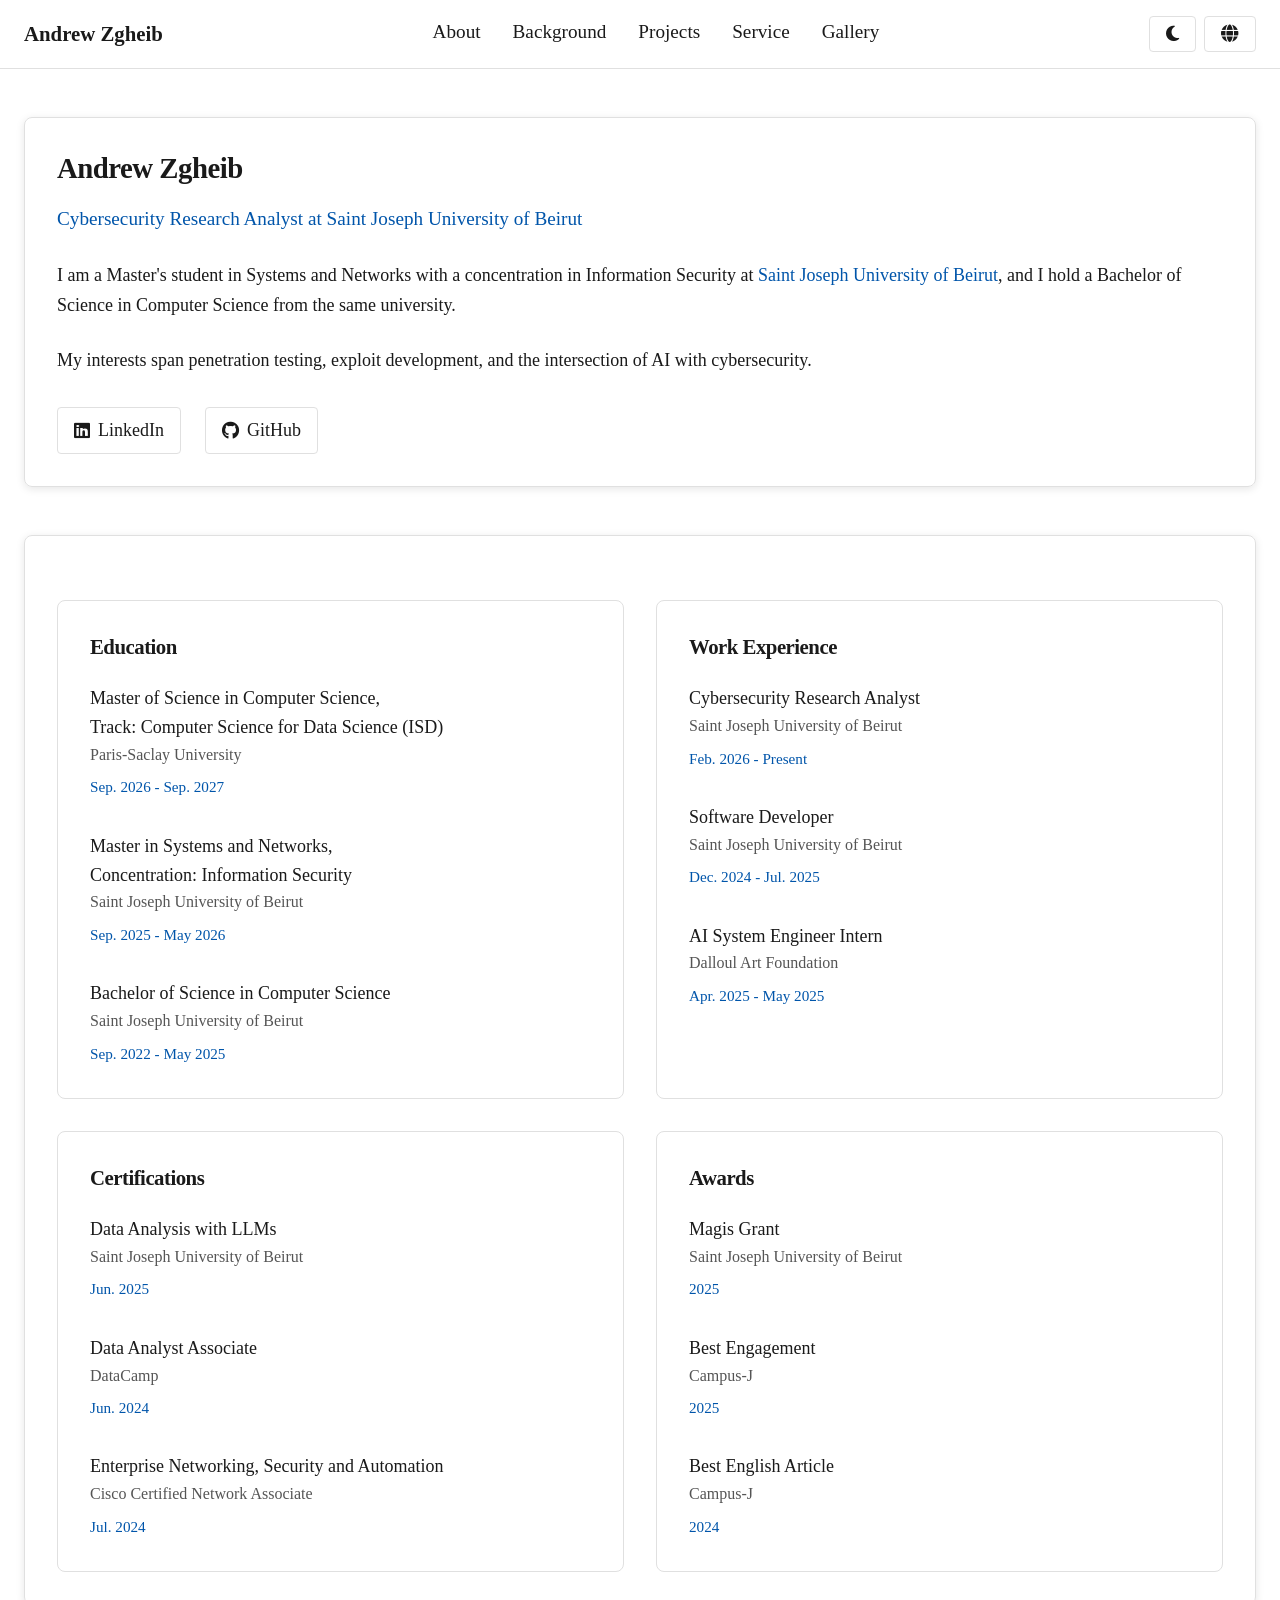
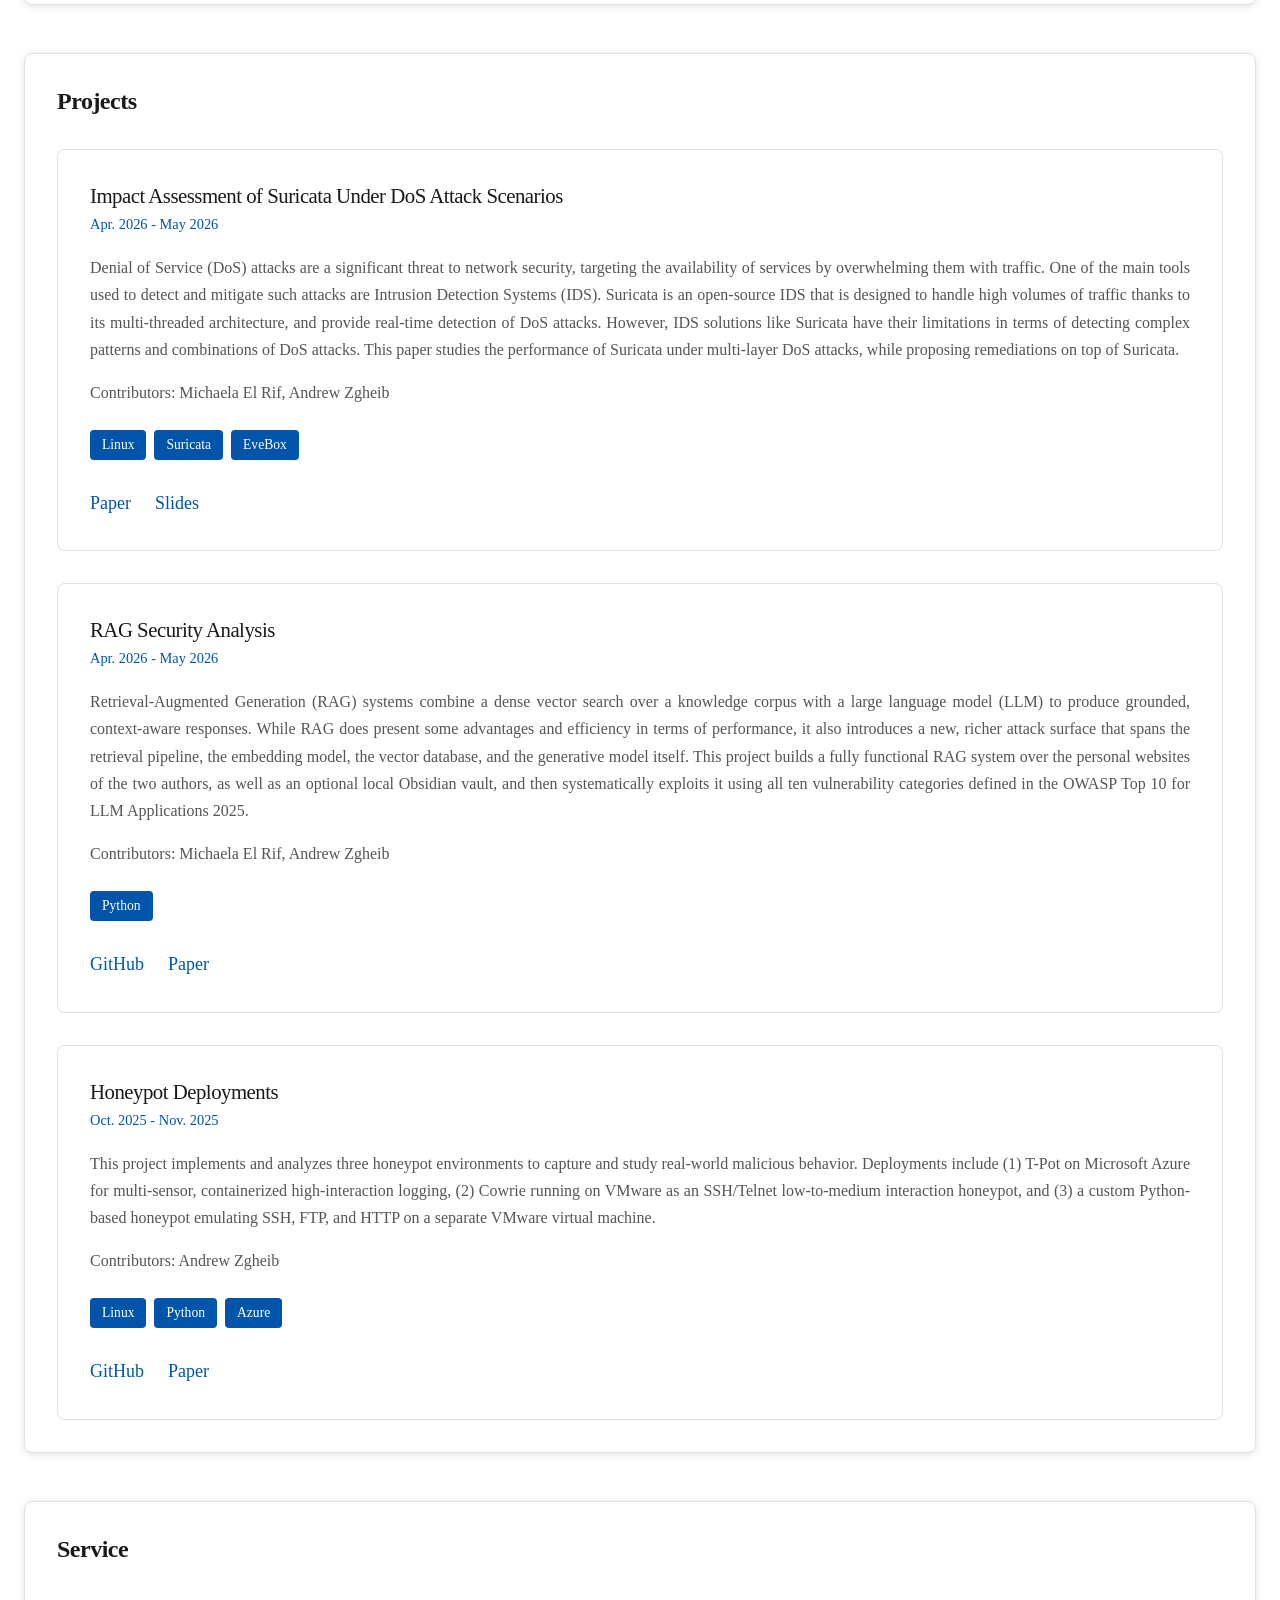
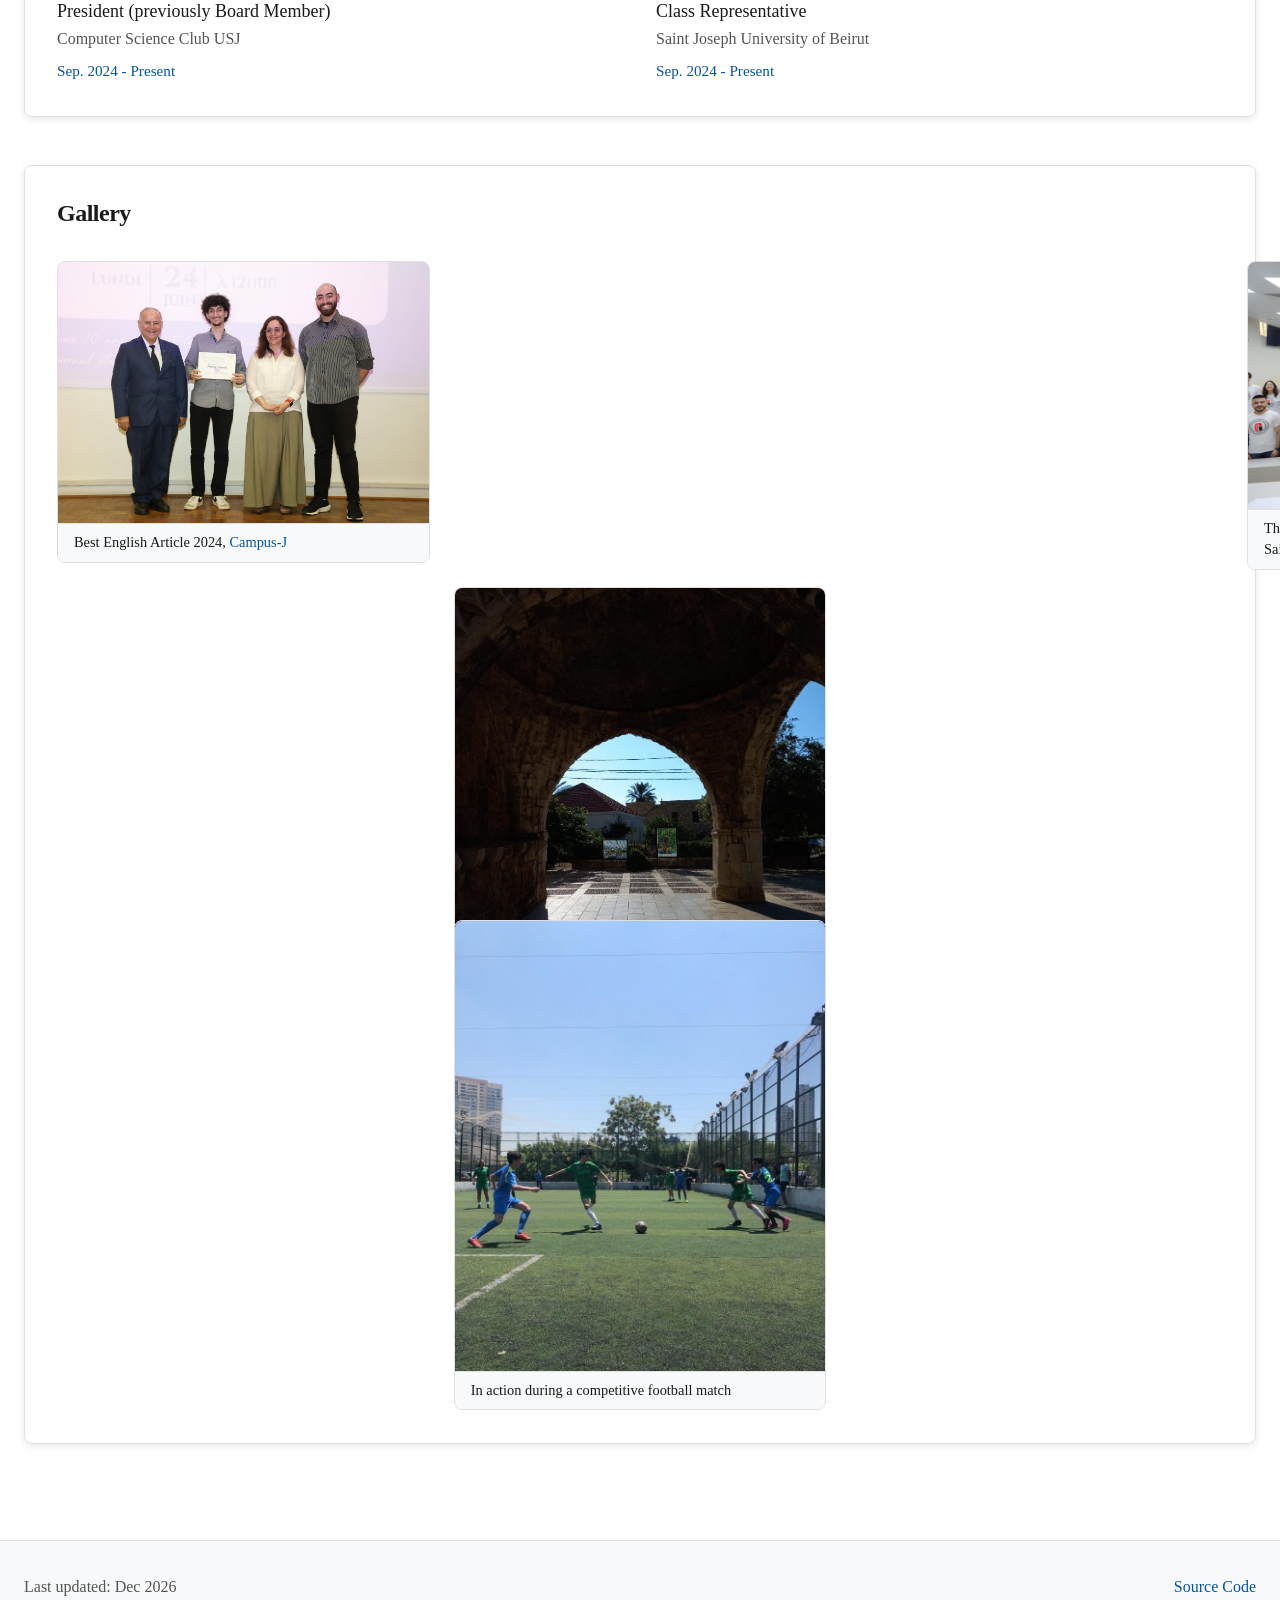
==== commit c3efde51: "added paris-saclay and updated projects" ====
--- a/index.html
+++ b/index.html
@@ -74,11 +74,11 @@
         <div class="grid-item">
           <h3 data-en="Education" data-fr="Formation">Education</h3>
           <div class="entry">
-            <div class="entry-title" data-en="Master of Science in Computer Science,<br/>Track: Computer Science for Data Science"
-              data-fr="Master en Informatique,<br/>Parcours: Informatique pour la Science des Données (ISD)">Master of Science in Computer Science,<br/>Track: Computer Science for Data Science</div>
+            <div class="entry-title" data-en="Master of Science in Computer Science,<br/>Track: Computer Science for Data Science (ISD)"
+              data-fr="Master en Informatique,<br/>Parcours: Informatique pour la Science des Données (ISD)">Master of Science in Computer Science,<br/>Track: Computer Science for Data Science (ISD)</div>
             <div class="entry-subtitle" data-en="Paris-Saclay University"
               data-fr="Université Paris-Saclay">Paris-Saclay University</div>
-            <div class="entry-year" data-en="Sep. 2026 - Sep. 2027" data-fr="Sept. 2026 - Sept. 2027">Sep. 2026 - Sep. 2027</div>
+            <div class="entry-year">Sep. 2026 - Sep. 2027</div>
           </div>
           <div class="entry">
             <div class="entry-title" data-en="Master in Systems and Networks,<br/>Concentration: Information Security"
@@ -86,14 +86,14 @@
               and Networks, Concentration: Information Security</div>
             <div class="entry-subtitle" data-en="Saint Joseph University of Beirut"
               data-fr="Université Saint-Joseph de Beyrouth">Saint Joseph University of Beirut</div>
-            <div class="entry-year" data-en="Sep. 2025 - May 2026" data-fr="Sept. 2025 - Mai 2026">Sep. 2025 - May 2026</div>
+            <div class="entry-year">Sep. 2025 - May 2026</div>
           </div>
           <div class="entry">
             <div class="entry-title" data-en="Bachelor of Science in Computer Science"
               data-fr="Licence en informatique">Bachelor of Science in Computer Science</div>
             <div class="entry-subtitle" data-en="Saint Joseph University of Beirut"
               data-fr="Université Saint-Joseph de Beyrouth">Saint Joseph University of Beirut</div>
-            <div class="entry-year" data-en="Sep. 2022 - May 2025" data-fr="Sept. 2022 - Mai 2025">Sep. 2022 - May 2025</div>
+            <div class="entry-year">Sep. 2022 - May 2025</div>
           </div>
         </div>
         <div class="grid-item">
@@ -103,21 +103,21 @@
               data-fr="Analyste de Recherche en Cybersécurité">Cybersecurity Research Analyst</div>
             <div class="entry-subtitle" data-en="Saint Joseph University of Beirut"
               data-fr="Université Saint-Joseph de Beyrouth">Saint Joseph University of Beirut</div>
-            <div class="entry-year" data-en="Feb. 2026 - Jul. 2026" data-fr="Fév. 2026 - Juil. 2026">Feb. 2026 - Jul. 2026</div>
+            <div class="entry-year">Feb. 2026 - Present</div>
           </div>
           <div class="entry">
             <div class="entry-title" data-en="Software Developer" data-fr="Développeur Logiciel">Software Developer
             </div>
             <div class="entry-subtitle" data-en="Saint Joseph University of Beirut"
               data-fr="Université Saint-Joseph de Beyrouth">Saint Joseph University of Beirut</div>
-            <div class="entry-year" data-en="Dec. 2024 - Jul. 2025" data-fr="Déc. 2024 - Juil. 2025">Dec. 2024 - Jul. 2025</div>
+            <div class="entry-year">Dec. 2024 - Jul. 2025</div>
           </div>
           <div class="entry">
             <div class="entry-title" data-en="AI System Engineer Intern" data-fr="Stagiaire Ingénieur de Systèmes IA">AI
               System Engineer Intern</div>
             <div class="entry-subtitle" data-en="Dalloul Art Foundation" data-fr="Dalloul Art Foundation">Dalloul Art
               Foundation</div>
-            <div class="entry-year" data-en="Apr. 2025 - May 2025" data-fr="Avr. 2025 - Mai 2025">Apr. 2025 - May 2025</div>
+            <div class="entry-year">Apr. 2025 - May 2025</div>
           </div>
         </div>
 
@@ -130,6 +130,12 @@
             <div class="entry-subtitle" data-en="Saint Joseph University of Beirut"
               data-fr="Université Saint-Joseph de Beyrouth">Saint Joseph University of Beirut</div>
             <div class="entry-year" data-en="Jun. 2025" data-fr="Juin 2025">Jun. 2025</div>
+          </div>
+          <div class="entry">
+            <div class="entry-title" data-en="Data Analyst Associate" data-fr="Data Analyst Associate">Data Analyst
+              Associate</div>
+            <div class="entry-subtitle" data-en="DataCamp" data-fr="DataCamp">DataCamp</div>
+            <div class="entry-year" data-en="Jun. 2024" data-fr="Juin 2024">Jun. 2024</div>
           </div>
           <div class="entry">
             <div class="entry-title" data-en="Enterprise Networking, Security and Automation"
@@ -138,12 +144,6 @@
             <div class="entry-subtitle" data-en="Cisco Certified Network Associate"
               data-fr="Cisco Certified Network Associate">Cisco Certified Network Associate</div>
             <div class="entry-year" data-en="Jul. 2024" data-fr="Juil. 2024">Jul. 2024</div>
-          </div>
-          <div class="entry">
-            <div class="entry-title" data-en="Data Analyst Associate" data-fr="Data Analyst Associate">Data Analyst
-              Associate</div>
-            <div class="entry-subtitle" data-en="DataCamp" data-fr="DataCamp">DataCamp</div>
-            <div class="entry-year" data-en="Jun. 2024" data-fr="Juin 2024">Jun. 2024</div>
           </div>
         </div>
 
@@ -294,13 +294,13 @@
             data-fr="Président (ancien Membre du Bureau)">President (previously Board Member)</div>
           <div class="entry-subtitle" data-en="Computer Science Club USJ" data-fr="Club Informatique USJ">Computer
             Science Club USJ</div>
-          <div class="entry-year" data-en="Sep. 2024 - Sep. 2026" data-fr="Sept. 2024 - Sept. 2026">Sep. 2024 - Sep. 2026</div>
+          <div class="entry-year" data-en="Sep. 2024 - Present" data-fr="Sep. 2024 - Présent">Sep. 2024 - Present</div>
         </div>
         <div class="entry">
           <div class="entry-title" data-en="Class Representative" data-fr="Délégué de Classe">Class Representative</div>
           <div class="entry-subtitle" data-en="Saint Joseph University of Beirut"
             data-fr="Université Saint-Joseph de Beyrouth">Saint Joseph University of Beirut</div>
-          <div class="entry-year" data-en="Sep. 2024 - Present" data-fr="Sept. 2024 - Présent">Sep. 2024 - Present</div>
+          <div class="entry-year" data-en="Sep. 2024 - Present" data-fr="Sep. 2024 - Présent">Sep. 2024 - Present</div>
         </div>
       </div>
     </div>
@@ -309,40 +309,6 @@
     <div class="card" id="gallery">
       <h2 data-en="Gallery" data-fr="Galerie">Gallery</h2>
       <div class="masonry-grid">
-
-        <div class="masonry-item">
-          <img src="assets/images/mozilla.jpg" alt="Anna Weine's workshop on WAICT at CedarCrypt 2026" loading="lazy">
-          <div class="masonry-caption" data-en="Attending Anna Weine's workshop on WAICT at <a href='https://cedarcrypt.org/' target='_blank'>CedarCrypt 2026</a>"
-            data-fr="Participation à l'atelier d'Anna Weine sur WAICT lors de <a href='https://cedarcrypt.org/' target='_blank'>Cedarcrypt 2026</a>.">
-            Attending Anna Weine's workshop on WAICT at <a href='https://cedarcrypt.org/' target='_blank'>CedarCrypt 2026</a>
-          </div>
-        </div>
-
-        <div class="masonry-item">
-          <img src="assets/images/code4lebanon.jpg" alt="Group photo with certificates of participation at the Code4Lebanon Hackathon" loading="lazy">
-          <div class="masonry-caption"
-              data-en="Group photo with certificates of participation at the <a href='https://www.usj.edu.lb/news.php?id=17700' target='_blank'>Code4Lebanon</a> hackathon"
-              data-fr="Photo de groupe avec les certificats de participation au hackathon <a href='https://www.usj.edu.lb/news.php?id=17700' target='_blank'>Code4Lebanon</a>">
-              Group photo with certificates of participation at the <a href="https://www.usj.edu.lb/news.php?id=17700" target="_blank">Code4Lebanon</a> hackathon
-          </div>
-        </div>
-
-        <div class="masonry-item">
-          <img src="assets/images/csrp25.jpg" alt="Computer Science Rally Paper 2025" loading="lazy">
-          <div class="masonry-caption"
-            data-en="The first edition of the <a href='https://cs-club-usj.github.io/blog/csrp25-recap' target='_blank'>Computer Science Rally Paper</a> at Saint Joseph University of Beirut"
-            data-fr="La première édition du <a href='https://cs-club-usj.github.io/blog/csrp25-recap' target='_blank'>Rallye Informatique</a> à l'Université Saint-Joseph de Beyrouth">
-            The first edition of the <a href="https://cs-club-usj.github.io/blog/csrp25-recap" target="_blank">Computer Science Rally Paper</a> at Saint Joseph University of Beirut
-          </div>
-        </div>
-
-        <div class="masonry-item">
-          <img src="assets/images/pafos.jpeg" alt="The flag of Cyprus overlooking Pafos Harbour" loading="lazy">
-          <div class="masonry-caption" data-en="The Pafos Harbour, Cyprus"
-            data-fr="Le port de Pafos, Chypre">
-            The Pafos Harbour, Cyprus
-          </div>
-        </div>
 
         <div class="masonry-item">
           <img src="assets/images/campusj.jpeg" alt="Best English Article 2024, Campus-J" loading="lazy">
@@ -354,18 +320,38 @@
         </div>
 
         <div class="masonry-item">
-          <img src="assets/images/football.jpeg" alt="In action during a competitive football match" loading="lazy">
+          <img src="assets/images/byblos.jpeg" alt="Lady of Deliverance Church, Byblos" loading="lazy">
+          <div class="masonry-caption"
+            data-en="Lady of Deliverance Church, <a href='https://en.wikipedia.org/wiki/Byblos' target='_blank'>Byblos</a>"
+            data-fr="Église Notre-Dame de la Délivrance, <a href='https://fr.wikipedia.org/wiki/Byblos' target='_blank'>Byblos</a>">
+            Lady of Deliverance Church, <a href="https://en.wikipedia.org/wiki/Byblos" target="_blank">Byblos</a>
+          </div>
+        </div>
+
+        <div class="masonry-item">
+          <img src="assets/images/csrp25.jpg" alt="Computer Science Rally Paper 2025" loading="lazy">
+          <div class="masonry-caption"
+            data-en="The first edition of the <a href='https://cs-club-usj.github.io/blog/csrp25-recap' target='_blank'>Computer Science Rally Paper</a> at Saint Joseph University of Beirut"
+            data-fr="La première édition du <a href='https://cs-club-usj.github.io/blog/csrp25-recap' target='_blank'>Rallye Informatique</a> à l'Université Saint-Joseph de Beyrouth">
+            The first edition of the <a href="https://cs-club-usj.github.io/blog/csrp25-recap" target="_blank">Computer
+              Science Rally Paper</a> at Saint Joseph University of Beirut
+          </div>
+        </div>
+
+        <div class="masonry-item">
+          <img src="assets/images/football.jpeg" alt="Football match" loading="lazy">
           <div class="masonry-caption" data-en="In action during a competitive football match"
-            data-fr="En pleine action lors d'un match de football compétitif">
+            data-fr="En pleine action lors d’un match de football compétitif">
             In action during a competitive football match
           </div>
         </div>
 
         <div class="masonry-item">
-          <img src="assets/images/chamat.png" alt="Chamat" loading="lazy">
-          <div class="masonry-caption" data-en="Chamat, Lebanon"
-            data-fr="Chamat, Liban">
-            Chamat, Lebanon
+          <img src="assets/images/beitbeirut.jpeg" alt="Beit Beirut museum" loading="lazy">
+          <div class="masonry-caption"
+            data-en="A visit to the <a href='https://beitbeirut.org/english' target='_blank'>Beit Beirut</a> museum"
+            data-fr="Une visite au musée <a href='https://beitbeirut.org/' target='_blank'>Beit Beyrouth</a>">
+            A visit to the <a href="https://beitbeirut.org/english" target="_blank">Beit Beirut</a> museum
           </div>
         </div>
 
--- a/styles.css
+++ b/styles.css
@@ -428,25 +428,19 @@
 }
 
 .masonry-grid {
-  position: relative;
+  column-count: 3;
+  column-gap: var(--spacing-md);
   margin-top: var(--spacing-lg);
-  /* height is set dynamically by JS once items are measured and positioned */
 }
 
 .masonry-item {
-  position: absolute;
-  top: 0;
-  left: 0;
-  margin: 0;
+  break-inside: avoid;
+  margin-bottom: var(--spacing-md);
   border: 1px solid var(--border-color);
   border-radius: 8px;
   overflow: hidden;
-  transition: top 0.3s ease, left 0.3s ease, width 0.3s ease, opacity 0.3s ease;
-  opacity: 0;
-}
-
-.masonry-item.masonry-ready {
-  opacity: 1;
+  position: relative;
+  transition: var(--transition);
 }
 
 .masonry-item img {
@@ -507,6 +501,12 @@
 .footer-right a:hover {
   color: var(--accent-hover);
   border-bottom-color: var(--accent-color);
+}
+
+@media (max-width: 900px) {
+  .masonry-grid {
+    column-count: 2;
+  }
 }
 
 @media (max-width: 768px) {
@@ -598,6 +598,12 @@
   }
 }
 
+@media (max-width: 540px) {
+  .masonry-grid {
+    column-count: 1;
+  }
+}
+
 .hidden {
   display: none;
-}+}
